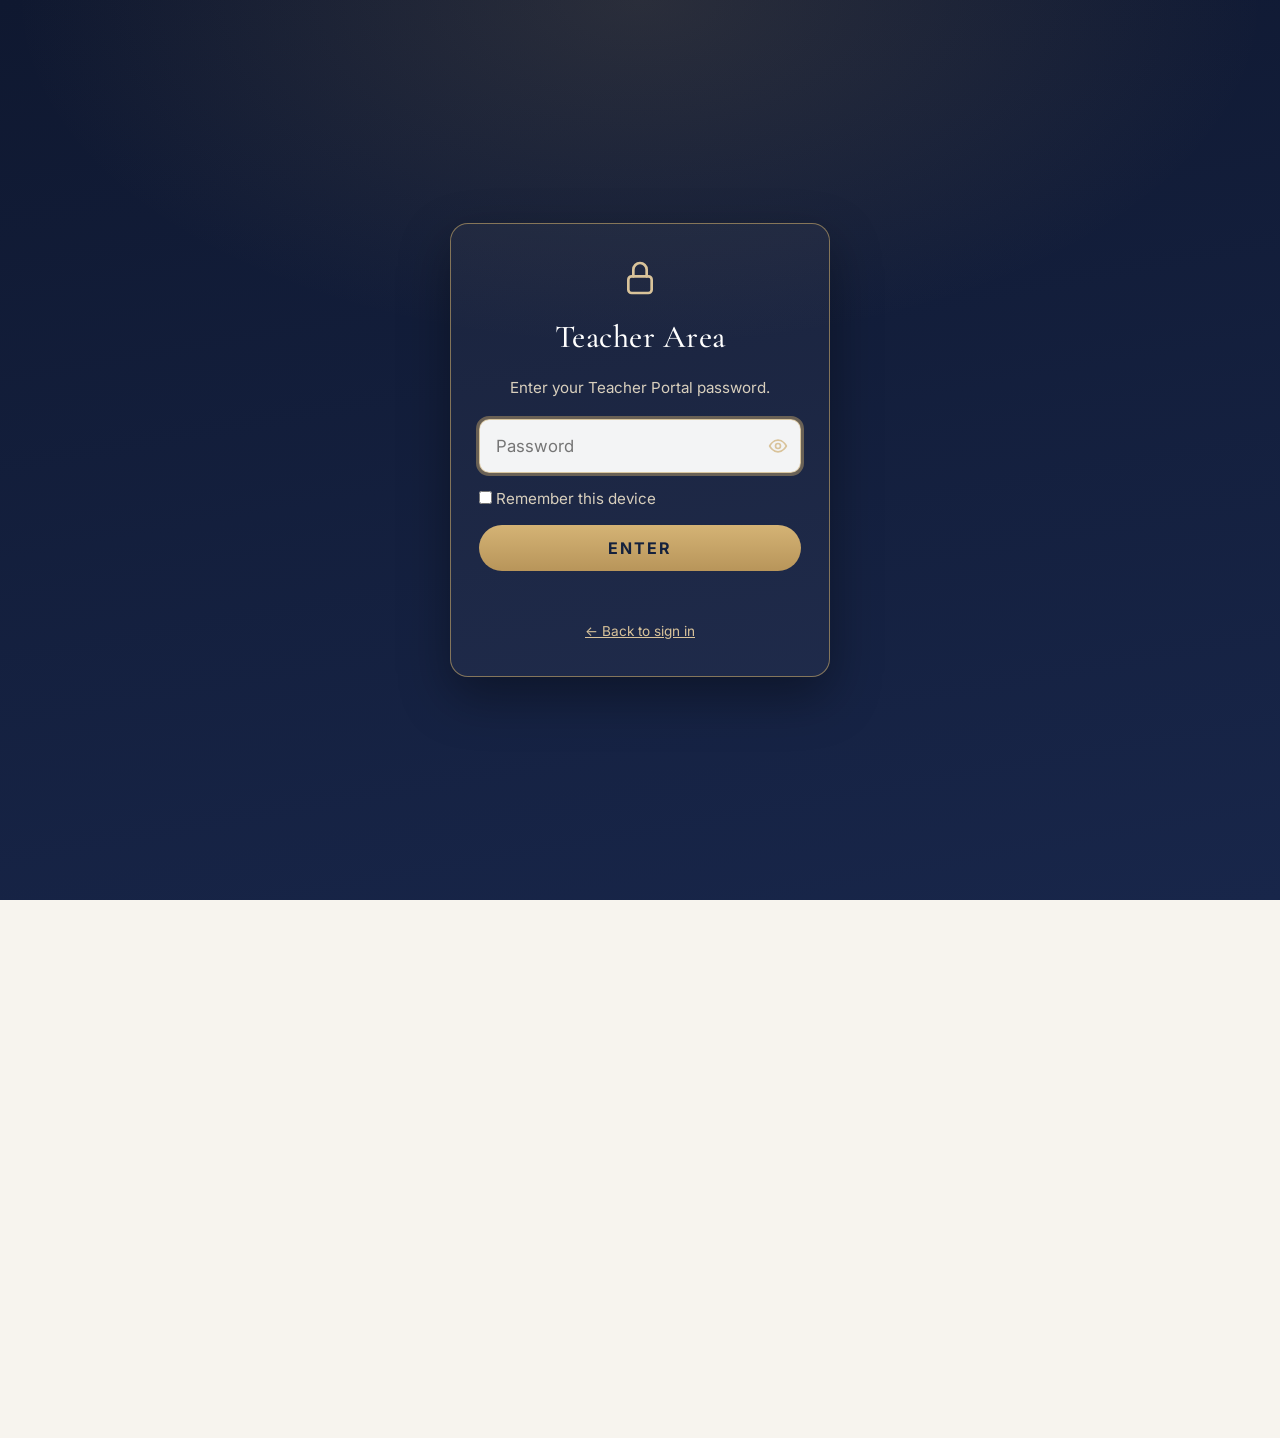
==== classroom.html @ 8362dcf2 "Add files via upload" ====
<!doctype html>
<html lang="en">
<head>
  <meta charset="utf-8">
  <meta name="viewport" content="width=device-width, initial-scale=1">
  <meta name="robots" content="noindex">
  <title>Classroom Tools – Rabbi Eisgrau</title>
  <link rel="stylesheet" href="style.css?v=20261236">
  <script src="data.js?v=20261236"></script>
  <script src="common.js?v=20261236"></script>
  <script src="sync.js?v=20261236"></script>
  <script src="sections.js?v=20261236"></script>
</head>
<body class="portal tshell" data-page="class">
  <aside class="ts-side">
    <a class="ts-brand" href="teacher.html"><span class="ts-mono" id="ts-mono">RE</span><span><strong data-teacher>Rabbi Eisgrau</strong><small>Teacher Area<span data-grade-wrap hidden> · <span data-grade></span></span></small></span></a>
    <nav class="ts-nav" aria-label="Teacher menu"><a class="ts-item" href="teacher.html"><svg viewBox="0 0 24 24" fill="none" stroke="currentColor" stroke-width="1.7" stroke-linecap="round" stroke-linejoin="round" aria-hidden="true"><path d="M3 11l9-8 9 8"/><path d="M5 10v10h5v-6h4v6h5V10"/></svg><span>Home</span></a><a class="ts-item active" href="classroom.html" aria-current="page"><svg viewBox="0 0 24 24" fill="none" stroke="currentColor" stroke-width="1.7" stroke-linecap="round" stroke-linejoin="round" aria-hidden="true"><path d="M3 21V8l9-5 9 5v13"/><path d="M9 21v-6h6v6"/><path d="M3 21h18"/></svg><span>Classroom Tools</span></a><a class="ts-item" href="teacher-tools.html"><svg viewBox="0 0 24 24" fill="none" stroke="currentColor" stroke-width="1.7" stroke-linecap="round" stroke-linejoin="round" aria-hidden="true"><path d="M22 16.9v3a2 2 0 0 1-2.2 2 19.8 19.8 0 0 1-8.6-3.1 19.5 19.5 0 0 1-6-6A19.8 19.8 0 0 1 2.1 4.2 2 2 0 0 1 4.1 2h3a2 2 0 0 1 2 1.7c.1 1 .4 1.9.7 2.8a2 2 0 0 1-.5 2.1L8 9.9a16 16 0 0 0 6 6l1.3-1.3a2 2 0 0 1 2.1-.4c.9.3 1.8.6 2.8.7a2 2 0 0 1 1.7 2z"/></svg><span>Teacher Tools</span></a><a class="ts-item" href="portal.html" data-nav="posts"><svg viewBox="0 0 24 24" fill="none" stroke="currentColor" stroke-width="1.7" stroke-linecap="round" stroke-linejoin="round" aria-hidden="true"><rect x="3" y="4" width="18" height="14" rx="2"/><path d="M3 9h18M8 21h8M12 18v3"/></svg><span>Parent Portal Settings</span></a><a class="ts-item" href="parents.html"><svg viewBox="0 0 24 24" fill="none" stroke="currentColor" stroke-width="1.7" stroke-linecap="round" stroke-linejoin="round" aria-hidden="true"><path d="M2 12s3.6-7 10-7 10 7 10 7-3.6 7-10 7S2 12 2 12z"/><circle cx="12" cy="12" r="3"/></svg><span>View Parent Portal</span></a><a class="ts-item" href="portal.html#settings" data-nav="settings"><svg viewBox="0 0 24 24" fill="none" stroke="currentColor" stroke-width="1.7" stroke-linecap="round" stroke-linejoin="round" aria-hidden="true"><circle cx="12" cy="12" r="3"/><path d="M19.4 15a1.7 1.7 0 0 0 .3 1.8l.1.1a2 2 0 1 1-2.8 2.8l-.1-.1a1.7 1.7 0 0 0-1.8-.3 1.7 1.7 0 0 0-1 1.5V21a2 2 0 1 1-4 0v-.1a1.7 1.7 0 0 0-1.1-1.5 1.7 1.7 0 0 0-1.8.3l-.1.1a2 2 0 1 1-2.8-2.8l.1-.1a1.7 1.7 0 0 0 .3-1.8 1.7 1.7 0 0 0-1.5-1H3a2 2 0 1 1 0-4h.1a1.7 1.7 0 0 0 1.5-1.1 1.7 1.7 0 0 0-.3-1.8l-.1-.1a2 2 0 1 1 2.8-2.8l.1.1a1.7 1.7 0 0 0 1.8.3H9a1.7 1.7 0 0 0 1-1.5V3a2 2 0 1 1 4 0v.1a1.7 1.7 0 0 0 1 1.5 1.7 1.7 0 0 0 1.8-.3l.1-.1a2 2 0 1 1 2.8 2.8l-.1.1a1.7 1.7 0 0 0-.3 1.8V9a1.7 1.7 0 0 0 1.5 1H21a2 2 0 1 1 0 4h-.1a1.7 1.7 0 0 0-1.5 1z"/></svg><span>Settings</span></a></nav>
    <button type="button" class="ts-item ts-out" id="ts-signout"><svg viewBox="0 0 24 24" fill="none" stroke="currentColor" stroke-width="1.7" stroke-linecap="round" stroke-linejoin="round" aria-hidden="true"><path d="M9 21H5a2 2 0 0 1-2-2V5a2 2 0 0 1 2-2h4"/><path d="M16 17l5-5-5-5M21 12H9"/></svg><span>Sign out</span></button>
  </aside>
  <div class="ts-main">
    <section id="classroom"></section>
    <p class="tools-note">Your student lists, raffle tickets and prizes are saved only in this browser on this device.</p>
  </div>
  <script src="timer.js?v=20261236"></script>
  <script src="classroom.js?v=20261236"></script>
  <script>
    const crEl = document.getElementById("classroom");
    Classroom.open(crEl);
    const CR_DESC = { students: "Your class list and who's absent today", groups: "Make random groups in one click", number: "Pick a random number", picker: "Pick a random student", raffle: "Tickets, a drawing and a winner", prizes: "Mystery prize boxes", timer: "Countdown, stopwatch and work/break intervals" };
    const crItems = [...crEl.querySelectorAll(".cr-tool")].map(b => ({ key: b.dataset.tool, label: b.textContent.trim(), icon: b.querySelector(".cr-tool-icon").innerHTML, desc: CR_DESC[b.dataset.tool] }));
    TeacherSections.init({
      id: "classroom", title: "Classroom Tools", items: crItems, hashPrefix: "",
      bar: () => [crEl.querySelector(".cr-menu")],
      content: () => [...crEl.querySelectorAll(".cr-view")],
      place: el => crEl.querySelector(".cr-menu").after(el),
      open: k => Classroom.show(k),
      initial: location.hash.slice(1) || null,
      onBar: () => {
        const cur = crEl.querySelector('.cr-tool[aria-current="true"]');
        if (cur) TeacherSections.setTrail("Classroom Tools", cur.textContent.trim());
        crEl.querySelectorAll(".cr-tool").forEach(b => b.addEventListener("click", () => TeacherSections.setTrail("Classroom Tools", b.textContent.trim())));
      }
    });
  </script>
  <script>
    document.getElementById("ts-signout").addEventListener("click", () => {
      teacherSignOut();
      location.href = "index.html";
    });
    (function () { const n = (document.querySelector(".ts-brand strong").textContent || "").split(/\s+/).filter(Boolean); document.getElementById("ts-mono").textContent = n.slice(-2).map(w => w[0]).join("").toUpperCase(); })();
  </script>
</body>
</html>
---- style.css ----
@import url("https://fonts.googleapis.com/css2?family=Cormorant+Garamond:wght@500;600;700&family=Inter:wght@400;500;600&display=swap");

:root {
  --navy: #14213d;
  --navy-2: #1f3158;
  --gold: #b8955a;
  --gold-soft: #d9c39a;
  --cream: #f7f4ee;
  --card: #ffffff;
  --text: #1c2333;
  --muted: #6b7180;
  --border: #e6e0d4;
  --serif: "Cormorant Garamond", Georgia, "Times New Roman", serif;
  --sans: "Inter", system-ui, -apple-system, "Segoe UI", Roboto, sans-serif;
}

* { box-sizing: border-box; }
html, body { height: 100%; }

body {
  margin: 0;
  font-family: var(--sans);
  background: var(--cream);
  color: var(--text);
  line-height: 1.55;
}

a { color: var(--navy-2); }

/* ================= Home page ================= */
.landing-body { background: var(--navy); }
.home {
  min-height: 100vh;
  min-height: 100dvh;
  display: flex;
  flex-direction: column;
  color: #fff;
  background:
    radial-gradient(ellipse 70% 55% at 30% 0%, rgba(201,169,106,.12), transparent 70%),
    linear-gradient(170deg, #0f1830 0%, #18264a 100%);
}
.home #banner .nohw-banner { margin: 12px 16px 0; }


.home-main {
  flex: 1;
  width: 100%;
  max-width: 1240px;
  margin: 0 auto;
  display: grid;
  grid-template-columns: minmax(0, 1fr) minmax(0, 350px);
  grid-template-areas: "art nav" "title nav";
  align-content: center;
  column-gap: clamp(14px, 5vw, 72px);
  row-gap: clamp(10px, 2vw, 28px);
  padding: clamp(18px, 4vw, 44px) clamp(14px, 4vw, 48px);
}
.home-art { grid-area: art; align-self: end; min-width: 0; }
.home-title { grid-area: title; align-self: start; text-align: center; min-width: 0; }
.home-nav { grid-area: nav; align-self: center; }
.classroom-art {
  width: 100%;
  max-width: 680px;
  height: auto;
  margin: 0 auto;
  display: block;
  filter: drop-shadow(0 10px 22px rgba(0,0,0,.3));
}
.home .ornament {
  width: clamp(40px, 8vw, 72px); height: 2px; background: var(--gold);
  margin: 0 auto clamp(12px, 2.4vw, 22px);
}
.home h1 {
  font-family: var(--serif);
  font-weight: 500;
  font-size: clamp(1.7rem, 6.4vw, 4.6rem);
  line-height: 1.05;
  margin: 0 0 clamp(6px, 1.5vw, 14px);
  letter-spacing: 1px;
}
.home .teacher {
  font-family: var(--serif);
  font-size: clamp(1.05rem, 2.8vw, 1.9rem);
  color: var(--gold-soft);
  margin: 0;
  font-style: italic;
}

/* side buttons */
.home-nav {
  display: flex;
  flex-direction: column;
  gap: clamp(10px, 2vw, 16px);
  min-width: 0;
}
.side-btn {
  display: flex;
  align-items: center;
  gap: 16px;
  padding: 16px 20px 16px 16px;
  background: linear-gradient(180deg, rgba(38,59,104,.85) 0%, rgba(26,42,77,.85) 100%);
  border: 1px solid rgba(201,169,106,.7);
  border-radius: 14px;
  color: #fff;
  text-decoration: none;
  font-family: var(--serif);
  font-size: 1.6rem;
  font-weight: 600;
  letter-spacing: .4px;
  line-height: 1.12;
  box-shadow: 0 8px 22px rgba(0,0,0,.28), inset 0 1px 0 rgba(255,255,255,.08);
  transition: transform .2s, box-shadow .2s, background .2s, color .2s;
}
.side-btn .badge {
  flex: none;
  display: grid;
  place-items: center;
  width: 58px; height: 58px;
  border-radius: 50%;
  background: rgba(201,169,106,.08);
  border: 1.5px solid var(--gold);
  transition: background .2s;
}
.side-btn svg { width: 30px; height: 30px; stroke: var(--gold-soft); }
.side-btn svg .accent { stroke: var(--gold-soft); opacity: .75; }
.side-btn:hover, .side-btn:focus-visible {
  transform: translateY(-3px);
  background: var(--gold);
  color: var(--navy);
  box-shadow: 0 14px 30px rgba(0,0,0,.45);
}
.side-btn:hover .badge, .side-btn:focus-visible .badge { background: var(--navy); border-color: var(--navy); }
.side-btn:hover svg, .side-btn:focus-visible svg,
.side-btn:hover svg .accent, .side-btn:focus-visible svg .accent { stroke: var(--gold-soft); }

/* contact button across the bottom + small login icon */
.home-bottom {
  position: relative;
  padding: 0 clamp(14px, 4vw, 48px) 38px;
  width: 100%;
  max-width: 1240px;
  margin: 0 auto;
}
.home-contact {
  display: flex;
  align-items: center;
  justify-content: center;
  gap: 14px;
  width: 100%;
  padding: clamp(11px, 1.8vw, 14px) 16px;
  background: linear-gradient(180deg, #d4b375 0%, var(--gold) 100%);
  border: 1.5px solid #e8d3a4;
  border-radius: 999px;
  color: var(--navy);
  text-decoration: none;
  font-weight: 600;
  letter-spacing: 4px;
  text-transform: uppercase;
  font-size: clamp(1rem, 2.4vw, 1.2rem);
  box-shadow: 0 10px 24px rgba(0,0,0,.35), inset 0 1px 0 rgba(255,255,255,.35);
  transition: transform .2s, box-shadow .2s, filter .2s;
}
.home-contact svg { width: 22px; height: 22px; }
.home-contact:hover, .home-contact:focus-visible {
  transform: translateY(-2px);
  filter: brightness(1.06);
  box-shadow: 0 14px 30px rgba(0,0,0,.45), inset 0 1px 0 rgba(255,255,255,.35);
}
.login-icon {
  position: absolute;
  right: clamp(14px, 4vw, 48px);
  bottom: 6px;
  display: grid;
  place-items: center;
  width: 26px; height: 26px;
  border-radius: 50%;
  color: var(--gold-soft);
  opacity: .8;
  transition: opacity .2s, background .2s, color .2s;
}
.login-icon svg { width: 15px; height: 15px; }
.login-icon:hover, .login-icon:focus-visible { opacity: 1; background: var(--gold); color: var(--navy); }

/* phones: same side-by-side layout, just more compact */
@media (max-width: 640px) {
  .home-main {
    grid-template-columns: minmax(0, 1.2fr) minmax(0, 1fr);
    grid-template-areas: "art art" "title nav";
    align-content: start;
    row-gap: 18px;
  }
  .home-title { align-self: center; }
  .side-btn {
    flex-direction: column;
    text-align: center;
    gap: 8px;
    padding: 12px 6px;
    font-size: 1.08rem;
  }
  .side-btn .badge { width: 44px; height: 44px; }
  .side-btn svg { width: 26px; height: 26px; }
  .side-btn:hover, .side-btn:focus-visible { transform: none; }
}

/* ================= Top bar on inner pages ================= */
.topbar {
  background: var(--navy);
  color: #fff;
  padding: 14px 20px;
  display: flex;
  align-items: center;
  justify-content: space-between;
  gap: 12px;
}
.topbar .brand {
  font-family: var(--serif);
  font-size: 1.5rem;
  font-weight: 600;
  color: #fff;
  text-decoration: none;
}
.topbar .back {
  color: var(--gold-soft);
  text-decoration: none;
  font-size: .9rem;
  white-space: nowrap;
}
.topbar .back:hover { color: #fff; }
.home-btn {
  display: inline-flex;
  align-items: center;
  gap: 8px;
  padding: 8px 18px;
  border: 1.5px solid var(--gold);
  border-radius: 999px;
  color: #fff;
  text-decoration: none;
  font-weight: 600;
  font-size: 1rem;
  letter-spacing: .5px;
  transition: background .2s, color .2s;
}
.home-btn svg { width: 18px; height: 18px; stroke: var(--gold-soft); }
.home-btn:hover, .home-btn:focus-visible { background: var(--gold); color: var(--navy); }
.home-btn:hover svg { stroke: var(--navy); }
@media (max-width: 420px) { .topbar .brand { font-size: 1.2rem; } }

/* ================= Options (menu) page ================= */
.menu-page {
  min-height: 100vh;
  display: flex;
  flex-direction: column;
  background: var(--cream);
}
.menu {
  flex: 1;
  display: grid;
  grid-template-columns: repeat(3, 1fr);
  grid-template-rows: 1fr auto;
  gap: 20px;
  padding: 20px;
}
.tile {
  --tile: #1e3a8a;
  position: relative;
  overflow: hidden;
  display: flex;
  flex-direction: column;
  align-items: center;
  justify-content: center;
  gap: 22px;
  min-height: 260px;
  padding: 32px 20px;
  background: linear-gradient(160deg, color-mix(in srgb, var(--tile) 88%, #fff) 0%, var(--tile) 55%, color-mix(in srgb, var(--tile) 80%, #000) 100%);
  border-radius: 16px;
  color: #fff;
  text-decoration: none;
  text-align: center;
  box-shadow: 0 6px 18px rgba(16,26,51,.18);
  transition: transform .2s, box-shadow .2s, filter .2s;
}
.tile::after {            /* thin gold inner frame */
  content: "";
  position: absolute;
  inset: 10px;
  border: 1px solid rgba(232,215,176,.35);
  border-radius: 10px;
  pointer-events: none;
}
.tile svg {
  width: 112px; height: 112px;
  stroke: #fff;
}
.tile svg .accent { stroke: var(--gold-soft); }
.tile .label {
  font-family: var(--serif);
  font-size: clamp(1.9rem, 3vw, 2.6rem);
  font-weight: 700;
  line-height: 1.1;
}
.tile .sub {
  font-size: .85rem;
  letter-spacing: 2px;
  text-transform: uppercase;
  color: rgba(255,255,255,.82);
  margin-top: -10px;
}
.tile:hover, .tile:focus-visible {
  transform: translateY(-5px);
  box-shadow: 0 18px 34px rgba(16,26,51,.3);
  filter: brightness(1.08);
}
.tile-classwork { --tile: #1e40af; }   /* deep blue */
.tile-homework  { --tile: #166534; }   /* forest green */
.tile-news      { --tile: #9f1239; }   /* burgundy */
.tile-contact   { --tile: #14213d; }   /* navy */

.tile.wide {
  grid-column: 1 / -1;
  flex-direction: row;
  min-height: 120px;
  gap: 22px;
}
.tile.wide svg { width: 56px; height: 56px; }

@media (max-width: 760px) {
  .menu { grid-template-columns: 1fr; grid-template-rows: none; gap: 14px; padding: 14px; }
  .tile { min-height: 180px; gap: 14px; }
  .tile svg { width: 64px; height: 64px; }
  .tile.wide { flex-direction: column; min-height: 150px; }
}

/* ================= Inner page content ================= */
main {
  max-width: 920px;
  margin: 0 auto;
  padding: 32px 16px 56px;
}
.card {
  background: var(--card);
  border: 1px solid var(--border);
  border-radius: 14px;
  padding: 28px;
  margin-bottom: 20px;
}
.page-title {
  font-family: var(--serif);
  font-weight: 600;
  font-size: 2.4rem;
  line-height: 1.1;
  margin: 0 0 6px;
  color: var(--navy);
}
.date { color: var(--muted); margin: 0 0 14px; }
.due {
  display: inline-block;
  font-weight: 600;
  color: var(--navy);
  background: #f3ead9;
  border-left: 3px solid var(--gold);
  padding: 6px 12px;
  border-radius: 4px;
  margin: 0 0 14px;
}
.rule { width: 56px; height: 2px; background: var(--gold); margin: 10px 0 18px; border: 0; }

/* Preview & download */
.preview {
  width: 100%;
  height: 75vh;
  min-height: 420px;
  border: 1px solid var(--border);
  border-radius: 10px;
  background: #fafafa;
}
img.preview { height: auto; min-height: 0; object-fit: contain; }

.actions { display: flex; flex-wrap: wrap; gap: 12px; margin-top: 18px; }
.button {
  display: inline-flex;
  align-items: center;
  gap: 8px;
  padding: 13px 26px;
  border-radius: 8px;
  border: 1.5px solid var(--navy);
  background: var(--navy);
  color: #fff;
  font: 500 1rem var(--sans);
  text-decoration: none;
  cursor: pointer;
  transition: background .2s, color .2s;
}
.button:hover { background: var(--navy-2); }
.button.secondary { background: transparent; color: var(--navy); }
.button.secondary:hover { background: var(--navy); color: #fff; }
.button:disabled { opacity: .6; cursor: wait; }
.button svg { width: 18px; height: 18px; }

.empty { text-align: center; color: var(--muted); padding: 40px 16px; }

/* News */
.news-item { border-left: 3px solid var(--gold); }
.news-item h2 {
  font-family: var(--serif);
  font-size: 1.7rem;
  font-weight: 600;
  margin: 0 0 2px;
  color: var(--navy);
}
.news-item p { margin: 0; white-space: pre-line; }
.news-item .date { margin-bottom: 10px; font-size: .9rem; letter-spacing: .5px; }

/* Contact */
.contact-grid { display: grid; grid-template-columns: 1fr 1.6fr; gap: 20px; }
@media (max-width: 760px) { .contact-grid { grid-template-columns: 1fr; } }
.contact-grid .card { margin: 0; align-self: start; }
.section-title {
  font-family: var(--serif);
  font-size: 1.6rem;
  font-weight: 600;
  color: var(--navy);
  margin: 0 0 4px;
}
.phone-number {
  font-family: var(--serif);
  font-size: 2rem;
  font-weight: 600;
  color: var(--navy);
  text-decoration: none;
  display: block;
  margin: 8px 0 4px;
}
.phone-number:hover { color: var(--gold); }
.call-big {
  display: flex;
  align-items: center;
  justify-content: center;
  gap: 12px;
  width: 100%;
  margin-top: 16px;
  padding: 18px 16px;
  border-radius: 10px;
  background: #166534;
  color: #fff;
  text-decoration: none;
  font-size: 1.25rem;
  font-weight: 600;
  letter-spacing: .5px;
  transition: filter .2s;
}
.call-big:hover { filter: brightness(1.1); }
.call-big svg { width: 24px; height: 24px; }
.call-big small { display: block; font-weight: 400; font-size: .8rem; letter-spacing: 1.5px; text-transform: uppercase; opacity: .85; }

form label { display: block; font-weight: 500; margin: 14px 0 6px; font-size: .95rem; }
form input, form textarea {
  width: 100%;
  padding: 12px 14px;
  font: inherit;
  border: 1px solid var(--border);
  border-radius: 8px;
  background: #fdfcf9;
}
form textarea { min-height: 150px; resize: vertical; }
form input:focus, form textarea:focus {
  outline: 3px solid rgba(184,149,90,.25);
  border-color: var(--gold);
}
.status { margin-top: 14px; font-weight: 500; }
.status.ok { color: #2f6b3f; }
.status.err { color: #b42318; }

/* ================= No-homework banner ================= */
.nohw-banner {
  display: flex;
  align-items: center;
  justify-content: center;
  gap: 10px;
  margin: 16px 20px 0;
  padding: 8px 16px;
  background: var(--b-bg, #fcd34d);
  border: 1.5px solid var(--b-border, #eab308);
  border-radius: 10px;
  color: var(--b-text, #3b2f05);
  font-family: var(--serif);
  font-size: clamp(1.1rem, 2.4vw, 1.45rem);
  font-weight: 700;
  line-height: 1.2;
  text-align: center;
  box-shadow: 0 4px 12px rgba(0,0,0,.14);
}

main .nohw-banner { margin: 0 0 20px; }
.page-banners { display: flex; flex-direction: column; gap: 10px; padding: 14px 16px 0; }
.page-banners .nohw-banner { margin: 0; }


/* ================= Posted files ================= */
.file-head {
  display: flex; align-items: center; gap: 10px;
  font-weight: 600; color: var(--navy); margin-bottom: 14px; word-break: break-word;
}
.file-head svg { width: 22px; height: 22px; stroke: var(--gold); flex: none; }
.notes { margin: 0; white-space: pre-line; }

.news-text { white-space: pre-line; }
.attachment {
  display: flex; align-items: center; gap: 10px; flex-wrap: wrap;
  margin-top: 12px; padding: 10px 14px;
  background: #faf7f0; border: 1px solid var(--border); border-radius: 8px;
}
.attachment svg { width: 20px; height: 20px; stroke: var(--gold); flex: none; }
.attachment-name { flex: 1; min-width: 120px; font-weight: 500; word-break: break-word; }
.link { color: var(--navy-2); font-weight: 600; text-decoration: none; }
.link:hover { text-decoration: underline; }

/* ================= Teacher portal ================= */
.portal main { max-width: 860px; padding-bottom: 120px; }
.portal .field { margin-bottom: 16px; }
.portal label, .portal .label-text { display: block; font-weight: 500; margin-bottom: 6px; font-size: .95rem; }
.portal input[type=text], .portal input[type=password], .portal input[type=date], .portal input[type=email], .portal input[type=tel], .portal input[type=search], .portal textarea {
  width: 100%;
  padding: 11px 14px;
  font: inherit;
  border: 1px solid var(--border);
  border-radius: 8px;
  background: #fdfcf9;
}
.portal textarea { min-height: 110px; resize: vertical; }
.portal input:focus, .portal textarea:focus { outline: 3px solid rgba(184,149,90,.25); border-color: var(--gold); }
.portal .row { display: flex; gap: 10px; align-items: center; }
.portal .row input { flex: 1; }
.portal .two { display: grid; grid-template-columns: 1fr 1fr; gap: 16px; }
@media (max-width: 640px) { .portal .two { grid-template-columns: 1fr; } }
.help { color: var(--muted); font-size: .9rem; margin: 4px 0 0; }

.small-btn {
  padding: 9px 14px; border-radius: 8px; border: 1px solid var(--border);
  background: #fff; font: 500 .9rem var(--sans); color: var(--navy); cursor: pointer; white-space: nowrap;
}
.small-btn:hover { border-color: var(--navy); }
.small-btn.danger { color: #b42318; }
.small-btn.danger:hover { border-color: #b42318; }

.tabs { display: flex; gap: 8px; margin: 8px 0 16px; flex-wrap: wrap; }
.tab {
  padding: 11px 22px; border-radius: 999px; border: 1.5px solid var(--navy);
  background: transparent; color: var(--navy); font: 600 1rem var(--sans); cursor: pointer;
}
.tab[aria-selected=true] { background: var(--navy); color: #fff; }

.file-list { list-style: none; padding: 0; margin: 0 0 12px; }
.file-list li {
  display: flex; align-items: center; gap: 10px;
  padding: 10px 12px; border: 1px solid var(--border); border-radius: 8px; margin-bottom: 8px; background: #fff;
}
.file-list li svg { width: 20px; height: 20px; stroke: var(--gold); flex: none; }
.file-list .fname { flex: 1; word-break: break-word; }
.file-list .tag { font-size: .75rem; letter-spacing: 1px; text-transform: uppercase; color: #92400e; background: #fef3c7; padding: 2px 8px; border-radius: 999px; }
.upload-zone {
  display: block; text-align: center; padding: 18px; border: 2px dashed var(--gold-soft);
  border-radius: 10px; color: var(--navy); cursor: pointer; background: #fdfaf3; font-weight: 500;
}
.upload-zone:hover, .upload-zone.drag { background: #f7efdc; }
.upload-zone input { display: none; }

/* toggle switch */
.switch-row { display: flex; align-items: center; justify-content: space-between; gap: 16px; }
.switch { position: relative; width: 64px; height: 36px; flex: none; }
.switch input { opacity: 0; width: 0; height: 0; }
.switch .slider {
  position: absolute; inset: 0; background: #cbd5e1; border-radius: 999px; cursor: pointer; transition: background .2s;
}
.switch .slider::before {
  content: ""; position: absolute; width: 28px; height: 28px; left: 4px; top: 4px;
  background: #fff; border-radius: 50%; transition: transform .2s; box-shadow: 0 1px 3px rgba(0,0,0,.3);
}
.switch input:checked + .slider { background: #eab308; }
.switch input:checked + .slider::before { transform: translateX(28px); }
.switch input:focus-visible + .slider { outline: 3px solid rgba(184,149,90,.5); }
.switch-state { font-weight: 700; min-width: 34px; }

.savebar {
  position: fixed; left: 0; right: 0; bottom: 0;
  background: var(--navy); color: #fff;
  display: flex; align-items: center; justify-content: center; gap: 16px; flex-wrap: wrap;
  padding: 14px 16px; box-shadow: 0 -6px 20px rgba(0,0,0,.15); z-index: 10;
}
.savebar .msg { font-size: .95rem; color: var(--gold-soft); }
.savebar .msg.err { color: #fecaca; }
.savebar .button { background: var(--gold); border-color: var(--gold); color: var(--navy); font-weight: 600; }
.savebar .button:hover { background: #d6b878; }

.steps { padding-left: 20px; margin: 8px 0 0; }
.steps li { margin-bottom: 6px; }
details summary { cursor: pointer; font-weight: 600; color: var(--navy); }
.topbar .top-actions { display: flex; gap: 16px; align-items: center; }
.topbar button.back { background: none; border: 0; font: inherit; cursor: pointer; padding: 0; }
.hidden { display: none !important; }
.nohw-emoji { font-size: 1.15em; line-height: 1; display: inline-block; animation: nohw-bounce 1.6s ease-in-out infinite; }
.nohw-emoji:last-child { animation-delay: .3s; }
@keyframes nohw-bounce { 0%, 100% { transform: translateY(0) rotate(0); } 25% { transform: translateY(-5px) rotate(-8deg); } 50% { transform: translateY(0) rotate(0); } 75% { transform: translateY(-3px) rotate(8deg); } }
@media (prefers-reduced-motion: reduce) { .nohw-emoji { animation: none; } }

/* ================= News count on the home button ================= */
.side-btn .badge { position: relative; }
.side-btn .count {
  position: absolute;
  top: -5px; right: -7px;
  min-width: 22px; height: 22px;
  padding: 0 6px;
  border-radius: 999px;
  background: #b3261e;
  color: #fff;
  border: 2px solid var(--gold-soft);
  font-family: var(--sans);
  font-size: .72rem;
  font-weight: 700;
  line-height: 18px;
  text-align: center;
  box-shadow: 0 2px 6px rgba(0,0,0,.35);
}
@media (max-width: 640px) {
  .side-btn .count { min-width: 19px; height: 19px; line-height: 15px; font-size: .66rem; padding: 0 5px; top: -4px; right: -6px; }
}
.new-tag {
  display: inline-block;
  margin-left: 10px;
  padding: 2px 9px;
  border-radius: 999px;
  background: #b3261e;
  color: #fff;
  font-family: var(--sans);
  font-size: .7rem;
  font-weight: 700;
  letter-spacing: 1px;
  text-transform: uppercase;
  vertical-align: middle;
}
.post-image {
  display: block;
  max-width: 100%;
  max-height: 420px;
  margin-top: 14px;
  border-radius: 10px;
  border: 1px solid var(--border);
}

/* ================= Classwork page with side menu ================= */
.cw-layout {
  display: grid;
  grid-template-columns: 270px minmax(0, 1fr);
  min-height: calc(100vh - 70px);
}
.cw-main { min-width: 0; max-width: 1040px; width: 100%; margin: 0; padding: 32px clamp(16px, 4vw, 48px) 56px; }

/* follow menu: pinned to the left edge, stays in view while scrolling */
.cw-menu {
  position: sticky;
  top: 0;
  align-self: start;
  height: 100vh;
  overflow-y: auto;
  display: flex;
  flex-direction: column;
  gap: 4px;
  padding: 26px 14px;
  background: linear-gradient(180deg, #14213d 0%, #101a33 100%);
  border-right: 1px solid rgba(201,169,106,.35);
  box-shadow: 6px 0 24px rgba(20,33,61,.12);
  z-index: 5;
}
.cw-menu-title {
  font-family: var(--serif);
  font-size: 1.7rem;
  font-weight: 700;
  color: #fff;
  text-decoration: none;
  padding: 0 14px 16px;
  margin-bottom: 10px;
  border-bottom: 1px solid rgba(201,169,106,.45);
}
.cw-item {
  position: relative;
  display: flex;
  align-items: center;
  gap: 12px;
  padding: 12px 14px;
  border-radius: 10px;
  color: #e9e3d6;
  text-decoration: none;
  font-weight: 500;
  transition: background .15s, color .15s;
  word-break: break-word;
}
.cw-item::before {
  content: "";
  flex: none;
  width: 8px; height: 8px;
  border-radius: 50%;
  border: 1.5px solid var(--gold);
  transition: background .15s;
}
.cw-item:hover { background: rgba(255,255,255,.07); color: #fff; }
.cw-item.active { background: rgba(201,169,106,.16); color: var(--gold-soft); font-weight: 600; }
.cw-item.active::before { background: var(--gold); }
.cw-item.active::after {
  content: "";
  position: absolute; left: -14px; top: 8px; bottom: 8px;
  width: 4px; border-radius: 0 4px 4px 0;
  background: var(--gold);
}
.cw-menu-title.active { color: var(--gold-soft); }

/* phones: the menu becomes a bar that sticks to the top while scrolling */
@media (max-width: 760px) {
  .cw-layout { grid-template-columns: 1fr; min-height: 0; align-content: start; }
  .cw-menu {
    position: sticky;
    top: 0;
    height: auto;
    flex-direction: row;
    align-items: center;
    gap: 8px;
    padding: 10px 12px;
    overflow-x: auto;
    overflow-y: hidden;
    border-right: 0;
    border-bottom: 2px solid var(--gold);
    box-shadow: 0 6px 16px rgba(20,33,61,.2);
    scrollbar-width: none;
    -webkit-overflow-scrolling: touch;
  }
  .cw-menu::-webkit-scrollbar { display: none; }
  .cw-menu-title, .cw-item {
    flex: none;
    white-space: nowrap;
    font-family: var(--sans);
    font-size: .95rem;
    font-weight: 600;
    padding: 8px 14px;
    margin: 0;
    border: 1px solid rgba(201,169,106,.45);
    border-radius: 999px;
    color: #e9e3d6;
  }
  .cw-item::before, .cw-item.active::after { display: none; }
  .cw-menu-title.active, .cw-item.active { background: var(--gold); color: var(--navy); border-color: var(--gold); }
  .cw-main { padding: 18px 16px 48px; }
}

/* ================= Portal: classwork sections ================= */
.portal details.section-card { padding: 0; }
.portal details.section-card > summary {
  list-style: none;
  display: flex; align-items: center; gap: 12px;
  padding: 18px 22px;
  cursor: pointer;
}
.portal details.section-card > summary::-webkit-details-marker { display: none; }
.portal details.section-card > summary::after { content: "▾"; margin-left: auto; color: var(--muted); transition: transform .2s; }
.portal details.section-card[open] > summary::after { transform: rotate(180deg); }
.portal .section-body { padding: 0 22px 22px; }
.portal .sec-num { font-weight: 700; color: var(--gold); min-width: 22px; }
.portal .sec-name { font-family: var(--serif); font-size: 1.35rem; font-weight: 700; color: var(--navy); }
.portal .sec-off .sec-name { color: var(--muted); text-decoration: line-through; }
.portal .pill { font-size: .72rem; letter-spacing: 1px; text-transform: uppercase; padding: 2px 9px; border-radius: 999px; }
.portal .pill.on { background: #dcfce7; color: #166534; }
.portal .pill.off { background: #f1f5f9; color: #64748b; }
.portal input[type=number] { width: 90px; padding: 11px 14px; font: inherit; border: 1px solid var(--border); border-radius: 8px; background: #fdfcf9; }

/* ================= News & Programs: click to open ================= */
.post { padding: 0; border-left: 3px solid var(--gold); overflow: hidden; }
.post-head {
  list-style: none;
  display: flex;
  align-items: center;
  gap: 16px;
  padding: 20px 24px;
  cursor: pointer;
  transition: background .15s;
}
.post-head::-webkit-details-marker { display: none; }
.post-head:hover { background: #fbf8f1; }
.post-titles { flex: 1; min-width: 0; }
.post-title {
  font-family: var(--serif);
  font-size: 1.7rem;
  font-weight: 700;
  line-height: 1.15;
  color: var(--navy);
  margin: 0;
}
.post-subtitle { margin: 4px 0 0; font-size: 1.05rem; color: var(--text); }
.post-date { margin: 6px 0 0; font-size: .85rem; color: var(--muted); letter-spacing: .3px; }
.post-toggle {
  flex: none;
  width: 34px; height: 34px;
  border-radius: 50%;
  border: 1.5px solid var(--gold);
  position: relative;
  transition: transform .2s, background .2s;
}
.post-toggle::before {
  content: "";
  position: absolute; left: 50%; top: 45%;
  width: 9px; height: 9px;
  border-right: 2px solid var(--navy); border-bottom: 2px solid var(--navy);
  transform: translate(-50%, -50%) rotate(45deg);
}
.post[open] .post-toggle { transform: rotate(180deg); background: var(--gold); }
.post-body { padding: 0 24px 22px; border-top: 1px solid var(--border); padding-top: 16px; }
.post-body .news-text { margin: 0; }
@media (max-width: 640px) {
  .post-head { padding: 16px 16px; gap: 12px; }
  .post-title { font-size: 1.4rem; }
  .post-body { padding: 14px 16px 18px; }
}

/* ================= Portal: banner editor ================= */
.portal .banner-card .banner-top { display: flex; align-items: center; justify-content: space-between; gap: 12px; flex-wrap: wrap; }
.portal .swatches { display: flex; flex-wrap: wrap; gap: 8px; align-items: center; }
.portal .swatch {
  width: 34px; height: 34px; border-radius: 50%;
  border: 2px solid rgba(0,0,0,.15); cursor: pointer; padding: 0;
  box-shadow: inset 0 0 0 2px #fff;
}
.portal .swatch[aria-pressed=true] { outline: 3px solid var(--navy); outline-offset: 2px; }
.portal .custom-color { display: inline-flex; align-items: center; gap: 6px; font-size: .9rem; color: var(--muted); }
.portal .custom-color input { width: 40px; height: 34px; padding: 0; border: 1px solid var(--border); border-radius: 8px; background: #fff; cursor: pointer; }
.portal .emoji-row { display: flex; gap: 16px; flex-wrap: wrap; }
.portal .emoji-row .field { flex: 1; min-width: 200px; }
.portal .emoji-box { width: 72px !important; text-align: center; font-size: 1.4rem; }
.portal .emoji-picks { display: flex; flex-wrap: wrap; gap: 4px; margin-top: 6px; }
.portal .emoji-picks button {
  font-size: 1.25rem; line-height: 1; padding: 5px; border-radius: 8px;
  border: 1px solid transparent; background: none; cursor: pointer;
}
.portal .emoji-picks button:hover { background: #f3ead9; border-color: var(--border); }
.portal .page-checks { display: flex; flex-wrap: wrap; gap: 8px 18px; }
.portal .page-checks label { display: inline-flex; align-items: center; gap: 6px; font-weight: 400; margin: 0; }
.portal .banner-preview { margin-top: 6px; }
.portal .banner-preview .nohw-banner { margin: 0; }
.portal .emoji-picks .no-emoji {
  font-size: .85rem; font-weight: 600; padding: 6px 12px;
  border: 1px solid var(--border); border-radius: 999px; color: var(--navy); background: #fff;
}
.portal .emoji-picks button[aria-pressed=true] { background: #f3ead9; border-color: var(--gold); box-shadow: 0 0 0 2px rgba(184,149,90,.35); }

/* ================= Site lock screen ================= */
html.gate-wait body > :not(.site-gate) { visibility: hidden; }
.site-gate {
  position: fixed; inset: 0; z-index: 1000;
  display: grid; place-items: center;
  padding: 20px;
  background:
    radial-gradient(ellipse 70% 55% at 50% 0%, rgba(201,169,106,.14), transparent 70%),
    linear-gradient(170deg, #0f1830 0%, #18264a 100%);
}
.gate-box {
  width: 100%; max-width: 380px;
  display: flex; flex-direction: column; align-items: center; gap: 14px;
  padding: 34px 28px;
  background: rgba(255,255,255,.04);
  border: 1px solid rgba(201,169,106,.6);
  border-radius: 18px;
  text-align: center;
  color: #fff;
  box-shadow: 0 20px 50px rgba(0,0,0,.35);
}
.gate-box svg { width: 40px; height: 40px; color: var(--gold-soft); }
.gate-title { font-family: var(--serif); font-weight: 500; font-size: 2rem; margin: 0; letter-spacing: .5px; }
.gate-sub { margin: 0 0 6px; color: #d8cfbd; font-size: .95rem; }
.gate-box input[type=password] {
  width: 100%; padding: 13px 16px; font: inherit; font-size: 1.05rem;
  border-radius: 10px; border: 1px solid rgba(201,169,106,.6);
  background: rgba(255,255,255,.95); color: var(--text);
}
.gate-box input[type=password]:focus { outline: 3px solid rgba(201,169,106,.45); }
.gate-remember { display: flex; align-items: center; gap: 8px; font-size: .9rem; color: #d8cfbd; align-self: flex-start; }
.gate-btn {
  width: 100%; padding: 13px; border: 0; border-radius: 999px;
  background: linear-gradient(180deg, #d4b375 0%, var(--gold) 100%);
  color: var(--navy); font: 700 1rem var(--sans); letter-spacing: 2px; text-transform: uppercase; cursor: pointer;
}
.gate-btn:disabled { opacity: .7; cursor: wait; }
.gate-msg { margin: 0; min-height: 1.2em; color: #fca5a5; font-size: .92rem; }

/* ================= Urgent news ================= */
.post.urgent { border: 2px solid #b3261e; border-left-width: 6px; }
.post.urgent .post-head { background: #fff5f5; }
.post.urgent .post-head:hover { background: #ffecec; }
.urgent-tag {
  display: inline-block;
  margin-right: 10px;
  padding: 3px 10px;
  border-radius: 6px;
  background: #b3261e;
  color: #fff;
  font-family: var(--sans);
  font-size: .72rem;
  font-weight: 800;
  letter-spacing: 1.5px;
  text-transform: uppercase;
  vertical-align: middle;
}

/* Portal: site lock + urgent controls */
.portal .lock-box { margin-top: 18px; padding-top: 18px; border-top: 1px solid var(--border); }
.portal .check-line { display: flex !important; align-items: center; gap: 8px; font-weight: 600 !important; }
.portal .news-item.is-urgent { border: 2px solid #b3261e; }
.gate-box .gate-remember input { width: auto; padding: 0; margin: 0; }
.gate-box .gate-remember { margin: 0; font-weight: 400; }

/* ================= Show/hide password (eye) ================= */
.pw-wrap { position: relative; display: block; width: 100%; }
.pw-wrap > input { width: 100%; padding-right: 46px !important; }
.pw-eye {
  position: absolute; right: 6px; top: 50%; transform: translateY(-50%);
  width: 34px; height: 34px; display: grid; place-items: center;
  border: 0; border-radius: 8px; background: transparent; color: #6b7180; cursor: pointer;
}
.pw-eye:hover, .pw-eye:focus-visible { background: rgba(20,33,61,.07); color: var(--navy); }
.pw-eye svg { width: 20px; height: 20px; }
.site-gate .pw-eye { color: #475069; }

/* ================= Portal: Website | Classroom switch ================= */
.mode-switch {
  display: grid; grid-template-columns: 1fr 1fr; gap: 6px;
  padding: 6px; margin-bottom: 22px;
  background: var(--navy); border-radius: 14px;
  box-shadow: 0 8px 22px rgba(20,33,61,.18);
}
.mode-btn {
  display: flex; align-items: center; justify-content: center; gap: 10px;
  padding: 14px 12px; border: 0; border-radius: 10px;
  background: transparent; color: #d8cfbd; cursor: pointer;
  font: 600 1.1rem var(--sans); letter-spacing: .5px;
}
.mode-btn svg { width: 22px; height: 22px; }
.mode-btn:hover { color: #fff; background: rgba(255,255,255,.06); }
.mode-btn[aria-selected=true] { background: var(--gold); color: var(--navy); }

/* ================= Classroom tools ================= */
.cr-head .page-title { margin-bottom: 4px; }
.cr-menu { display: grid; grid-template-columns: repeat(5, 1fr); gap: 12px; margin-bottom: 20px; }
@media (max-width: 700px) { .cr-menu { grid-template-columns: 1fr 1fr; } }
.cr-tool {
  display: flex; flex-direction: column; align-items: center; gap: 10px;
  padding: 18px 10px; border-radius: 14px; cursor: pointer;
  background: #fff; border: 1px solid var(--border); color: var(--navy);
  font: 600 1rem var(--sans); transition: border-color .15s, box-shadow .15s, transform .15s;
}
.cr-tool:hover { border-color: var(--gold); transform: translateY(-2px); box-shadow: 0 8px 18px rgba(20,33,61,.1); }
.cr-tool-icon { width: 50px; height: 50px; border-radius: 50%; display: grid; place-items: center; border: 1.5px solid var(--gold); color: var(--gold); }
.cr-tool-icon svg { width: 26px; height: 26px; }
.cr-tool[aria-current=true] { background: var(--navy); color: #fff; border-color: var(--navy); }
.cr-tool[aria-current=true] .cr-tool-icon { color: var(--gold-soft); border-color: var(--gold-soft); }
.cr-row { display: flex; align-items: center; justify-content: space-between; gap: 12px; flex-wrap: wrap; }
.cr-count { color: var(--muted); font-size: .9rem; }
.cr-names { min-height: 180px; }
.cr-chips { display: flex; flex-wrap: wrap; gap: 8px; margin-top: 10px; }
.cr-chip {
  padding: 7px 14px; border-radius: 999px; border: 1px solid var(--border);
  background: #fdfcf9; color: var(--navy); font: 500 .95rem var(--sans); cursor: pointer;
}
.cr-chip:hover { border-color: var(--gold); }
.cr-chip[aria-pressed=true] { background: var(--navy); color: #fff; border-color: var(--navy); }
.cr-chip.away { background: #f1f0ec; color: #9a9aa3; text-decoration: line-through; border-style: dashed; }
.cr-num { width: 96px; padding: 10px 12px; font: inherit; border: 1px solid var(--border); border-radius: 8px; background: #fdfcf9; }
.cr-ico { display: inline-flex; } .cr-ico svg { width: 16px; height: 16px; }
.cr-stage { background: #fff; border-radius: 12px; }
.cr-stage:fullscreen { padding: 4vh 4vw; background: var(--cream); overflow: auto; display: flex; flex-direction: column; justify-content: center; }
.cr-center { text-align: center; padding: 26px 10px 10px; }
.cr-big {
  font-family: var(--serif); font-weight: 600; color: var(--navy);
  font-size: clamp(4rem, 14vw, 8rem); line-height: 1.05; min-height: 1.1em;
}
.cr-name { font-size: clamp(2.4rem, 8vw, 5rem); word-break: break-word; }
.cr-stage:fullscreen .cr-big { font-size: min(30vh, 20vw); }
.cr-stage:fullscreen .cr-name { font-size: min(16vh, 10vw); }
.cr-big.pop { animation: cr-pop .35s ease-out; }
@keyframes cr-pop { 0% { transform: scale(.85); color: var(--gold); } 100% { transform: scale(1); } }
.cr-go { font-size: 1.1rem; padding: 14px 30px; }
.cr-history { color: var(--muted); text-align: center; margin: 14px 0 0; font-size: .95rem; }
.cr-groups { display: grid; grid-template-columns: repeat(auto-fill, minmax(210px, 1fr)); gap: 14px; }
.cr-group { background: #fff; border: 1px solid var(--border); border-top: 4px solid var(--gold); border-radius: 12px; padding: 14px 16px; }
.cr-group h3 { display: flex; justify-content: space-between; align-items: baseline; margin: 0 0 8px; font-family: var(--serif); font-size: 1.4rem; color: var(--navy); }
.cr-group h3 span { font-family: var(--sans); font-size: .8rem; color: var(--muted); font-weight: 500; }
.cr-group ol { margin: 0; padding-left: 22px; } .cr-group li { padding: 3px 0; }
.cr-stage:fullscreen .cr-group { font-size: 1.3rem; }
.cr-order { columns: 3 200px; column-gap: 28px; margin: 14px 0 0; padding-left: 28px; font-size: 1.05rem; }
.cr-order li { padding: 4px 0; break-inside: avoid; }
.cr-stage:fullscreen .cr-order { font-size: 1.6rem; }
.cr-empty { text-align: center; padding: 24px; color: var(--muted); }
.cr-upload {
  display: flex; align-items: center; gap: 16px;
  padding: 18px 22px; margin-top: 6px;
  border: 2px dashed var(--gold); border-radius: 14px;
  background: #fdfaf3; color: var(--navy); cursor: pointer;
  transition: background .15s, border-color .15s;
}
.cr-upload:hover, .cr-upload.drag { background: #f7efdc; border-style: solid; }
.cr-upload input { display: none; }
.cr-upload-icon { flex: none; width: 54px; height: 54px; border-radius: 12px; display: grid; place-items: center; background: var(--navy); color: var(--gold-soft); }
.cr-upload-icon svg { width: 30px; height: 30px; }
.cr-upload strong { display: block; font-family: var(--serif); font-size: 1.45rem; }
.cr-upload small { display: block; color: var(--muted); font-size: .9rem; }
.cr-chooser { margin-top: 16px; padding: 18px 20px; border: 1px solid var(--gold); border-radius: 12px; background: #fffdf8; }
.portal .cr-chooser select { width: 100%; padding: 10px 12px; font: inherit; border: 1px solid var(--border); border-radius: 8px; background: #fff; }
.cr-preview { margin: 0; padding-left: 24px; columns: 2 180px; }
.cr-preview li { padding: 2px 0; }
.portal .cr-upload { display: flex; margin-bottom: 0; font-weight: 400; }
.cr-big { font-variant-numeric: tabular-nums; word-break: break-all; }

/* Random number: newest big, earlier picks small and numbered */
.cr-pickno { font-size: .85rem; letter-spacing: 2px; text-transform: uppercase; color: var(--gold); font-weight: 700; min-height: 1.2em; }
.cr-picks { margin-top: 18px; padding-top: 14px; border-top: 1px solid var(--border); }
.cr-picks:empty { display: none; }
.cr-picks-title { font-size: .78rem; letter-spacing: 1.5px; text-transform: uppercase; color: var(--muted); margin-bottom: 8px; }
.cr-picks-list { list-style: none; margin: 0; padding: 0; display: flex; flex-wrap: wrap; justify-content: center; gap: 6px; }
.cr-picks-list li { padding: 4px 10px; border-radius: 999px; background: #f6f1e6; border: 1px solid var(--border); font-size: .95rem; color: var(--navy); font-variant-numeric: tabular-nums; }
.cr-picks-list .n { color: var(--muted); font-size: .8rem; }
.cr-stage:fullscreen .cr-picks-list li { font-size: 1.4rem; }

/* Printing groups: only the groups sheet prints */
#print-area { display: none; }
@media print {
  body.printing > *:not(#print-area) { display: none !important; }
  body.printing { background: #fff !important; }
  body.printing #print-area { display: block; font-family: var(--sans); color: #000; }
  #print-area h1 { font-family: var(--serif); font-size: 28pt; margin: 0 0 2pt; }
  #print-area .print-sub { margin: 0 0 14pt; color: #444; font-size: 11pt; }
  #print-area .print-groups { display: grid; grid-template-columns: repeat(3, 1fr); gap: 10pt; }
  #print-area .print-group { border: 1.5pt solid #333; border-radius: 6pt; padding: 8pt 10pt; break-inside: avoid; }
  #print-area .print-group h2 { font-family: var(--serif); font-size: 15pt; margin: 0 0 4pt; border-bottom: 1pt solid #999; padding-bottom: 3pt; }
  #print-area .print-group ol { margin: 0; padding-left: 16pt; font-size: 12pt; }
  #print-area .print-group li { padding: 1.5pt 0; }
  @page { margin: 14mm; }
}
@media print {
  #print-area .print-list { column-gap: 30pt; margin: 0; padding-left: 26pt; font-size: 13pt; }
  #print-area .print-list.cols-1 { columns: 1; font-size: 16pt; }
  #print-area .print-list.cols-2 { columns: 2; }
  #print-area .print-list.cols-3 { columns: 3; }
  #print-area .print-list li { padding: 3pt 0; break-inside: avoid; }
}

/* ================= Raffle ================= */
.rf-form { display: flex; gap: 10px; align-items: center; flex-wrap: wrap; }
.portal .rf-form .rf-name { flex: 1; min-width: 180px; width: auto; }
.rf-times { color: var(--muted); font-weight: 600; }
.rf-list { display: flex; flex-direction: column; gap: 6px; margin-top: 8px; max-height: 340px; overflow: auto; }
.rf-row {
  display: grid; grid-template-columns: minmax(0, 1fr) auto auto auto; gap: 12px; align-items: center;
  padding: 8px 12px; border: 1px solid var(--border); border-radius: 10px; background: #fdfcf9;
}
.rf-row-name { font-weight: 600; color: var(--navy); overflow-wrap: anywhere; }
.rf-row-nums { color: var(--muted); font-size: .85rem; font-variant-numeric: tabular-nums; }
.rf-stepper { display: inline-flex; align-items: center; gap: 8px; }
.rf-stepper button, .rf-x {
  width: 30px; height: 30px; border-radius: 50%; border: 1px solid var(--border); background: #fff;
  color: var(--navy); font-size: 1.1rem; line-height: 1; cursor: pointer;
}
.rf-stepper button:hover { border-color: var(--gold); }
.rf-stepper strong { min-width: 22px; text-align: center; font-variant-numeric: tabular-nums; }
.rf-x { border-color: transparent; color: #b42318; font-size: 1.3rem; }
.rf-x:hover { background: #fdecea; }
.rf-options { display: flex; gap: 18px 28px; flex-wrap: wrap; align-items: center; justify-content: center; margin-top: 14px; }
.portal .rf-opt { display: inline-flex; align-items: center; gap: 8px; margin: 0; font-weight: 500; }
.rf-select { padding: 8px 10px; font: inherit; border: 1px solid var(--border); border-radius: 8px; background: #fff; }

.rf-stage {
  position: relative; overflow: hidden; min-height: 360px;
  display: grid; place-items: center; padding: 22px 14px;
  background: radial-gradient(ellipse 70% 60% at 50% 40%, #213563 0%, #14213d 70%);
  border-radius: 14px; border: 1px solid rgba(201,169,106,.45);
}
.rf-confetti { position: absolute; inset: 0; width: 100%; height: 100%; pointer-events: none; z-index: 1; }
.rf-drum { grid-area: 1 / 1; width: min(320px, 78%); transition: opacity .4s, transform .4s; }
.rf-drum svg { width: 100%; height: auto; display: block; filter: drop-shadow(0 12px 24px rgba(0,0,0,.35)); }
.rf-wheel { transform-origin: 130px 104px; transform-box: view-box; }
.rf-stage.spinning .rf-wheel { animation: rf-spin .5s linear infinite; }
@keyframes rf-spin { to { transform: rotate(360deg); } }
.rf-flicker {
  grid-area: 1 / 1; align-self: end; margin-bottom: 4px; min-height: 1.4em;
  font-family: var(--serif); font-size: 1.5rem; color: var(--gold-soft); letter-spacing: .5px;
}
.rf-stage.won .rf-drum { opacity: .18; transform: scale(.92); }
.rf-winner { grid-area: 1 / 1; z-index: 2; width: 100%; display: grid; place-items: center; }
.rf-winner:not(.hidden) .rf-ticket { animation: rf-reveal .7s cubic-bezier(.2,.9,.3,1.25) both; }
@keyframes rf-reveal { from { transform: translateY(70px) scale(.4) rotate(-8deg); opacity: 0; } to { transform: none; opacity: 1; } }

/* the gold winning ticket */
.rf-ticket {
  --notch: 14px;
  display: grid; grid-template-columns: 1fr auto;
  width: min(560px, 94%);
  background: linear-gradient(135deg, #f1dfae 0%, #d9bb7c 45%, #c9a96a 100%);
  color: var(--navy);
  border-radius: 10px;
  box-shadow: 0 0 0 1px rgba(255,255,255,.5) inset, 0 18px 40px rgba(0,0,0,.45), 0 0 60px rgba(227,200,143,.35);
  -webkit-mask: radial-gradient(circle var(--notch) at 0 50%, #0000 98%, #000) left / 51% 100% no-repeat,
                radial-gradient(circle var(--notch) at 100% 50%, #0000 98%, #000) right / 51% 100% no-repeat;
          mask: radial-gradient(circle var(--notch) at 0 50%, #0000 98%, #000) left / 51% 100% no-repeat,
                radial-gradient(circle var(--notch) at 100% 50%, #0000 98%, #000) right / 51% 100% no-repeat;
}
.rf-ticket-main { padding: 22px 26px 22px 34px; text-align: center; border: 2px solid rgba(20,33,61,.25); border-right: 0; margin: 8px 0 8px 8px; border-radius: 6px 0 0 6px; }
.rf-ticket-label { font: 700 .8rem var(--sans); letter-spacing: 6px; text-transform: uppercase; color: #6b4f1d; }
.rf-ticket-name { font-family: var(--serif); font-weight: 700; font-size: clamp(2rem, 6vw, 3.4rem); line-height: 1.05; margin: 6px 0; overflow-wrap: anywhere; }
.rf-ticket-meta { font: 600 .9rem var(--sans); color: #5a4420; letter-spacing: .5px; }
.rf-ticket-stub {
  display: flex; flex-direction: column; align-items: center; justify-content: center; gap: 2px;
  padding: 0 24px 0 20px; margin: 8px 8px 8px 0; border: 2px solid rgba(20,33,61,.25); border-left: 2px dashed rgba(20,33,61,.45);
  border-radius: 0 6px 6px 0; font-family: var(--sans); color: #5a4420;
}
.rf-ticket-stub span { font-size: .7rem; letter-spacing: 2px; text-transform: uppercase; }
.rf-ticket-stub strong { font-family: var(--serif); font-size: 1.9rem; color: var(--navy); font-variant-numeric: tabular-nums; }
.rf-stage.won { animation: rf-glow 1.6s ease-out 1; }
@keyframes rf-glow { 0% { box-shadow: 0 0 0 0 rgba(227,200,143,.0); } 30% { box-shadow: 0 0 0 6px rgba(227,200,143,.45); } 100% { box-shadow: 0 0 0 0 rgba(227,200,143,0); } }
.rf-stage:fullscreen { min-height: 100vh; border-radius: 0; }
.rf-stage:fullscreen .rf-drum { width: min(46vh, 60vw); }
.rf-stage:fullscreen .rf-ticket { width: min(900px, 90vw); }
.rf-stage:fullscreen .rf-ticket-name { font-size: min(12vh, 8vw); }
.rf-winners { margin: 10px 0 0; padding-left: 24px; }
.rf-winners li { padding: 4px 0; }
.rf-winners li span { color: var(--muted); font-size: .92rem; }
@media (max-width: 700px) {
  .rf-row { grid-template-columns: minmax(0, 1fr) auto auto; }
  .rf-row-nums { display: none; }
  .rf-stage { min-height: 300px; }
  .rf-ticket-main { padding: 16px 14px 16px 22px; }
  .rf-ticket-stub { padding: 0 14px; }
}
@media (prefers-reduced-motion: reduce) { .rf-stage.spinning .rf-wheel { animation-duration: 2s; } .rf-winner .rf-ticket { animation: none !important; } }
.rf-upload { margin-bottom: 4px; }
.rf-or { text-align: center; color: var(--muted); font-size: .8rem; letter-spacing: 2px; text-transform: uppercase; margin: 14px 0 10px; }
.rf-three { display: grid; grid-template-columns: repeat(3, minmax(0, 1fr)); gap: 12px; }
@media (max-width: 700px) { .rf-three { grid-template-columns: 1fr; } }
.portal .cr-chooser .rf-three select { width: 100%; padding: 10px 12px; font: inherit; border: 1px solid var(--border); border-radius: 8px; background: #fff; }

/* controls inside full screen */
.fs-bar { display: none; }
:fullscreen > .fs-bar {
  display: flex; gap: 12px; flex-wrap: wrap; justify-content: center; align-items: center;
  position: fixed; left: 50%; bottom: 3vh; transform: translateX(-50%); z-index: 20;
  padding: 10px 14px; border-radius: 999px;
  background: rgba(20,33,61,.88); border: 1px solid rgba(201,169,106,.55);
  box-shadow: 0 10px 30px rgba(0,0,0,.35);
}
:fullscreen > .fs-bar .button { font-size: 1.1rem; padding: 12px 24px; }
:fullscreen > .fs-bar .button.secondary { background: transparent; color: #f3e6c4; border-color: rgba(201,169,106,.7); }
:fullscreen > .fs-bar .button.secondary:hover { background: rgba(201,169,106,.18); }
:fullscreen > .fs-bar .button.cr-go { background: var(--gold); border-color: var(--gold); color: var(--navy); }
.cr-stage:fullscreen { padding-bottom: 14vh; }
.rf-stage.cr-stage:fullscreen {
  display: grid; place-items: center; padding: 4vh 4vw 14vh;
  background: radial-gradient(ellipse 70% 60% at 50% 40%, #213563 0%, #14213d 70%);
}
.rf-stage.cr-stage:fullscreen .rf-flicker { font-size: 2.4rem; }

/* ================= Home: moving picture of desks ================= */
.home { position: relative; isolation: isolate; overflow: hidden; }
.home > :not(.home-bg) { position: relative; z-index: 1; }
.home-bg { position: absolute; inset: 0; z-index: 0; overflow: hidden; }
.desk-scene, .home-photo { position: absolute; inset: -4%; width: 108%; height: 108%; }
.desk-scene .ds-move, .home-photo {
  transform-origin: 60% 70%;
  animation: ds-drift 38s ease-in-out infinite alternate;
}
.desk-scene .ds-move { transform-box: view-box; }
@keyframes ds-drift {
  0%   { transform: scale(1.02) translate(0, 0); }
  50%  { transform: scale(1.10) translate(-1.6%, -1%); }
  100% { transform: scale(1.16) translate(-3%, 0.6%); }
}
.ds-beam { animation: ds-beam 9s ease-in-out infinite alternate; }
.ds-beam.b2 { animation-duration: 12s; animation-delay: -4s; }
@keyframes ds-beam { from { opacity: .35; } to { opacity: 1; } }
.ds-sun { animation: ds-beam 14s ease-in-out infinite alternate; }
.mote { animation: ds-mote var(--d) ease-in-out var(--dl) infinite alternate; opacity: .7; }
@keyframes ds-mote { from { transform: translate(0, 0); opacity: .15; } 50% { opacity: .8; } to { transform: translate(var(--dx), var(--dy)); opacity: .2; } }
.home-photo { background: center / cover no-repeat; opacity: 0; transition: opacity 1.2s; }
.home-photo.show { opacity: 1; }
.home-tint {
  position: absolute; inset: 0;
  background:
    linear-gradient(90deg, rgba(15,24,48,.78) 0%, rgba(15,24,48,.42) 50%, rgba(15,24,48,.55) 100%),
    linear-gradient(180deg, rgba(15,24,48,.30) 0%, rgba(15,24,48,0) 35%, rgba(15,24,48,.25) 80%, rgba(15,24,48,.6) 100%);
}
@media (prefers-reduced-motion: reduce) {
  .desk-scene .ds-move, .home-photo, .ds-beam, .ds-sun, .mote { animation: none; }
}

/* the moving desk picture replaces the bookshelf drawing on the home page */
.home .home-art { display: none; }
.home .home-main { grid-template-areas: "title nav"; }
.home .home-title { align-self: center; text-align: left; }
.home .home-title .ornament { margin-left: 0; }
.home h1, .home .teacher { text-shadow: 0 2px 18px rgba(0,0,0,.45); }
@media (max-width: 640px) {
  .home .home-main { grid-template-areas: "title nav"; align-content: center; }
  .home .home-title { text-align: center; }
  .home .home-title .ornament { margin-left: auto; }
}

/* ================= Main site (hub) ================= */
.hub { min-height: 100vh; min-height: 100dvh; }
.hub-top {
  display: flex; align-items: center; justify-content: space-between; gap: 12px;
  padding: 16px clamp(16px, 4vw, 44px);
  position: relative; z-index: 5 !important;
}
.hub-top .brand { font-family: var(--serif); font-size: 1.5rem; font-weight: 600; color: #fff; letter-spacing: .5px; }
.hub-menu { position: relative; }
.hub-menu-btn {
  display: inline-flex; align-items: center; gap: 10px;
  padding: 10px 18px; border-radius: 999px;
  background: rgba(20,33,61,.7); color: #f3e6c4;
  border: 1px solid rgba(201,169,106,.7);
  font: 600 1rem var(--sans); letter-spacing: .3px; cursor: pointer;
  backdrop-filter: blur(4px);
  transition: background .2s, color .2s;
}
.hub-menu-btn svg { width: 20px; height: 20px; }
.hub-menu-btn .caret { width: 16px; height: 16px; transition: transform .2s; }
.hub-menu-btn[aria-expanded=true] .caret { transform: rotate(180deg); }
.hub-menu-btn:hover, .hub-menu-btn[aria-expanded=true] { background: var(--gold); color: var(--navy); }
.hub-dropdown {
  position: absolute; right: 0; top: calc(100% + 10px);
  width: min(360px, calc(100vw - 32px));
  padding: 8px; border-radius: 14px;
  background: #fffdf8; border: 1px solid var(--gold);
  box-shadow: 0 18px 40px rgba(0,0,0,.35);
  animation: hub-drop .16s ease-out;
}
.hub-dropdown[hidden] { display: none; }
@keyframes hub-drop { from { opacity: 0; transform: translateY(-6px); } to { opacity: 1; transform: none; } }
.hub-dropdown a {
  display: flex; align-items: center; gap: 14px;
  padding: 12px 12px; border-radius: 10px;
  color: var(--navy); text-decoration: none;
}
.hub-dropdown a + a { margin-top: 2px; }
.hub-dropdown a:hover, .hub-dropdown a:focus-visible { background: #f3ead9; outline: none; }
.hub-dropdown strong { display: block; font-family: var(--serif); font-size: 1.25rem; line-height: 1.15; }
.hub-dropdown small { display: block; color: var(--muted); font-size: .85rem; margin-top: 2px; }
.hub-ico { flex: none; width: 44px; height: 44px; border-radius: 50%; display: grid; place-items: center; border: 1.5px solid var(--gold); color: var(--gold); }
.hub-ico svg { width: 22px; height: 22px; }

.hub-main {
  flex: 1; display: flex; flex-direction: column; align-items: center; justify-content: center;
  text-align: center; padding: 20px 16px 60px;
}
.hub-main .ornament { margin: 0 auto 22px; }
.hub-main h1 { font-size: clamp(2.6rem, 8vw, 5.4rem); }
.hub-main .teacher { margin-bottom: 38px; }
.hub-parent {
  display: inline-flex; align-items: center; gap: 14px;
  padding: 18px 36px; border-radius: 999px;
  background: linear-gradient(180deg, #d4b375 0%, var(--gold) 100%);
  border: 1.5px solid #e8d3a4; color: var(--navy); text-decoration: none;
  font: 600 1.25rem var(--sans); letter-spacing: 3px; text-transform: uppercase;
  box-shadow: 0 12px 28px rgba(0,0,0,.35);
  transition: transform .2s, box-shadow .2s, filter .2s;
}
.hub-parent svg { width: 26px; height: 26px; }
.hub-parent .arrow { transition: transform .2s; }
.hub-parent:hover, .hub-parent:focus-visible { transform: translateY(-2px); filter: brightness(1.05); box-shadow: 0 16px 34px rgba(0,0,0,.45); }
.hub-parent:hover .arrow { transform: translateX(4px); }
.hub-sub { margin: 18px 0 0; color: #d8cfbd; font-size: .9rem; letter-spacing: 1.5px; }
.hub .home-tint { background: linear-gradient(180deg, rgba(15,24,48,.55) 0%, rgba(15,24,48,.62) 50%, rgba(15,24,48,.8) 100%); }
@media (max-width: 520px) {
  .hub-menu-btn span { display: none; }
  .hub-parent { padding: 16px 26px; font-size: 1.05rem; letter-spacing: 2px; }
}

/* small "Main site" link on the Parent Portal home */
.to-main {
  position: absolute; top: 14px; left: 16px; z-index: 6 !important;
  display: inline-flex; align-items: center; gap: 4px;
  padding: 5px 12px 5px 8px; border-radius: 999px;
  color: #e8dcc0; font-size: .82rem; text-decoration: none;
  border: 1px solid rgba(201,169,106,.45); background: rgba(15,24,48,.45);
}
.to-main svg { width: 14px; height: 14px; }
.to-main:hover { background: var(--gold); color: var(--navy); }

/* Classroom Tools / Teacher Tools pages */
.tools-note { text-align: center; color: var(--muted); font-size: .85rem; margin: 26px 0 0; }
.coming-soon { text-align: center; padding: 48px 24px; }
.coming-soon .rule { margin: 10px auto 18px; }
.home > .to-main { position: absolute; }
.gate-foot { margin: 4px 0 0; font-size: .85rem; }
.gate-foot a { color: var(--gold-soft); }

/* ================= Parent sign-in & profile ================= */
.parent-box input[type=text], .parent-box input[type=email], .parent-box input[type=password] {
  width: 100%; padding: 12px 16px; font: inherit; font-size: 1rem;
  border-radius: 10px; border: 1px solid rgba(201,169,106,.6); background: rgba(255,255,255,.95); color: var(--text);
}
.parent-box { gap: 10px; max-width: 400px; }
.gate-links { display: flex; justify-content: space-between; gap: 12px; width: 100%; flex-wrap: wrap; }
.gate-link { background: none; border: 0; padding: 4px 0; color: var(--gold-soft); font: 500 .9rem var(--sans); cursor: pointer; text-decoration: underline; text-underline-offset: 3px; }
.gate-link:hover { color: #fff; }
.gate-msg.ok { color: #bbf7d0; }
.parent-pill { position: fixed; right: 12px; bottom: 12px; z-index: 950; }
.parent-pill-btn {
  display: inline-flex; align-items: center; gap: 8px; max-width: 70vw;
  padding: 7px 14px 7px 10px; border-radius: 999px; cursor: pointer;
  background: rgba(20,33,61,.9); color: #f3e6c4; border: 1px solid rgba(201,169,106,.6);
  font: 500 .85rem var(--sans); box-shadow: 0 6px 18px rgba(0,0,0,.25);
}
.parent-pill-btn span { overflow: hidden; text-overflow: ellipsis; white-space: nowrap; }
.parent-pill-btn svg { width: 18px; height: 18px; flex: none; }
.parent-pill-menu {
  position: absolute; right: 0; bottom: calc(100% + 8px); width: 240px;
  padding: 12px; border-radius: 12px; background: #fffdf8; border: 1px solid var(--gold);
  box-shadow: 0 14px 30px rgba(0,0,0,.25); display: flex; flex-direction: column; gap: 8px;
}
.parent-pill-menu.hidden { display: none; }
.parent-pill-email { margin: 0 0 4px; color: var(--muted); font-size: .85rem; overflow-wrap: anywhere; }
@media print { .parent-pill { display: none; } }
.home .home-bottom { padding-bottom: 46px; }

/* Portal: Parent Portal access choice */
.access-box { border-top: 0; margin-top: 18px; padding-top: 0; }
.access-choices { display: grid; grid-template-columns: repeat(3, minmax(0, 1fr)); gap: 10px; margin-top: 10px; }
@media (max-width: 700px) { .access-choices { grid-template-columns: 1fr; } }
.portal .access-opt {
  display: flex; gap: 10px; align-items: flex-start; margin: 0; cursor: pointer;
  padding: 12px 14px; border: 1.5px solid var(--border); border-radius: 12px; background: #fdfcf9; font-weight: 400;
}
.access-opt input { margin-top: 4px; accent-color: var(--navy); }
.access-opt strong { display: block; color: var(--navy); }
.access-opt small { display: block; color: var(--muted); font-size: .85rem; line-height: 1.35; margin-top: 2px; }
.access-opt.chosen { border-color: var(--gold); background: #fff8e8; box-shadow: 0 0 0 2px rgba(201,169,106,.25); }

/* ================= Prize Boxes ================= */
.pz-quick { display: inline-flex; gap: 6px; }
.pz-more { margin-top: 10px; }
.pz-more summary { cursor: pointer; font-weight: 600; color: var(--navy); margin-bottom: 8px; }
.portal .pz-paste { min-height: 96px; }
.pz-stage {
  position: relative; overflow: hidden; padding: 34px 18px 26px; min-height: 340px;
  background: radial-gradient(ellipse 70% 60% at 50% 35%, #213563 0%, #14213d 72%);
  border-radius: 14px; border: 1px solid rgba(201,169,106,.45);
  display: flex; flex-direction: column; align-items: center; justify-content: center;
}
.pz-boxes { position: relative; z-index: 2; display: grid; grid-template-columns: repeat(var(--pz-cols, 4), minmax(0, 1fr)); justify-content: center; gap: clamp(12px, 3vw, 34px); width: 100%; max-width: 900px; }
.pz-msg { position: relative; z-index: 2; color: var(--gold-soft); font-family: var(--serif); font-size: 1.5rem; margin: 18px 0 0; min-height: 1.4em; text-align: center; }
.pz-box {
  position: relative; height: clamp(170px, 24vw, 230px); padding: 0; border: 0; background: none; cursor: pointer;
  display: flex; flex-direction: column; align-items: center; justify-content: flex-end;
  transition: transform .2s, opacity .3s, filter .3s;
}
.pz-box:not([disabled]):hover { transform: translateY(-6px) rotate(-1.5deg); }
.pz-box:not([disabled]):focus-visible { outline: 3px solid var(--gold); outline-offset: 6px; border-radius: 10px; }
.pz-body {
  position: relative; width: 86%; height: 62%;
  background: linear-gradient(180deg, #2b4470 0%, #1a2a4d 100%);
  border: 2px solid #c9a96a; border-top: 0; border-radius: 0 0 8px 8px;
  box-shadow: 0 16px 28px rgba(0,0,0,.4);
  display: grid; place-items: center;
}
.pz-body::before { content: ""; position: absolute; top: 0; bottom: 0; left: 50%; width: 16%; transform: translateX(-50%); background: linear-gradient(180deg, #e3c88f, #b8955a); }
.pz-num {
  position: relative; z-index: 1; width: 2.1em; height: 2.1em; border-radius: 50%; display: grid; place-items: center;
  background: #14213d; border: 2px solid #e3c88f; color: #f3e6c4;
  font-family: var(--serif); font-weight: 700; font-size: clamp(1.4rem, 3.4vw, 2.2rem);
}
.pz-lid {
  position: absolute; left: 3%; right: 3%; bottom: 62%; height: 15%; z-index: 3;
  background: linear-gradient(180deg, #34508a 0%, #22365f 100%);
  border: 2px solid #c9a96a; border-radius: 6px; box-shadow: 0 4px 10px rgba(0,0,0,.3);
  transition: transform .55s cubic-bezier(.3,1.4,.5,1), opacity .5s;
}
.pz-lid::before { content: ""; position: absolute; top: 0; bottom: 0; left: 50%; width: 16%; transform: translateX(-50%); background: linear-gradient(180deg, #e3c88f, #b8955a); }
.pz-bow { position: absolute; left: 50%; bottom: 100%; width: 46%; height: 70%; transform: translateX(-50%); }
.pz-bow::before, .pz-bow::after {
  content: ""; position: absolute; bottom: -2px; width: 50%; height: 100%;
  border: 3px solid #e3c88f; border-radius: 50% 50% 10% 50%; background: rgba(227,200,143,.25);
}
.pz-bow::before { left: 0; transform: rotate(-18deg); }
.pz-bow::after { right: 0; transform: scaleX(-1) rotate(-18deg); }
.pz-prize {
  position: absolute; left: 50%; bottom: 40%; z-index: 2; width: 118%;
  transform: translate(-50%, 30%) scale(.4); opacity: 0;
  padding: 12px 10px; border-radius: 10px; text-align: center;
  background: linear-gradient(135deg, #f1dfae 0%, #d9bb7c 55%, #c9a96a 100%); color: var(--navy);
  box-shadow: 0 14px 30px rgba(0,0,0,.45), 0 0 40px rgba(227,200,143,.35);
  transition: transform .6s cubic-bezier(.2,1.3,.4,1) .15s, opacity .35s .15s;
}
.pz-prize small { display: block; font: 700 .7rem var(--sans); letter-spacing: 3px; text-transform: uppercase; color: #6b4f1d; }
.pz-prize strong { display: block; font-family: var(--serif); font-size: clamp(1.15rem, 2.4vw, 1.7rem); line-height: 1.1; margin-top: 4px; overflow-wrap: anywhere; }
.pz-box.open .pz-lid { transform: translate(-30%, -150%) rotate(-28deg); opacity: 0; }
.pz-box.open .pz-prize { opacity: 1; transform: translate(-50%, -38%) scale(1); }
.pz-box.open { z-index: 4; }
.pz-box.other { opacity: .42; filter: saturate(.6); cursor: default; }
.pz-box.peek { opacity: .85; filter: none; }
.pz-box.peek .pz-lid { transform: translateY(-70%) rotate(-6deg); }
.pz-box.peek .pz-prize { opacity: 1; transform: translate(-50%, -10%) scale(.78); background: #f7efdc; box-shadow: 0 8px 18px rgba(0,0,0,.35); }
.pz-box[disabled] { cursor: default; }
.pz-stage:fullscreen { min-height: 100vh; border-radius: 0; padding: 6vh 4vw 16vh; }
.pz-stage:fullscreen .pz-boxes { max-width: 1400px; }
.pz-stage:fullscreen .pz-box { height: 42vh; }
.pz-stage:fullscreen .pz-prize strong { font-size: min(5vh, 3vw); }
.pz-boxes.many { max-width: 1100px; row-gap: 46px; }
.pz-boxes.many .pz-box { height: clamp(130px, 16vw, 190px); }
.pz-prize.empty strong { color: #8a8f98; font-style: italic; }
.pz-settings { display: flex; flex-wrap: wrap; gap: 10px 24px; align-items: center; }
.pz-settings select { width: auto; padding: 6px 10px; margin-left: 6px; }
@media (max-width: 700px) {
  .pz-boxes { grid-template-columns: repeat(2, minmax(0, 1fr)); row-gap: 46px; }
  .pz-box { height: 160px; }
}
@media (prefers-reduced-motion: reduce) { .pz-lid, .pz-prize, .pz-box { transition: none; } }

/* ================= Sign-in home page ================= */
.signin-main { flex: 1; display: grid; place-items: center; padding: 24px 16px; }
.signin-box { max-width: 400px; gap: 12px; background: rgba(15,24,48,.62); backdrop-filter: blur(6px); }
.signin-box input[type=password], .signin-box input[type=email] {
  width: 100%; padding: 13px 16px; font: inherit; font-size: 1.05rem;
  border-radius: 10px; border: 1px solid rgba(201,169,106,.6); background: rgba(255,255,255,.95); color: var(--text);
}
.signin-eyebrow { margin: 0; font-size: .78rem; letter-spacing: 3px; text-transform: uppercase; color: var(--gold-soft); }
.signin-box .gate-title { font-size: 2.4rem; }
.signin-open { color: var(--gold-soft); font-weight: 600; text-decoration: none; letter-spacing: 1px; }
.signin-open:hover { color: #fff; }
.signin .home-tint { background: radial-gradient(ellipse 60% 70% at 50% 50%, rgba(15,24,48,.35) 0%, rgba(15,24,48,.75) 100%); }
/* the empty classroom slowly pulls back ("pans out") */
.signin .desk-scene .ds-move, .signin-photo { animation: si-pullback 26s cubic-bezier(.2,.6,.2,1) forwards; }
@keyframes si-pullback {
  from { transform: scale(1.75) translate(4%, 9%); }
  to   { transform: scale(1.0) translate(0, 0); }
}
.signin-photo { position: absolute; inset: -4%; width: 108%; height: 108%; background: center / cover no-repeat; opacity: 0; transition: opacity 1.2s; transform-origin: 55% 75%; }
.signin-photo.show { opacity: 1; }
.hub-right { display: flex; align-items: center; gap: 10px; }
.hub-signout {
  padding: 9px 14px; border-radius: 999px; cursor: pointer;
  background: transparent; color: #e8dcc0; border: 1px solid rgba(201,169,106,.5); font: 500 .9rem var(--sans);
}
.hub-signout:hover { background: rgba(201,169,106,.2); color: #fff; }
@media (prefers-reduced-motion: reduce) { .signin .desk-scene .ds-move, .signin-photo { animation: none; } }

/* ================= Home page with sign-in ================= */
.hp-top { position: relative; z-index: 5 !important; display: flex; align-items: center; justify-content: space-between; padding: 18px clamp(16px, 4vw, 48px); }
.hp-top .brand { font-family: var(--serif); font-size: 1.6rem; font-weight: 600; color: #fff; }
.hp-nav a { color: #f3e6c4; text-decoration: none; padding: 8px 18px; border: 1px solid rgba(201,169,106,.7); border-radius: 999px; font-weight: 600; }
.hp-nav a:hover { background: var(--gold); color: var(--navy); }
.hp-main {
  flex: 1; width: 100%; max-width: 1180px; margin: 0 auto;
  display: grid; grid-template-columns: minmax(0, 1.2fr) minmax(0, 400px); gap: clamp(24px, 6vw, 80px);
  align-items: center; padding: 20px clamp(16px, 4vw, 48px) 40px;
}
.hp-hero .ornament { margin: 0 0 22px; }
.hp-hero h1 { font-family: var(--serif); font-weight: 500; font-size: clamp(2.6rem, 6vw, 4.8rem); line-height: 1.05; margin: 0 0 12px; color: #fff; text-shadow: 0 2px 18px rgba(0,0,0,.45); }
.hp-hero .teacher { margin: 0 0 22px; }
.hp-blurb { color: #e3dccd; font-size: 1.1rem; max-width: 520px; line-height: 1.6; margin: 0; }
.hp-card {
  background: #fffdf8; color: var(--text); border-radius: 18px; padding: 28px 26px;
  box-shadow: 0 24px 60px rgba(0,0,0,.45); border-top: 4px solid var(--gold);
  display: flex; flex-direction: column; gap: 12px;
}
.hp-card h2 { font-family: var(--serif); font-size: 2rem; color: var(--navy); margin: 0; }
.hp-tabs { display: grid; grid-template-columns: 1fr 1fr; background: #f1ebdf; border-radius: 999px; padding: 4px; }
.hp-tab { border: 0; background: none; padding: 10px; border-radius: 999px; font: 600 1rem var(--sans); color: var(--navy); cursor: pointer; }
.hp-tab[aria-selected=true] { background: var(--navy); color: #fff; }
.hp-sub { margin: 2px 0 0; color: var(--muted); font-size: .95rem; }
.hp-card input[type=password], .hp-card input[type=email], .hp-card input[type=text] {
  width: 100%; padding: 13px 16px; font: inherit; border: 1px solid var(--border); border-radius: 10px; background: #fff;
}
.hp-card input:focus { outline: 3px solid rgba(201,169,106,.3); border-color: var(--gold); }
.hp-remember { display: flex; gap: 8px; align-items: center; font-size: .9rem; color: var(--muted); }
.hp-btn { padding: 14px; border: 0; border-radius: 10px; background: var(--navy); color: #fff; font: 600 1.05rem var(--sans); cursor: pointer; }
.hp-btn:hover { background: var(--navy-2); }
.hp-btn:disabled { opacity: .7; }
.hp-msg { margin: 0; min-height: 1.2em; color: #b42318; font-size: .92rem; }
.hp-links { display: flex; justify-content: space-between; gap: 10px; font-size: .9rem; }
.hp-links a, .hp-open { color: var(--navy-2); font-weight: 600; }
.hp-open { display: block; text-align: center; padding: 14px; border-radius: 10px; background: var(--gold); color: var(--navy); text-decoration: none; }
.hp-foot { position: relative; z-index: 2; text-align: center; color: rgba(232,220,192,.6); font-size: .8rem; padding: 0 0 16px; }
.hp-card .hidden { display: none !important; }
@media (max-width: 820px) {
  .hp-main { grid-template-columns: 1fr; text-align: center; }
  .hp-hero .ornament { margin: 0 auto 18px; }
  .hp-blurb { margin: 0 auto; }
  .hp-nav { display: none; }
}
.hp-card .hp-remember input { width: auto; margin: 0; padding: 0; } .hp-card .hp-remember { justify-content: flex-start; text-align: left; }
.cr-menu { grid-auto-flow: row; }
@media (max-width: 900px) { .cr-menu { grid-template-columns: repeat(3, minmax(0,1fr)) !important; } }
@media (max-width: 520px) { .cr-menu { grid-template-columns: repeat(2, minmax(0,1fr)) !important; } }

/* ================= Teacher Area shell (side menu) ================= */
body.tshell { display: grid; grid-template-columns: 260px minmax(0, 1fr); align-items: start; height: auto; min-height: 100vh;
  /* navy ribbon painted down the whole left side, however long the page is */
  background: linear-gradient(90deg, #14213d 0, #0f1830 260px, var(--cream) 260px) fixed, var(--cream); }
html:has(body.tshell) { height: auto; }
.ts-side {
  position: sticky; top: 0; height: 100vh; display: flex; flex-direction: column; gap: 6px;
  padding: 22px 14px; background: linear-gradient(180deg, #14213d 0%, #0f1830 100%); color: #e9e3d6;
  border-right: 1px solid rgba(201,169,106,.35);
}
.ts-brand { display: flex; align-items: center; gap: 12px; padding: 4px 8px 18px; margin-bottom: 8px; border-bottom: 1px solid rgba(201,169,106,.35); color: #fff; text-decoration: none; }
.ts-mono { width: 44px; height: 44px; border-radius: 50%; display: grid; place-items: center; background: var(--gold); color: var(--navy); font: 700 1rem var(--sans); letter-spacing: 1px; flex: none; }
.ts-brand strong { display: block; font-family: var(--serif); font-size: 1.3rem; }
.ts-brand small { display: block; color: var(--gold-soft); font-size: .78rem; letter-spacing: 1.5px; text-transform: uppercase; }
.ts-nav { display: flex; flex-direction: column; gap: 4px; flex: 1; }
.ts-item {
  position: relative; display: flex; align-items: center; gap: 12px; padding: 12px 14px; border-radius: 10px;
  color: #e9e3d6; text-decoration: none; font: 500 .98rem var(--sans); background: none; border: 0; cursor: pointer; text-align: left; width: 100%;
}
.ts-item svg { width: 20px; height: 20px; flex: none; color: var(--gold-soft); }
.ts-item:hover { background: rgba(255,255,255,.07); color: #fff; }
.ts-item.active { background: rgba(201,169,106,.16); color: var(--gold-soft); font-weight: 600; }
.ts-item.active::before { content: ""; position: absolute; left: -14px; top: 8px; bottom: 8px; width: 4px; border-radius: 0 4px 4px 0; background: var(--gold); }
.ts-out { margin-top: auto; color: #cfc6b4; }
.ts-side { overflow-y: auto; scrollbar-width: thin; }
.ts-main { min-height: 100vh; min-width: 0; padding: clamp(18px, 3vw, 36px) clamp(16px, 3.5vw, 44px) 60px; }
.ts-main > main, .ts-main > section { max-width: 1100px; }
.tshell .ts-main #classroom, .tshell .ts-main #phonelog { max-width: 1100px; }
/* dashboard */
.ts-hero h1 { font-family: var(--serif); font-weight: 600; font-size: clamp(2rem, 4vw, 2.8rem); color: var(--navy); margin: 0; }
.ts-date { margin: 0 0 4px; color: var(--gold); font-size: .85rem; letter-spacing: 2px; text-transform: uppercase; font-weight: 600; }
.ts-lead { color: var(--muted); margin: 6px 0 24px; }
.ts-stats { display: grid; grid-template-columns: repeat(3, minmax(0, 1fr)); gap: 16px; max-width: 1100px; }
.ts-stat {
  display: flex; flex-direction: column; gap: 2px; padding: 20px 22px; border-radius: 16px; text-decoration: none;
  background: linear-gradient(160deg, #1f3158 0%, #14213d 100%); color: #fff; box-shadow: 0 10px 24px rgba(20,33,61,.18);
  transition: transform .2s;
}
.ts-stat:hover { transform: translateY(-3px); }
.ts-stat-num { font-family: var(--serif); font-size: 2.8rem; font-weight: 600; line-height: 1; color: var(--gold-soft); }
.ts-stat-label { font-weight: 600; margin-top: 6px; }
.ts-stat small { color: #c9c2b2; font-size: .82rem; }
.ts-stat.alert { background: linear-gradient(160deg, #8a2430 0%, #5e1a24 100%); }
.ts-stat.alert .ts-stat-num { color: #fff; }
.ts-h2 { font-family: var(--serif); color: var(--navy); font-size: 1.6rem; margin: 30px 0 12px; }
.ts-cards { display: grid; grid-template-columns: repeat(2, minmax(0, 1fr)); gap: 16px; max-width: 1100px; }
.ts-card {
  display: grid; grid-template-columns: auto 1fr; grid-template-rows: auto auto; column-gap: 16px; align-items: center;
  padding: 20px; border-radius: 16px; background: #fff; border: 1px solid var(--border); text-decoration: none; color: var(--navy);
  transition: border-color .2s, box-shadow .2s, transform .2s;
}
.ts-card:hover { border-color: var(--gold); box-shadow: 0 10px 24px rgba(20,33,61,.1); transform: translateY(-2px); }
.ts-card-ico { grid-row: span 2; width: 52px; height: 52px; border-radius: 14px; display: grid; place-items: center; background: var(--navy); color: var(--gold-soft); }
.ts-card-ico svg { width: 26px; height: 26px; }
.ts-card strong { font-family: var(--serif); font-size: 1.35rem; }
.ts-card small { color: var(--muted); }
@media (max-width: 860px) {
  body.tshell { grid-template-columns: 1fr; background: var(--cream); }
  .ts-side { position: sticky; top: 0; z-index: 30; height: auto; flex-direction: row; align-items: center; padding: 8px 10px; overflow-x: auto; gap: 4px; border-right: 0; border-bottom: 2px solid var(--gold); scrollbar-width: none; }
  .ts-side::-webkit-scrollbar { display: none; }
  .ts-brand { padding: 0 6px 0 0; margin: 0; border: 0; }
  .ts-brand > span:last-child { display: none; }
  .ts-mono { width: 36px; height: 36px; font-size: .85rem; }
  .ts-nav { flex-direction: row; flex: none; }
  .ts-item { width: auto; white-space: nowrap; padding: 9px 12px; font-size: .9rem; }
  .ts-item.active::before { display: none; }
  .ts-out { margin: 0; }
  .ts-stats { grid-template-columns: 1fr; }
  .ts-cards { grid-template-columns: 1fr; }
}

/* ================= Phone Log ================= */
.pl-tabs { display: flex; gap: 6px; flex-wrap: wrap; margin: 0 0 18px; padding: 5px; background: var(--navy); border-radius: 14px; max-width: 1100px; }
.pl-tabs button { flex: 1; min-width: 120px; padding: 11px 14px; border: 0; border-radius: 10px; background: none; color: #d8cfbd; font: 600 1rem var(--sans); cursor: pointer; position: relative; }
.pl-tabs button:hover { color: #fff; background: rgba(255,255,255,.06); }
.pl-tabs button[aria-selected=true] { background: var(--gold); color: var(--navy); }
.pl-tab-badge { margin-left: 6px; display: inline-grid; place-items: center; min-width: 20px; height: 20px; padding: 0 6px; border-radius: 999px; background: #c0392b; color: #fff; font-size: .75rem; }
.pl-panel h3 { font-family: var(--serif); color: var(--navy); font-size: 1.4rem; margin: 0 0 6px; }
.pl-count { display: inline-grid; place-items: center; min-width: 26px; height: 26px; padding: 0 8px; margin-left: 6px; border-radius: 999px; background: #f1ebdf; color: var(--navy); font: 700 .85rem var(--sans); vertical-align: middle; }
.pl-none { color: var(--muted); margin: 6px 0; }
.pl-top { display: grid; grid-template-columns: minmax(0, 1fr) minmax(0, 1.4fr); gap: 16px; }
.pl-top .card { margin-bottom: 0; }
.pl-chips { display: flex; flex-wrap: wrap; gap: 8px; }
.pl-chip { padding: 7px 14px; border-radius: 999px; border: 1px solid #d9d4c8; background: #f4f2ee; color: var(--navy); font: 500 .92rem var(--sans); cursor: pointer; }
.pl-chip:hover { border-color: var(--gold); background: #fff8e8; }
.pl-legend { display: inline-flex; align-items: center; gap: 6px; color: var(--muted); font-size: .82rem; flex-wrap: wrap; }
.pl-legend i { display: inline-block; width: 14px; height: 6px; border-radius: 3px; margin-left: 8px; }
.pl-legend i.green, .pl-stu.green::before { background: #2f8f57; }
.pl-legend i.gold, .pl-stu.gold::before { background: #c9a96a; }
.pl-legend i.grey, .pl-stu.grey::before { background: #b5b1a8; }
.pl-grid { display: grid; grid-template-columns: repeat(auto-fill, minmax(170px, 1fr)); gap: 12px; margin-top: 14px; }
.pl-stu {
  position: relative; overflow: hidden; display: flex; flex-direction: column; align-items: flex-start; gap: 4px;
  padding: 16px 14px 14px; border-radius: 12px; border: 1px solid var(--border); background: #fff; cursor: pointer; text-align: left;
  transition: transform .15s, box-shadow .15s, border-color .15s;
}
.pl-stu::before { content: ""; position: absolute; left: 0; right: 0; top: 0; height: 6px; }
.pl-stu:hover { transform: translateY(-2px); box-shadow: 0 8px 18px rgba(20,33,61,.12); border-color: var(--gold); }
.pl-stu-name { font-weight: 600; color: var(--navy); font-size: 1.02rem; overflow-wrap: anywhere; }
.pl-stu-when { color: var(--muted); font-size: .85rem; }
.pl-stu.grey .pl-stu-when { color: #8a867d; }
.pl-tags { display: flex; flex-wrap: wrap; gap: 5px; margin: 6px 0 2px; }
.pl-tag { padding: 2px 9px; border-radius: 999px; border: 1px solid; font-size: .78rem; font-weight: 600; line-height: 1.5; }
.pl-tags.small .pl-tag { font-size: .72rem; padding: 1px 7px; }
.pl-fu, .pl-entry { display: grid; grid-template-columns: 6px minmax(0, 1fr) auto; gap: 14px; align-items: start; padding: 12px 0; border-top: 1px solid var(--border); }
.pl-fu:first-of-type { border-top: 0; }
.pl-fu-stripe { align-self: stretch; border-radius: 4px; min-height: 36px; }
.pl-fu-top { display: flex; justify-content: space-between; gap: 10px; flex-wrap: wrap; }
.pl-fu-top strong { color: var(--navy); font-size: 1.05rem; }
.pl-fu-when { color: var(--muted); font-size: .88rem; }
.pl-fu.due .pl-fu-when { color: #b42318; font-weight: 700; }
.pl-fu-meta { margin: 2px 0; color: var(--muted); font-size: .85rem; }
.pl-fu-note { margin: 6px 0 0; white-space: pre-line; font-size: .95rem; }
.pl-fu-flag { margin: 6px 0 0; font-size: .85rem; font-weight: 600; color: #b25e00; }
.pl-fu-flag.done { color: #2f8f57; }
.pl-fu-btns { display: flex; gap: 8px; flex-wrap: wrap; justify-content: flex-end; }
.pl-fu-btns .button { padding: 8px 14px; font-size: .9rem; }
.pl-group { display: flex; align-items: center; }
.pl-group.red { color: #b42318 !important; }
.pl-bar { display: flex; flex-wrap: wrap; gap: 12px 18px; align-items: center; }
.portal .pl-bar label { margin: 0; display: inline-flex; align-items: center; gap: 8px; font-weight: 500; }
.pl-bar-btns { margin-left: auto; display: flex; gap: 8px; flex-wrap: wrap; }
.pl-select { padding: 9px 12px; font: inherit; border: 1px solid var(--border); border-radius: 8px; background: #fff; max-width: 100%; }
.pl-day h3 { font-size: 1.2rem; border-bottom: 1px solid var(--border); padding-bottom: 8px; }
.pl-check { display: inline-flex !important; align-items: center; gap: 8px; font-weight: 600 !important; margin: 14px 0 4px !important; }
.portal .pl-names { min-height: 120px; }
/* form */
.pl-overlay { position: fixed; inset: 0; z-index: 1200; background: rgba(15,24,48,.6); display: grid; place-items: start center; overflow-y: auto; padding: 4vh 12px; }
.pl-form { width: min(680px, 100%); background: #fffdf8; border-radius: 18px; padding: 22px 24px; box-shadow: 0 24px 60px rgba(0,0,0,.4); border-top: 5px solid var(--gold); }
.pl-form-head { display: flex; justify-content: space-between; align-items: flex-start; gap: 10px; }
.pl-form-head small { color: var(--gold); font-weight: 700; letter-spacing: 2px; text-transform: uppercase; font-size: .75rem; }
.pl-form-head h2 { font-family: var(--serif); font-size: 2rem; color: var(--navy); margin: 2px 0 6px; }
.pl-x { border: 0; background: #f1ebdf; width: 38px; height: 38px; border-radius: 50%; font-size: 1.4rem; cursor: pointer; color: var(--navy); }
.pl-label { margin: 16px 0 6px; font-weight: 700; color: var(--navy); font-size: .92rem; }
.pl-opt { font-weight: 400; color: var(--muted); }
.pl-seg { display: flex; flex-wrap: wrap; gap: 8px; }
.pl-seg-btn { padding: 9px 16px; border-radius: 999px; border: 1.5px solid var(--border); background: #fff; color: var(--navy); font: 600 .95rem var(--sans); cursor: pointer; }
.pl-seg-btn[aria-pressed=true] { background: var(--navy); color: #fff; border-color: var(--navy); }
.pl-cats { display: grid; grid-template-columns: repeat(4, minmax(0, 1fr)); gap: 8px; }
.portal .pl-cat { display: flex; align-items: center; gap: 8px; margin: 0; padding: 10px 12px; border-radius: 10px; border: 2px solid var(--c); color: var(--c); font-weight: 700; cursor: pointer; background: #fff; }
.pl-cat input { accent-color: var(--c); width: 18px; height: 18px; }
.pl-cat.on { background: var(--bg); }
.pl-subs { display: flex; flex-wrap: wrap; gap: 6px; align-items: center; margin-top: 8px; padding: 10px; border-radius: 10px; background: var(--bg); border-left: 4px solid var(--c); }
.pl-subs-label { font-weight: 700; color: var(--c); font-size: .85rem; margin-right: 4px; }
.pl-sub { padding: 6px 12px; border-radius: 999px; border: 1.5px solid var(--c); background: #fff; color: var(--c); font: 600 .85rem var(--sans); cursor: pointer; }
.pl-sub[aria-pressed=true] { background: var(--c); color: #fff; }
.portal .pl-note { width: 100%; min-height: 80px; }
.pl-dt { padding: 10px 12px; font: inherit; border: 1px solid var(--border); border-radius: 8px; background: #fff; }
.pl-select + .pl-label, .pl-form > .pl-select { margin-top: 8px; width: 100%; }
.pl-msg { color: #b42318; min-height: 1.2em; margin: 10px 0 0; }
.pl-actions { display: flex; justify-content: flex-end; gap: 10px; margin-top: 8px; }
.pl-actions .button { padding: 12px 26px; }
.pl-toast { position: fixed; left: 50%; bottom: 24px; transform: translateX(-50%); z-index: 1300; display: flex; gap: 16px; align-items: center; padding: 12px 18px; border-radius: 12px; background: var(--navy); color: #fff; box-shadow: 0 12px 30px rgba(0,0,0,.35); max-width: calc(100vw - 24px); }
.pl-toast button { background: none; border: 1px solid var(--gold); color: var(--gold-soft); border-radius: 999px; padding: 5px 14px; font-weight: 700; cursor: pointer; }
.pl-empty { text-align: center; }
@media (max-width: 760px) {
  .pl-top { grid-template-columns: 1fr; }
  .pl-cats { grid-template-columns: 1fr 1fr; }
  .pl-fu, .pl-entry { grid-template-columns: 6px minmax(0, 1fr); }
  .pl-fu-btns { grid-column: 2; justify-content: flex-start; }
  .pl-tabs button { min-width: 0; padding: 10px 8px; font-size: .92rem; }
  .pl-bar-btns { margin-left: 0; }
}
@media print {
  #print-area .pl-print h2 { font-family: var(--serif); font-size: 14pt; margin: 14pt 0 4pt; border-bottom: 1pt solid #999; }
  #print-area .pl-print-row { padding: 4pt 0 6pt; border-bottom: .5pt solid #ddd; break-inside: avoid; }
  #print-area .pl-print-row p { margin: 1pt 0; font-size: 11pt; }
  #print-area .pl-print-row .note { font-style: italic; }
}
.pl-form .pl-check input, .pl-bar .pl-check input { width: 18px; height: 18px; margin: 0; flex: none; }
.pl-form .pl-check { display: flex !important; }
.pl-top { margin-bottom: 16px; }
.pl-box .pl-fu.due { background: #fff4f2; border-radius: 8px; padding: 10px; border-top: 0; }
.portal .pl-cat { min-width: 0; padding: 10px; font-size: .92rem; line-height: 1.2; } .pl-cat span { overflow-wrap: anywhere; }

/* Phone Log settings */
.pl-set-cats { display: flex; flex-direction: column; gap: 12px; }
.pl-set-cat { border: 2px solid var(--c); border-left-width: 6px; border-radius: 12px; padding: 12px; background: var(--bg); }
.pl-set-cat-head { display: flex; align-items: center; gap: 10px; flex-wrap: wrap; margin-bottom: 8px; }
.pl-set-cat-head input[type=color] { width: 42px; height: 38px; padding: 0; border: 1px solid var(--border); border-radius: 8px; background: #fff; cursor: pointer; }
.portal .pl-set-name { flex: 1; min-width: 160px; width: auto; padding: 9px 12px; font: 700 1.05rem var(--sans); color: var(--c); border: 1px solid var(--border); border-radius: 8px; background: #fff; }
.pl-set-btns { display: flex; gap: 6px; }
.portal .pl-set-subs { width: 100%; min-height: 70px; font: inherit; padding: 10px 12px; border: 1px solid var(--border); border-radius: 8px; background: #fff; }
.pl-set-two { display: grid; grid-template-columns: 1fr 1fr; gap: 16px; }
.pl-set-row { display: flex; align-items: center; gap: 8px; flex-wrap: wrap; margin: 8px 0; }
.pl-set-when { display: flex; flex-direction: column; gap: 4px; align-items: flex-start; }
.pl-set-save { display: flex; align-items: center; gap: 14px; flex-wrap: wrap; position: sticky; bottom: 12px; box-shadow: 0 10px 24px rgba(20,33,61,.15); }
.pl-set-save .status { margin: 0; }
@media (max-width: 760px) { .pl-set-two { grid-template-columns: 1fr; } }

.hp-message { margin: 14px 0 0; color: #e3dccd; font-size: 1.1rem; line-height: 1.5; max-width: 560px; text-shadow: 0 1px 10px rgba(0,0,0,.4); }
.hp-words { margin-top: 16px; padding-top: 14px; border-top: 1px solid var(--border); }
.hp-words summary { cursor: pointer; font-family: var(--serif); font-size: 1.3rem; font-weight: 600; color: var(--navy); }
.hp-words-grid { display: grid; grid-template-columns: repeat(auto-fill, minmax(180px, 1fr)); gap: 0 14px; }
.pl-set-row .cr-num { width: 72px; }

/* ================= Teacher Tools switcher ================= */
/* Teacher Tools switch: navy bar, gold highlight slides to the chosen tool */
.tt-switch {
  position: relative; display: grid; grid-template-columns: repeat(6, minmax(0, 1fr)); gap: 4px; padding: 6px; margin-bottom: 20px; max-width: 1100px;
  background: linear-gradient(180deg, #1b2b4f, #14213d); border-radius: 18px; box-shadow: 0 10px 28px rgba(20,33,61,.18), inset 0 1px 0 rgba(255,255,255,.06);
}
.tt-switch button {
  position: relative; z-index: 1; display: flex; align-items: center; justify-content: center; gap: 10px; padding: 14px 12px; border: 0; border-radius: 13px;
  background: none; color: #d9d0bd; font: 600 1.02rem var(--sans); cursor: pointer; white-space: nowrap; transition: color .35s ease;
}
.tt-switch button svg { width: 22px; height: 22px; color: var(--gold-soft); flex: none; transition: color .35s ease, transform .35s ease; }
.tt-switch button:hover { color: #fff; }
.tt-switch button:hover svg { transform: translateY(-1px); }
.tt-switch button:focus-visible { outline: 2px solid var(--gold); outline-offset: 2px; }
.tt-switch button[aria-selected=true] { color: var(--navy); }
.tt-switch button[aria-selected=true] svg { color: var(--navy); }
.tt-glider {
  position: absolute; left: 0; top: 0; z-index: 0; border-radius: 13px; pointer-events: none;
  background: linear-gradient(180deg, #e2c58f, #c9a96a); box-shadow: 0 6px 16px rgba(201,169,106,.35);
  transition: transform .45s cubic-bezier(.65,.05,.25,1), width .45s cubic-bezier(.65,.05,.25,1);
}
.tt-enter { animation: tt-fade .4s ease both; }
@keyframes tt-fade { from { opacity: 0; transform: translateY(8px); } to { opacity: 1; transform: none; } }
@media (max-width: 1400px) { .tt-switch button { font-size: .9rem; gap: 6px; padding: 13px 5px; } .tt-switch button svg { width: 19px; height: 19px; } }
@media (max-width: 1240px) {
  .tt-switch { display: flex; overflow-x: auto; scroll-snap-type: x mandatory; scrollbar-width: none; }
  .tt-switch::-webkit-scrollbar { display: none; }
  .tt-switch button { flex: none; scroll-snap-align: center; padding: 12px 16px; }
}
@media (prefers-reduced-motion: reduce) { .tt-glider, .tt-enter { transition: none; animation: none; } }

/* ================= Gradebook ================= */
.gb-tiles { display: grid; grid-template-columns: repeat(auto-fill, minmax(170px, 1fr)); gap: 12px; margin-bottom: 16px; }
.gb-tile { display: flex; flex-direction: column; gap: 2px; padding: 14px 16px; border-radius: 14px; background: #fff; border: 1px solid var(--border); border-top: 5px solid var(--c); }
.gb-tile-name { font-weight: 700; color: var(--navy); }
.gb-tile-num { font-family: var(--serif); font-size: 2rem; font-weight: 600; color: var(--navy); line-height: 1.1; }
.gb-tile small { color: var(--muted); font-size: .8rem; }
.gb-tile.g { background: #f0fbf3; } .gb-tile.y { background: #fffaeb; } .gb-tile.r { background: #fff3f2; }
.gb-flags { display: flex; flex-direction: column; gap: 8px; }
.gb-flag { display: flex; flex-wrap: wrap; align-items: center; gap: 6px; padding: 10px 12px; border-radius: 10px; border: 1px solid var(--border); background: #fff; cursor: pointer; text-align: left; }
.gb-flag strong { margin-right: 6px; color: var(--navy); }
.gb-flag:hover { border-color: var(--gold); }
.gb-scroll { overflow-x: auto; }
.gb-table { border-collapse: collapse; width: 100%; font-size: .95rem; }
.gb-table th, .gb-table td { padding: 8px 10px; border-bottom: 1px solid var(--border); text-align: center; white-space: nowrap; }
.gb-table thead th { position: sticky; top: 0; background: #f6f1e6; color: var(--navy); border-top: 4px solid transparent; font-size: .85rem; }
.gb-table thead th small { display: block; font-weight: 400; color: var(--muted); }
.gb-table tbody th, .gb-table tr > th:first-child { text-align: left; }
.gb-table.small th, .gb-table.small td { padding: 5px 8px; font-size: .85rem; }
.gb-table td.gb-text { white-space: normal; text-align: left; min-width: 180px; }
.gb-link { background: none; border: 0; padding: 0; color: var(--navy); font: 600 .95rem var(--sans); cursor: pointer; text-decoration: underline; text-underline-offset: 3px; }
.gb-c.g, .gb-cell.g, td.gb-avg.g { background: #dcfce7; } .gb-c.y, .gb-cell.y, td.gb-avg.y { background: #fef3c7; } .gb-c.r, .gb-cell.r, td.gb-avg.r { background: #fee2e2; }
.gb-c { font-variant-numeric: tabular-nums; font-weight: 600; border-radius: 6px; padding: 2px 8px; }
.gb-detail { width: min(900px, 100%); }
.gb-dh { display: flex; align-items: center; gap: 12px; margin: 18px 0 6px; padding-left: 10px; border-left: 5px solid; font-size: 1.2rem; }
.gb-toolbar { gap: 10px 16px; }
.gb-week, .gb-fill { display: inline-flex; align-items: center; gap: 6px; flex-wrap: wrap; }
.portal .gb-week label, .portal .gb-fill label { display: inline-flex; align-items: center; gap: 6px; margin: 0; font-weight: 500; }
/* the spreadsheet */
.gb-gridcard { position: relative; padding: 14px; }
.gb-grid { border-collapse: separate; border-spacing: 0; font-size: .95rem; outline: none; user-select: none; }
.gb-grid th, .gb-grid td { border-right: 1px solid #e4ded1; border-bottom: 1px solid #e4ded1; padding: 0 8px; height: 38px; min-width: 84px; text-align: center; }
.gb-grid thead th { background: var(--navy); color: #fff; font-weight: 600; font-size: .85rem; position: sticky; top: 0; z-index: 2; border-color: #2b3a5c; }
.gb-grid thead th.today { background: var(--gold); color: var(--navy); }
.gb-grid .gb-name { position: sticky; left: 0; z-index: 1; background: #f6f1e6; text-align: left; min-width: 170px; color: var(--navy); font-weight: 600; white-space: nowrap; border-left: 4px solid var(--c); }
.gb-grid thead .gb-name { z-index: 3; background: var(--navy); color: #fff; border-left-color: var(--c); }
.gb-cell { background: #fff; cursor: cell; font-variant-numeric: tabular-nums; }
.gb-cell.text { text-align: left; max-width: 240px; overflow: hidden; text-overflow: ellipsis; white-space: nowrap; }
.gb-cell.sel { background: #e8eef8 !important; }
.gb-cell.act { box-shadow: inset 0 0 0 2px var(--navy); }
.gb-cell.fill { box-shadow: inset 0 0 0 2px var(--gold); background: #fff8e8 !important; }
.gb-avg { background: #f6f1e6; font-weight: 700; color: var(--navy); }
.gb-foot td, .gb-foot th { background: #eef1f7; font-weight: 700; color: var(--navy); }
.gb-handle { position: absolute; width: 10px; height: 10px; background: var(--gold); border: 2px solid #fff; box-shadow: 0 0 0 1px var(--navy); cursor: crosshair; display: none; z-index: 5; touch-action: none; }
.gb-editor { position: absolute; display: none; z-index: 6; box-sizing: border-box; border: 2px solid var(--navy) !important; border-radius: 0 !important; padding: 0 8px !important; font: inherit; text-align: center; background: #fff; }
.gb-set-grid { display: grid; grid-template-columns: repeat(auto-fill, minmax(190px, 1fr)); gap: 10px; margin-bottom: 8px; }
.portal .gb-set-f { display: flex; flex-direction: column; gap: 4px; margin: 0; font-weight: 500; font-size: .85rem; color: var(--muted); }
.gb-set-f input[type=checkbox] { width: 20px; height: 20px; }

/* Parent Portal Controls inside the Teacher Area shell */
.tshell .ts-main > main { max-width: 1100px; padding: 0; margin: 0; }
.tshell .savebar { left: 260px; }
.pp-head { display: flex; align-items: flex-end; justify-content: space-between; gap: 14px; flex-wrap: wrap; margin: 0 0 18px; }
.pp-head h1 { font-family: var(--serif); font-weight: 600; font-size: clamp(1.9rem, 3.6vw, 2.6rem); color: var(--navy); margin: 0; }
@media (max-width: 860px) { .tshell .savebar { left: 0; } }

/* ===== Printing Teacher Area pages: only the page content, no menus or toggles ===== */
.gb-print-title { display: none; }
@media print {
  body.tshell { display: block; background: #fff !important; }
  .tshell .ts-side, .tshell .tt-switch, .tshell .pl-tabs, .tshell .savebar { display: none !important; }
  .tshell .ts-main { padding: 0; min-height: 0; }
  #gradebook .pl-bar, #gradebook .pl-actions, #gradebook .gb-toolbar, #gradebook .pl-empty button { display: none !important; }
  #gradebook .gb-print-title { display: block; font-family: var(--serif); font-size: 20pt; margin: 0 0 10pt; color: #000; }
  #gradebook .card { box-shadow: none; border: 1px solid #ccc; break-inside: avoid; }
  #gradebook .gb-scroll { overflow: visible; }
  .gb-link, .gb-flag { border: 0 !important; background: none !important; color: #000 !important; padding: 0 !important; }
  body.gb-print-detail > *:not(.pl-overlay) { display: none !important; }
  body.gb-print-detail .pl-overlay { position: static; background: none; padding: 0; display: block; overflow: visible; }
  body.gb-print-detail .gb-detail { box-shadow: none; border: 0; width: auto; max-width: none; max-height: none; overflow: visible; padding: 0; }
  body.gb-print-detail .gb-detail .pl-x, body.gb-print-detail .gb-detail .pl-actions { display: none !important; }
  * { -webkit-print-color-adjust: exact; print-color-adjust: exact; }
}

/* ================= Teacher Area home page widgets ================= */
.th-customize { color: var(--gold); font-weight: 600; margin-left: 8px; white-space: nowrap; }
#th-home { display: flex; flex-direction: column; gap: 18px; max-width: 1100px; }
.th-wide .ts-h2 { margin-top: 6px; }
.th-grid { display: grid; grid-template-columns: repeat(2, minmax(0, 1fr)); gap: 16px; align-items: start; }
.th-card { background: #fff; border: 1px solid var(--border); border-radius: 16px; padding: 18px 20px; }
.th-card-head { display: flex; align-items: baseline; justify-content: space-between; gap: 10px; margin-bottom: 10px; }
.th-card-head h3 { margin: 0; font-family: var(--serif); font-size: 1.35rem; color: var(--navy); }
.th-more { font-size: .85rem; font-weight: 600; color: var(--gold); text-decoration: none; white-space: nowrap; }
.th-more:hover { text-decoration: underline; }
.th-none { margin: 4px 0; color: var(--muted); }
.th-list { list-style: none; margin: 0; padding: 0; }
.th-list li { display: flex; flex-wrap: wrap; align-items: baseline; gap: 4px 10px; padding: 8px 0; border-top: 1px solid #f0ebe0; }
.th-list li:first-child { border-top: 0; }
.th-list li strong { color: var(--navy); }
.th-list li span { color: var(--muted); font-size: .92rem; }
.th-list li small { color: var(--gold); font-weight: 600; }
.th-list li.today { background: #fff7e6; margin: 0 -10px; padding: 8px 10px; border-radius: 10px; }
.th-list li.today span { color: #8a5a00; font-weight: 700; }
.th-list li.past { opacity: .6; }
.th-list li.late span { color: #b42318; font-weight: 600; }
.th-ol { counter-reset: th; }
.th-ol li::before { counter-increment: th; content: counter(th); width: 22px; height: 22px; border-radius: 50%; background: var(--gold); color: var(--navy); font: 700 .75rem var(--sans); display: inline-grid; place-items: center; align-self: center; }
.th-tags { display: flex; flex-wrap: wrap; gap: 6px; }
.th-tag { --c: var(--navy); display: inline-block; padding: 3px 10px; border-radius: 999px; font-size: .82rem; font-weight: 600; color: #fff; background: var(--c); }
.th-avgs { display: grid; grid-template-columns: repeat(auto-fill, minmax(150px, 1fr)); gap: 10px; }
.th-avg { --c: var(--navy); border-radius: 12px; padding: 12px 14px; background: #fbf8f2; border-left: 5px solid var(--c); display: flex; flex-direction: column; }
.th-avg strong { font-family: var(--serif); font-size: 1.7rem; color: var(--navy); line-height: 1.1; }
.th-avg small { color: var(--muted); font-weight: 600; }
.th-avg.g { background: #ecfdf3; } .th-avg.y { background: #fff8e6; } .th-avg.r { background: #fdecec; }
.th-notes { width: 100%; min-height: 110px; }
/* settings: home page choices + birthdays */
.th-choices { display: flex; flex-direction: column; gap: 8px; margin: 10px 0; }
.th-choice { display: flex; align-items: center; justify-content: space-between; gap: 10px; padding: 10px 12px; border: 1px solid var(--border); border-radius: 12px; background: #fffdf8; }
.th-choice.off { opacity: .6; }
.th-choice label { display: flex; align-items: center; gap: 12px; margin: 0; font-weight: 400; cursor: pointer; flex: 1; }
.th-choice label input { width: 20px; height: 20px; margin: 0; flex: none; }
.th-choice strong { display: block; color: var(--navy); }
.th-choice small { display: block; color: var(--muted); font-size: .82rem; }
.th-move { display: flex; gap: 4px; flex: none; }
.th-move .small-btn { padding: 4px 10px; }
.th-bdays { display: grid; grid-template-columns: repeat(2, minmax(0, 1fr)); gap: 6px 20px; margin-top: 10px; }
.th-bday { display: flex; align-items: center; gap: 10px; margin: 0; font-weight: 500; }
.th-bday > span { flex: 1; min-width: 0; overflow: hidden; text-overflow: ellipsis; white-space: nowrap; }
.th-bday input { width: 170px; flex: none; margin: 0; padding: 7px 10px; }
.th-bday input.bad { border-color: #dc2626; background: #fef2f2; }
.th-bday.extra > span { color: var(--muted); font-style: italic; }
@media (max-width: 860px) { .th-grid, .th-bdays { grid-template-columns: 1fr; } }

/* ================= Teacher Tools: three-way switch + Student Info ================= */
.tt-switch button { white-space: nowrap; }
.si-search { flex: 1; min-width: 200px; margin: 0; padding: 11px 14px; font: 400 1rem var(--sans); border: 1px solid var(--border); border-radius: 10px; background: #fffdf8; color: var(--navy); }
.si-search:focus { outline: 2px solid var(--gold); border-color: var(--gold); }
.si-grid { display: grid; grid-template-columns: repeat(auto-fill, minmax(300px, 1fr)); gap: 14px; max-width: 1100px; }
.si-card { background: #fff; border: 1px solid var(--border); border-radius: 16px; padding: 16px 18px; break-inside: avoid; }
.si-card header { display: flex; justify-content: space-between; align-items: flex-start; gap: 10px; margin-bottom: 8px; }
.si-card h3 { margin: 0; font-family: var(--serif); font-size: 1.35rem; color: var(--navy); }
.si-card header small { color: var(--gold); font-weight: 600; }
.si-card .si-missing { color: var(--muted); font-weight: 400; }
.si-dl { display: grid; grid-template-columns: auto 1fr; gap: 4px 12px; margin: 0; font-size: .93rem; }
.si-dl dt { color: var(--muted); }
.si-dl dd { margin: 0; color: var(--navy); overflow-wrap: anywhere; white-space: pre-line; }
.si-link { color: var(--navy); font-weight: 600; text-decoration: underline; text-decoration-color: var(--gold); }
.si-edit { width: min(760px, 100%); }
.si-form { display: grid; grid-template-columns: repeat(2, minmax(0, 1fr)); gap: 4px 16px; margin-top: 12px; }
.si-form label { display: flex; flex-direction: column; gap: 4px; font-weight: 600; font-size: .9rem; color: var(--navy); }
.si-form label input, .si-form label textarea { margin: 0 0 8px; font-weight: 400; }
.si-form .si-full { grid-column: 1 / -1; }
.si-fields { display: flex; flex-direction: column; gap: 8px; margin: 10px 0; }
.si-field { display: flex; flex-wrap: wrap; align-items: center; gap: 8px 12px; padding: 10px 12px; border: 1px solid var(--border); border-radius: 12px; background: #fffdf8; }
.si-field > input[type=text] { flex: 1; min-width: 180px; margin: 0; }
.si-field select { width: auto; margin: 0; }
@media (max-width: 640px) { .si-form { grid-template-columns: 1fr; } .tt-switch button { padding-left: 10px; padding-right: 10px; } }
@media print {
  #info .pl-bar { display: none !important; }
  #info .gb-print-title { display: block; font-family: var(--serif); font-size: 20pt; margin: 0 0 10pt; }
  #info .si-grid { grid-template-columns: repeat(2, 1fr); }
  #info .si-card { border: 1px solid #bbb; }
  #info .small-btn { display: none; }
  #info .cr-head { display: none; }
}

/* grade / class line under the teacher's name */
.grade-line { margin: -4px 0 10px; font-family: var(--sans); font-size: .95rem; font-weight: 600; letter-spacing: 3px; text-transform: uppercase; color: var(--gold); }
.grade-line[hidden], [data-grade-wrap][hidden] { display: none !important; }

/* ================= Gradebook: subjects editor ================= */
.gb-subj-line { margin: 10px 0 0; font-size: .9rem; color: var(--muted); }
.gb-subj-line strong { color: var(--navy); }
.gb-subj-line a { color: var(--gold); font-weight: 600; }
.gb-subj-list { display: flex; flex-direction: column; gap: 6px; max-width: 560px; }
.gb-subj-row { display: flex; gap: 6px; align-items: center; }
.gb-subj-row input { flex: 1; margin: 0; font-size: 1.05rem; }
.gb-subj-row .small-btn { padding: 6px 10px; }
.gb-subj-add { display: flex; gap: 8px; align-items: center; margin-top: 10px; max-width: 560px; }
.gb-subj-add input { flex: 1; margin: 0; }
.gb-subj-grid { border-collapse: collapse; font-size: .95rem; }
.gb-subj-grid th, .gb-subj-grid td { padding: 8px 12px; border-bottom: 1px solid #eee6d6; text-align: center; }
.gb-subj-grid thead th { color: var(--navy); font-size: 1.02rem; }
.gb-subj-grid tbody th { text-align: left; font-weight: 600; color: var(--navy); white-space: nowrap; }
.gb-subj-grid input { width: 20px; height: 20px; margin: 0; cursor: pointer; }
.gb-subj-dot { display: inline-block; width: 10px; height: 10px; border-radius: 50%; margin-right: 8px; }

/* ================= Student Support ================= */
.sp-layout { display: grid; grid-template-columns: 230px minmax(0, 1fr); gap: 18px; align-items: start; max-width: 1100px; }
.sp-side { position: sticky; top: 16px; display: flex; flex-direction: column; gap: 4px; padding: 8px; background: #fff; border: 1px solid var(--border); border-radius: 16px; max-height: calc(100vh - 32px); overflow-y: auto; }
.sp-tab { display: flex; align-items: center; justify-content: space-between; gap: 8px; padding: 10px 12px; border: 0; border-radius: 10px; background: none; color: var(--navy); font: 500 .98rem var(--sans); text-align: left; cursor: pointer; transition: background .2s, color .2s; }
.sp-tab:hover { background: #f6f1e6; }
.sp-tab.active { background: var(--navy); color: #fff; font-weight: 600; }
.sp-tab-name { min-width: 0; overflow: hidden; text-overflow: ellipsis; white-space: nowrap; }
.sp-tab-meta { display: flex; gap: 4px; flex: none; }
.sp-pill { min-width: 22px; height: 22px; padding: 0 6px; border-radius: 999px; display: inline-grid; place-items: center; font-size: .75rem; font-weight: 700; background: #efe8da; color: var(--navy); }
.sp-pill.plan { background: #fde7c0; color: #8a5a00; }
.sp-tab.active .sp-pill { background: rgba(255,255,255,.18); color: #fff; }
.sp-tab.active .sp-pill.plan { background: var(--gold); color: var(--navy); }
.sp-main { min-width: 0; display: flex; flex-direction: column; gap: 14px; }
.sp-main > .card { margin: 0; }
.sp-head { display: flex; justify-content: space-between; align-items: center; gap: 12px; }
.sp-head h2 { margin: 0; font-family: var(--serif); font-size: 1.9rem; color: var(--navy); }
.sp-worked { background: #f0faf4; border-color: #b7e2c6; }
.sp-worked h3 { margin: 0 0 6px; color: #1f6f43; }
.sp-worked ul { margin: 0; padding-left: 20px; }
.sp-worked li { padding: 2px 0; } .sp-worked small { color: var(--muted); }
.sp-add h3 { margin: 0 0 10px; }
.sp-kind { margin-bottom: 10px; }
.sp-text { width: 100%; margin: 0; }
.sp-areas { display: flex; flex-wrap: wrap; gap: 6px; margin-bottom: 6px; }
.sp-add-foot { display: flex; justify-content: space-between; align-items: center; gap: 12px; flex-wrap: wrap; margin-top: 12px; }
.sp-add-foot label { display: flex; align-items: center; gap: 8px; margin: 0; font-weight: 600; }
.sp-add-foot input { margin: 0; width: auto; }
.sp-filter { flex-wrap: wrap; }
.sp-timeline { position: relative; display: flex; flex-direction: column; gap: 12px; padding-left: 22px; }
.sp-timeline::before { content: ""; position: absolute; left: 7px; top: 6px; bottom: 6px; width: 2px; background: #e6dcc8; border-radius: 2px; }
.sp-entry { position: relative; background: #fff; border: 1px solid var(--border); border-radius: 14px; padding: 14px 16px; animation: tt-fade .35s ease both; }
.sp-entry::before { content: ""; position: absolute; left: -21px; top: 18px; width: 12px; height: 12px; border-radius: 50%; background: var(--navy); border: 2px solid var(--cream); box-shadow: 0 0 0 2px #e6dcc8; }
.sp-entry.plan { border-style: dashed; background: #fffcf5; }
.sp-entry.plan::before { background: var(--gold); }
.sp-entry.o-worked { border-left: 5px solid #2f8f57; } .sp-entry.o-worked::before { background: #2f8f57; }
.sp-entry.o-partly { border-left: 5px solid #c9a96a; }
.sp-entry.o-no { border-left: 5px solid #c0392b; } .sp-entry.o-no::before { background: #c0392b; }
.sp-entry.o-wait { border-left: 5px solid #8a93a6; }
.sp-entry-head { display: flex; flex-wrap: wrap; align-items: center; gap: 6px 10px; }
.sp-badge { padding: 2px 10px; border-radius: 999px; font-size: .75rem; font-weight: 700; letter-spacing: .5px; text-transform: uppercase; background: var(--navy); color: #fff; }
.sp-badge.plan { background: #fde7c0; color: #8a5a00; }
.sp-date { color: var(--muted); font-size: .9rem; font-weight: 600; }
.sp-area { padding: 2px 9px; border-radius: 999px; font-size: .8rem; background: #f1ece1; color: var(--navy); }
.sp-entry-btns { margin-left: auto; display: flex; gap: 6px; }
.sp-entry-btns .small-btn { padding: 4px 10px; }
.sp-entry-text { margin: 10px 0 0; color: var(--navy); font-size: 1.05rem; white-space: pre-line; }
.sp-outcome { display: flex; flex-wrap: wrap; align-items: center; gap: 8px; margin-top: 12px; padding-top: 10px; border-top: 1px dashed #e6dcc8; }
.sp-outcome-q { font-weight: 600; font-size: .9rem; color: var(--muted); }
.sp-outcome-btns { display: flex; flex-wrap: wrap; gap: 6px; }
.sp-o { padding: 6px 12px; border-radius: 999px; border: 1px solid var(--border); background: #fff; color: var(--navy); font: 600 .85rem var(--sans); cursor: pointer; transition: background .2s, color .2s, border-color .2s; }
.sp-o:hover { border-color: var(--gold); }
.sp-o-worked[aria-pressed=true] { background: #2f8f57; border-color: #2f8f57; color: #fff; }
.sp-o-partly[aria-pressed=true] { background: #c9a96a; border-color: #c9a96a; color: var(--navy); }
.sp-o-no[aria-pressed=true] { background: #c0392b; border-color: #c0392b; color: #fff; }
.sp-o-wait[aria-pressed=true] { background: #8a93a6; border-color: #8a93a6; color: #fff; }
.sp-onote { flex: 1 1 100%; margin: 4px 0 0; }
.sp-settings { margin-top: 18px; max-width: 1100px; }
.sp-settings summary { cursor: pointer; font-weight: 600; color: var(--navy); }
@media (max-width: 860px) {
  .sp-layout { grid-template-columns: 1fr; }
  .sp-side { position: static; flex-direction: row; overflow-x: auto; max-height: none; scrollbar-width: none; }
  .sp-tab { flex: none; }
}
@media print { #support .sp-side, #support .sp-add, #support .sp-filter, #support .sp-entry-btns, #support .sp-settings, #support .cr-head { display: none !important; } }
.sp-areas .pl-sub { padding: 6px 13px; border-radius: 999px; border: 1px solid var(--border); background: #fff; color: var(--navy); font: 600 .85rem var(--sans); cursor: pointer; transition: background .2s, color .2s, border-color .2s; }
.sp-areas .pl-sub:hover { border-color: var(--gold); }
.sp-areas .pl-sub[aria-pressed=true] { background: var(--navy); border-color: var(--navy); color: #fff; }
.sp-settings summary { border: 0 !important; padding: 2px 0 !important; background: none !important; list-style-position: inside; }
.sp-settings[open] summary { margin-bottom: 12px; }

/* ================= PDF Joiner ================= */
.pj-drop { width: 100%; display: flex; flex-direction: column; align-items: center; gap: 6px; padding: 30px 16px; border: 2px dashed #d8c7a3; border-radius: 16px; background: #fffcf5; color: var(--navy); cursor: pointer; font: inherit; transition: background .2s, border-color .2s, transform .2s; }
.pj-drop:hover, .pj-drop.over { background: #fbf3e1; border-color: var(--gold); }
.pj-drop.over { transform: scale(1.01); }
.pj-drop strong { font-family: var(--serif); font-size: 1.4rem; }
.pj-drop small { color: var(--muted); }
.pj-drop-ico { width: 52px; height: 52px; border-radius: 14px; display: grid; place-items: center; background: var(--navy); color: var(--gold-soft); }
.pj-drop-ico svg { width: 28px; height: 28px; }
.pj-tools { display: flex; justify-content: space-between; align-items: center; gap: 10px; flex-wrap: wrap; margin: 18px 0 8px; }
.pj-tools-btns { display: flex; gap: 6px; flex-wrap: wrap; }
.pj-list { list-style: none; margin: 0; padding: 0; display: flex; flex-direction: column; gap: 8px; }
.pj-item { display: grid; grid-template-columns: auto auto auto minmax(0, 1fr) auto auto; align-items: center; gap: 10px; padding: 10px 12px; background: #fff; border: 1px solid var(--border); border-radius: 12px; cursor: grab; transition: box-shadow .2s, border-color .2s, opacity .2s; }
.pj-item.pj-new { animation: tt-fade .3s ease both; }
.pj-item:hover { border-color: #e2d3b3; box-shadow: 0 4px 12px rgba(20,33,61,.06); }
.pj-item.dragging { opacity: .45; }
.pj-item.over { border-color: var(--gold); box-shadow: 0 -3px 0 var(--gold); }
.pj-item.bad { background: #fff5f5; border-color: #f3c4c4; }
.pj-item.bad small { color: #b42318; }
.pj-grip { color: #b9ad94; letter-spacing: -2px; font-weight: 700; user-select: none; }
.pj-num { width: 26px; height: 26px; border-radius: 50%; display: grid; place-items: center; background: #f1ece1; color: var(--navy); font-weight: 700; font-size: .82rem; }
.pj-ico { width: 36px; height: 36px; border-radius: 9px; display: grid; place-items: center; background: #fde8e6; color: #b42318; }
.pj-ico.jpg, .pj-ico.png { background: #e7f0fd; color: #1d4ed8; }
.pj-ico svg { width: 20px; height: 20px; }
.pj-info { min-width: 0; display: flex; flex-direction: column; }
.pj-info strong { color: var(--navy); overflow: hidden; text-overflow: ellipsis; white-space: nowrap; }
.pj-info small { color: var(--muted); }
.pj-pages { display: flex; flex-direction: column; align-items: flex-end; }
.pj-pages label { display: flex; align-items: center; gap: 6px; margin: 0; font-size: .85rem; font-weight: 600; color: var(--muted); }
.pj-range { width: 110px; margin: 0; padding: 6px 9px; font-size: .9rem; }
.pj-range.bad { border-color: #dc2626; background: #fef2f2; }
.pj-range-msg { color: #b42318; font-size: .75rem; max-width: 220px; text-align: right; }
.pj-btns { display: flex; gap: 4px; align-items: center; }
.pj-btns .small-btn { padding: 4px 9px; }
.pj-total { padding: 6px 4px 0; color: var(--muted); font-weight: 600; font-size: .9rem; text-align: right; }
.pj-foot { display: flex; justify-content: space-between; align-items: flex-end; gap: 12px; flex-wrap: wrap; margin-top: 14px; }
.pj-foot label { display: flex; flex-direction: column; gap: 4px; margin: 0; font-weight: 600; color: var(--navy); flex: 1; max-width: 420px; }
.pj-name { margin: 0; }
.pj-join { min-width: 200px; }
@media (max-width: 700px) {
  .pj-item { grid-template-columns: auto auto minmax(0, 1fr) auto; }
  .pj-grip, .pj-num { display: none; }
  .pj-pages { grid-column: 2 / -1; align-items: flex-start; }
}

/* ================= PDF Tools: split & arrange pages ================= */
.pj-modes { margin: 0 0 14px; }
.pj-foot-btns { display: flex; gap: 8px; flex-wrap: wrap; justify-content: flex-end; }
.pp-grid { display: grid; grid-template-columns: repeat(auto-fill, minmax(150px, 1fr)); gap: 14px; padding: 14px; background: #f6f1e6; border-radius: 14px; min-height: 120px; }
.pp-tile { --fc: var(--navy); position: relative; display: flex; flex-direction: column; background: #fff; border: 2px solid transparent; border-radius: 12px; padding: 8px; box-shadow: 0 2px 8px rgba(20,33,61,.08); cursor: grab; transition: transform .2s, box-shadow .2s, border-color .2s, opacity .2s; }
.pp-tile:hover { transform: translateY(-2px); box-shadow: 0 8px 18px rgba(20,33,61,.12); }
.pp-tile.sel { border-color: var(--gold); background: #fffaf0; }
.pp-tile.dragging { opacity: .4; }
.pp-tile.over-l { box-shadow: -5px 0 0 var(--gold), 0 8px 18px rgba(20,33,61,.12); }
.pp-tile.over-r { box-shadow: 5px 0 0 var(--gold), 0 8px 18px rgba(20,33,61,.12); }
.pp-pic { aspect-ratio: 3 / 4; display: grid; place-items: center; background: #fbfaf7; border: 1px solid #eee6d6; border-radius: 6px; overflow: hidden; }
.pp-pic img { max-width: 100%; max-height: 100%; object-fit: contain; display: block; transition: transform .25s; }
.pp-wait, .pp-noimg { color: var(--muted); font-weight: 600; }
.pp-pos { position: absolute; top: 2px; left: 2px; z-index: 2; min-width: 26px; height: 26px; padding: 0 7px; border-radius: 999px; display: grid; place-items: center; background: var(--navy); color: #fff; font: 700 .8rem var(--sans); box-shadow: 0 2px 6px rgba(0,0,0,.2); }
.pp-check { position: absolute; top: 4px; right: 4px; z-index: 2; margin: 0; width: 26px; height: 26px; display: grid; place-items: center; background: rgba(255,255,255,.92); border-radius: 7px; box-shadow: 0 1px 4px rgba(0,0,0,.15); cursor: pointer; }
.pp-check input { width: 17px; height: 17px; margin: 0; cursor: pointer; }
.pp-cap { display: flex; align-items: center; gap: 5px; margin-top: 7px; font-size: .8rem; min-width: 0; }
.pp-dot { width: 9px; height: 9px; border-radius: 50%; background: var(--fc); flex: none; }
.pp-name { flex: 1; min-width: 0; overflow: hidden; text-overflow: ellipsis; white-space: nowrap; color: var(--navy); font-weight: 600; }
.pp-cap small { color: var(--muted); flex: none; }
.pp-btns { display: flex; justify-content: space-between; gap: 2px; margin-top: 6px; }
.pp-btns button { flex: 1; padding: 4px 0; border: 1px solid #eee6d6; border-radius: 7px; background: #fff; color: var(--navy); font-size: .95rem; cursor: pointer; transition: background .15s, border-color .15s; }
.pp-btns button:hover:not([disabled]) { background: #f6f1e6; border-color: var(--gold); }
.pp-btns button.x { color: #b42318; }
.pp-btns button[disabled] { opacity: .3; cursor: default; }
.pp-tile::after { content: ""; position: absolute; left: 8px; right: 8px; top: 0; height: 3px; border-radius: 0 0 3px 3px; background: var(--fc); }
@media (max-width: 600px) { .pp-grid { grid-template-columns: repeat(2, minmax(0, 1fr)); padding: 10px; gap: 10px; } }

/* ================= Parent Portal: visible sign out ================= */
.parent-pill-menu { min-width: 230px; padding: 10px; }
.parent-pill-email { padding: 4px 6px 8px; margin: 0 0 4px !important; border-bottom: 1px solid #eee6d6; }
.parent-pill-item { display: flex; align-items: center; gap: 10px; width: 100%; padding: 10px 10px; border: 0; border-radius: 8px; background: none; color: var(--navy); font: 600 .95rem var(--sans); text-align: left; cursor: pointer; transition: background .15s; }
.parent-pill-item:hover { background: #f6f1e6; }
.parent-pill-item svg { width: 18px; height: 18px; flex: none; color: var(--gold); }
.parent-pill-item.danger { color: #b42318; } .parent-pill-item.danger svg { color: #b42318; }
.parent-pill-btn[aria-expanded=true] { box-shadow: 0 0 0 3px rgba(201,169,106,.45), 0 4px 14px rgba(0,0,0,.18); }

/* ================= Parents list (Parent Portal Settings) ================= */
.plist-who { display: flex; align-items: center; justify-content: space-between; gap: 10px; flex-wrap: wrap; padding: 10px 14px; margin-bottom: 14px; background: #eef6f1; border: 1px solid #b7e2c6; border-radius: 12px; font-size: .92rem; }
.plist-top { display: flex; justify-content: space-between; align-items: flex-start; gap: 10px; flex-wrap: wrap; }
.plist-table { width: 100%; border-collapse: collapse; font-size: .93rem; }
.plist-table th { text-align: left; padding: 8px 10px; color: var(--muted); font-size: .78rem; text-transform: uppercase; letter-spacing: 1px; border-bottom: 2px solid #eee6d6; }
.plist-table td { padding: 10px; border-bottom: 1px solid #f0ebe0; vertical-align: top; }
.plist-table td strong { color: var(--navy); display: block; }
.plist-table td small { display: block; color: var(--muted); font-size: .8rem; margin-top: 2px; }
.plist-table tr.is-blocked td { background: #fdf3f3; }
.plist-note { max-width: 220px; overflow: hidden; text-overflow: ellipsis; white-space: nowrap; }
.plist-status { display: inline-block; padding: 2px 10px; border-radius: 999px; font-size: .78rem; font-weight: 700; }
.plist-status.online { background: #dcfce7; color: #166534; }
.plist-status.online::before { content: "●  "; color: #16a34a; }
.plist-status.in { background: #e0ecff; color: #1e40af; }
.plist-status.out { background: #f1ece1; color: #6b6253; }
.plist-status.blocked { background: #fde2e2; color: #b42318; }
.plist-acts { white-space: nowrap; text-align: right; }
.plist-acts .small-btn { padding: 4px 10px; margin-left: 4px; }
.plist-blocked { list-style: none; margin: 10px 0 0; padding: 0; }
.plist-blocked li { display: flex; justify-content: space-between; align-items: center; gap: 10px; padding: 8px 0; border-top: 1px solid #f0ebe0; }
.plist-blocked small { color: var(--muted); }
.plist-setup summary { cursor: pointer; font-weight: 600; color: var(--navy); }
.plist-rules-head { display: flex; justify-content: space-between; align-items: center; gap: 10px; margin-top: 10px; font-size: .9rem; }
.plist-rules { background: #14213d; color: #f3e6c4; padding: 14px 16px; border-radius: 10px; font-size: .8rem; line-height: 1.5; overflow-x: auto; white-space: pre; }
/* teacher viewing the Parent Portal: way back */
.teacher-back { position: fixed; left: 12px; bottom: 12px; z-index: 960; display: inline-flex; align-items: center; gap: 6px; padding: 10px 16px 10px 12px; border-radius: 999px; background: linear-gradient(180deg, #e2c58f, #c9a96a); color: #14213d; font: 700 .92rem var(--sans); text-decoration: none; box-shadow: 0 6px 18px rgba(0,0,0,.25); transition: transform .2s, box-shadow .2s; }
.teacher-back:hover { transform: translateY(-2px); box-shadow: 0 10px 22px rgba(0,0,0,.3); }
.teacher-back svg { width: 18px; height: 18px; }
@media print { .teacher-back, .parent-pill { display: none !important; } }
.plist-status { white-space: nowrap; }
#panel-parents .pj-foot input { margin: 0; padding: 11px 14px; font: 400 1rem var(--sans); border: 1px solid var(--border); border-radius: 10px; background: #fffdf8; color: var(--navy); width: 100%; }
#panel-parents .pj-foot input:focus { outline: 2px solid var(--gold); border-color: var(--gold); }

/* user button: top-right (in the top bar, or the corner of the home page) */
.parent-pill.in-bar { position: relative; right: auto; bottom: auto; z-index: 960; }
.parent-pill.corner { position: fixed; top: 16px; right: 16px; bottom: auto; z-index: 960; }
.parent-pill.in-bar .parent-pill-btn, .parent-pill.corner .parent-pill-btn { padding: 8px 16px 8px 8px; font: 600 .95rem var(--sans); max-width: 60vw; }
.parent-pill.in-bar .parent-pill-btn { background: rgba(255,255,255,.06); box-shadow: none; }
.parent-pill-btn svg:first-child { width: 28px; height: 28px; padding: 5px; border-radius: 50%; background: var(--gold); color: var(--navy); }
.parent-pill-btn::after { content: ""; width: 7px; height: 7px; border-right: 2px solid var(--gold-soft); border-bottom: 2px solid var(--gold-soft); transform: rotate(45deg) translate(-2px, -2px); margin-left: 4px; flex: none; transition: transform .2s; }
.parent-pill-btn[aria-expanded=true]::after { transform: rotate(-135deg) translate(-2px, -2px); }
.parent-pill.in-bar .parent-pill-menu, .parent-pill.corner .parent-pill-menu { top: calc(100% + 8px); bottom: auto; right: 0; }
.parent-pill-who { display: flex; flex-direction: column; gap: 1px; padding: 4px 8px 10px; margin-bottom: 4px; border-bottom: 1px solid #eee6d6; }
.parent-pill-who strong { color: var(--navy); font-size: 1rem; }
.parent-pill-who span { color: var(--gold); font-weight: 600; font-size: .85rem; }
.parent-pill-who small { color: var(--muted); font-size: .82rem; overflow-wrap: anywhere; }
@media (max-width: 520px) {
  .parent-pill.in-bar .parent-pill-btn span, .parent-pill.corner .parent-pill-btn span { max-width: 34vw; }
  .parent-pill.corner { top: 10px; right: 10px; }
}

/* sign-in page: small teacher link (when parents sign in with profiles) */
.hp-role-link { display: block; margin: 16px auto 0; padding: 4px 8px; border: 0; background: none; color: var(--muted); font: 500 .85rem var(--sans); text-decoration: underline; text-underline-offset: 3px; cursor: pointer; }
.hp-role-link:hover { color: var(--navy); }
.hp-card .hp-role-link.hidden, .hp-tabs.hidden { display: none !important; }

/* ================= Back / Home bar (Teacher Area) ================= */
.tn-bar { display: flex; align-items: center; gap: 8px; flex-wrap: wrap; margin: 0 0 18px; max-width: 1100px; }
.tn-btn { display: inline-flex; align-items: center; gap: 6px; padding: 8px 16px 8px 12px; border-radius: 999px; border: 1px solid #d9c9a6; background: #fffdf8; color: var(--navy); font: 600 .92rem var(--sans); text-decoration: none; cursor: pointer; box-shadow: 0 1px 2px rgba(20,33,61,.06); transition: background .2s, border-color .2s, box-shadow .2s, transform .2s; }
.tn-btn svg { width: 17px; height: 17px; }
.tn-back { background: var(--navy); border-color: var(--navy); color: #f3e6c4; }
.tn-back svg { color: var(--gold-soft); transition: transform .2s; }
.tn-back:hover { background: #1f3158; box-shadow: 0 6px 14px rgba(20,33,61,.18); }
.tn-back:hover svg { transform: translateX(-2px); }
.tn-home svg { color: var(--gold); }
.tn-home:hover { border-color: var(--gold); box-shadow: 0 6px 14px rgba(20,33,61,.1); transform: translateY(-1px); }
.tn-trail { display: inline-flex; align-items: center; gap: 4px; margin-left: 8px; padding-left: 14px; border-left: 1px solid #e2d6bd; font-size: .92rem; color: var(--muted); min-width: 0; flex-wrap: wrap; }
.tn-crumb { border: 0; background: none; padding: 2px 4px; font: inherit; color: var(--muted); }
button.tn-crumb { cursor: pointer; text-decoration: underline; text-decoration-color: #d9c9a6; text-underline-offset: 3px; }
button.tn-crumb:hover { color: var(--navy); }
.tn-crumb.current { color: var(--navy); font-weight: 700; }
.tn-sep svg { width: 14px; height: 14px; color: var(--gold); vertical-align: -2px; }
@media (max-width: 600px) { .tn-trail { flex-basis: 100%; margin: 4px 0 0; padding-left: 4px; border-left: 0; } }
@media print { .tn-bar, .sec-chooser { display: none !important; } }

/* ================= Sections as choices ================= */
.sec-hide { display: none !important; }
.sec-chooser { max-width: 1100px; margin-bottom: 20px; }
.sec-chooser.hidden { display: none; }
.sec-chooser.buttons { display: grid; grid-template-columns: repeat(auto-fill, minmax(250px, 1fr)); gap: 16px; }
.sec-chooser.list { display: flex; flex-direction: column; background: #fff; border: 1px solid var(--border); border-radius: 18px; overflow: hidden; box-shadow: 0 6px 20px rgba(20,33,61,.06); }
.sec-choice { display: flex; align-items: center; gap: 16px; text-align: left; font: inherit; color: var(--navy); cursor: pointer; border: 0; background: none; }
.sec-choice .sec-ico { flex: none; display: grid; place-items: center; border-radius: 16px; background: var(--navy); color: var(--gold-soft); transition: transform .25s, background .25s; }
.sec-choice .sec-ico svg { width: 28px; height: 28px; }
.sec-choice .sec-text { flex: 1; min-width: 0; display: flex; flex-direction: column; gap: 3px; }
.sec-choice strong { font-family: var(--serif); font-size: 1.35rem; font-weight: 600; }
.sec-choice small { color: var(--muted); font-size: .9rem; line-height: 1.35; }
.sec-choice .sec-go { flex: none; color: var(--gold); transition: transform .25s; }
.sec-choice .sec-go svg { width: 22px; height: 22px; }
.sec-choice:hover .sec-go { transform: translateX(4px); }
.sec-choice:focus-visible { outline: 3px solid var(--gold); outline-offset: 2px; }
/* buttons */
.sec-chooser.buttons .sec-choice { flex-direction: column; align-items: flex-start; gap: 14px; padding: 24px 22px 20px; min-height: 190px; border-radius: 20px; background: linear-gradient(160deg, #ffffff 0%, #fbf6ec 100%); border: 1px solid #eadfca; box-shadow: 0 4px 14px rgba(20,33,61,.06); position: relative; overflow: hidden; transition: transform .25s, box-shadow .25s, border-color .25s; }
.sec-chooser.buttons .sec-choice::before { content: ""; position: absolute; left: 0; right: 0; top: 0; height: 4px; background: linear-gradient(90deg, var(--gold), #e2c58f); opacity: 0; transition: opacity .25s; }
.sec-chooser.buttons .sec-choice:hover { transform: translateY(-4px); box-shadow: 0 16px 30px rgba(20,33,61,.12); border-color: var(--gold); }
.sec-chooser.buttons .sec-choice:hover::before { opacity: 1; }
.sec-chooser.buttons .sec-choice:hover .sec-ico { transform: scale(1.06); }
.sec-chooser.buttons .sec-ico { width: 58px; height: 58px; }
.sec-chooser.buttons .sec-go { position: absolute; right: 18px; bottom: 18px; }
/* list */
.sec-chooser.list .sec-choice { padding: 16px 22px; border-top: 1px solid #f0ebe0; transition: background .2s; }
.sec-chooser.list .sec-choice:first-child { border-top: 0; }
.sec-chooser.list .sec-choice:hover { background: #fbf6ec; }
.sec-chooser.list .sec-ico { width: 46px; height: 46px; border-radius: 12px; }
.sec-chooser.list .sec-ico svg { width: 24px; height: 24px; }
.sec-chooser.list strong { font-size: 1.2rem; }
@media (max-width: 600px) { .sec-chooser.buttons { grid-template-columns: 1fr 1fr; gap: 10px; } .sec-chooser.buttons .sec-choice { min-height: 150px; padding: 16px 14px; } .sec-chooser.buttons small { display: none; } .sec-chooser.buttons .sec-go { display: none; } }
/* settings rows */
.sec-set { display: flex; flex-direction: column; gap: 8px; margin: 10px 0; }
.sec-set-row { display: flex; justify-content: space-between; align-items: center; gap: 12px; flex-wrap: wrap; padding: 12px 14px; border: 1px solid var(--border); border-radius: 12px; background: #fffdf8; }
.sec-set-row strong { display: block; color: var(--navy); }
.sec-set-row small { color: var(--muted); font-size: .85rem; }

/* ================= Sync between devices ================= */
.sync-head { display: flex; align-items: center; gap: 14px; margin-bottom: 14px; }
.sync-ico { width: 50px; height: 50px; border-radius: 14px; display: grid; place-items: center; background: var(--navy); color: var(--gold-soft); flex: none; }
.sync-ico svg { width: 28px; height: 28px; }
.sync-what { columns: 2; margin: 6px 0 14px; padding-left: 20px; color: var(--navy); font-size: .92rem; }
.sync-status { display: flex; align-items: center; gap: 12px; padding: 14px 16px; border-radius: 14px; background: #eef6f1; border: 1px solid #b7e2c6; margin-bottom: 8px; }
.sync-status > div { flex: 1; }
.sync-status strong { display: block; color: #1f6f43; }
.sync-status small { color: var(--muted); }
.sync-dot { width: 12px; height: 12px; border-radius: 50%; background: #16a34a; box-shadow: 0 0 0 4px rgba(22,163,74,.18); flex: none; }
.sync-more { border-top: 1px solid #f0ebe0; padding: 10px 0 4px; margin-top: 6px; }
.sync-more summary { cursor: pointer; font-weight: 600; color: var(--navy); }
.sync-more[open] summary { margin-bottom: 10px; }
.sync-rec .sync-rec-key { margin: 14px 0; padding: 18px; border-radius: 12px; background: var(--navy); color: #f3e6c4; font: 700 1.35rem/1.4 ui-monospace, Menlo, Consolas, monospace; letter-spacing: 2px; text-align: center; word-break: break-all; }
.sync-rec-in { font-family: ui-monospace, Menlo, Consolas, monospace; letter-spacing: 1px; text-transform: uppercase; }
#sync-settings .pj-foot input { margin: 0; }
/* side-menu badge */
.ts-sync { display: flex; align-items: center; gap: 10px; margin: auto 0 6px; padding: 9px 14px; border-radius: 10px; color: #cfc6b4; font: 500 .85rem var(--sans); text-decoration: none; background: rgba(255,255,255,.04); }
.ts-sync svg { width: 20px; height: 20px; flex: none; }
.ts-sync.on svg { color: #86efac; }
.ts-sync.syncing svg, .ts-sync.pending svg { color: var(--gold-soft); animation: sync-pulse 1.2s ease-in-out infinite; }
.ts-sync.locked svg, .ts-sync.error svg { color: #fca5a5; }
.ts-sync.offline svg { color: #9ca3af; }
.ts-sync:hover { background: rgba(255,255,255,.08); color: #fff; }
.ts-sync + .ts-out { margin-top: 0; }
@keyframes sync-pulse { 50% { opacity: .4; } }
@media (max-width: 860px) { .ts-sync { margin: 0; white-space: nowrap; } }

/* ================= Stopwatch & Timer ================= */
.tm-modes { margin: 0 0 14px; }
.tm-stage { position: relative; display: flex; flex-direction: column; align-items: center; gap: 22px; padding: 34px 20px 28px; transition: background .4s; }
.tm-face { position: relative; width: min(420px, 82vw); aspect-ratio: 1; }
.tm-ring { position: absolute; inset: 0; width: 100%; height: 100%; }
.tm-ring-bg { fill: none; stroke: rgba(255,255,255,.08); stroke-width: 14; }
.tm-ring-fg { fill: none; stroke: var(--gold); stroke-width: 14; stroke-linecap: round; transition: stroke-dashoffset .25s linear, stroke .3s; filter: drop-shadow(0 0 10px rgba(201,169,106,.35)); }
.tm-center { position: absolute; inset: 0; display: flex; flex-direction: column; align-items: center; justify-content: center; gap: 6px; text-align: center; padding: 0 12%; }
.tm-digits { font: 600 clamp(3rem, 9vw, 5.6rem)/1 var(--sans); font-variant-numeric: tabular-nums; letter-spacing: -1px; color: #fff; }
.tm-stopwatch .tm-digits { font-size: clamp(2.6rem, 7.5vw, 4.6rem); }
.tm-sub { color: var(--gold-soft); font: 600 1rem var(--sans); letter-spacing: 1.5px; text-transform: uppercase; min-height: 1.2em; max-width: 100%; overflow: hidden; text-overflow: ellipsis; white-space: nowrap; }
.tm-controls { position: relative; z-index: 2; display: flex; flex-wrap: wrap; justify-content: center; gap: 10px; }
.tm-btn { display: inline-flex; align-items: center; gap: 8px; padding: 12px 20px; border-radius: 999px; border: 1px solid rgba(201,169,106,.55); background: rgba(255,255,255,.06); color: #f3e6c4; font: 600 1rem var(--sans); cursor: pointer; transition: background .2s, transform .15s; }
.tm-btn svg { width: 20px; height: 20px; }
.tm-btn:hover { background: rgba(255,255,255,.14); }
.tm-btn:active { transform: scale(.97); }
.tm-btn.main { min-width: 150px; justify-content: center; padding: 14px 28px; border: 0; background: linear-gradient(180deg, #e2c58f, #c9a96a); color: var(--navy); font-size: 1.1rem; box-shadow: 0 8px 20px rgba(201,169,106,.3); }
.tm-btn.main:hover { background: linear-gradient(180deg, #ead3a3, #d1b37a); }
.tm-btn.main.stop { background: linear-gradient(180deg, #ef6b5b, #c0392b); color: #fff; }
.tm-btn.small { padding: 10px 14px; font-size: .9rem; }
.tm-stage.low .tm-ring-fg { stroke: #f59e0b; }
.tm-stage.low .tm-digits { color: #fde68a; }
.tm-stage.done .tm-digits { color: #fecaca; }
.tm-stage.flash { animation: tm-flash 1s ease-in-out infinite; }
@keyframes tm-flash { 50% { background: #7f1d1d; } }
.tm-stage.rest .tm-ring-fg { stroke: #60a5fa; }
.tm-stage.rest .tm-sub { color: #93c5fd; }
.tm-stage:fullscreen { justify-content: center; border-radius: 0; }
.tm-stage:fullscreen .tm-face { width: min(78vh, 90vw); }
.tm-stage:fullscreen .tm-digits { font-size: min(17vh, 13vw); }
.tm-stage:fullscreen .tm-sub { font-size: min(3.4vh, 2.4vw); }
.tm-set { display: flex; flex-wrap: wrap; align-items: center; gap: 14px 22px; margin-top: 18px; }
.tm-hms { display: flex; gap: 8px; }
.tm-hms label { display: flex; flex-direction: column; align-items: center; gap: 2px; margin: 0; font-size: .78rem; color: var(--muted); font-weight: 600; }
.tm-in { width: 76px; margin: 0; padding: 10px 6px; text-align: center; font: 600 1.6rem var(--sans); font-variant-numeric: tabular-nums; border: 1px solid var(--border); border-radius: 12px; background: #fffdf8; color: var(--navy); }
.tm-in.small { width: 90px; font-size: 1.2rem; }
.tm-presets { display: flex; flex-wrap: wrap; gap: 6px; }
.tm-label-in { width: 100%; margin: 14px 0 0; padding: 11px 14px; border: 1px solid var(--border); border-radius: 10px; background: #fffdf8; font: 400 1rem var(--sans); }
.tm-laps-head { display: flex; justify-content: space-between; align-items: center; margin: 18px 0 6px; }
.tm-laps { list-style: none; margin: 0; padding: 0; max-height: 300px; overflow-y: auto; }
.tm-laps li { display: grid; grid-template-columns: 1fr auto auto; gap: 18px; padding: 8px 6px; border-top: 1px solid #f0ebe0; font-variant-numeric: tabular-nums; }
.tm-laps li small { color: var(--muted); }
.tm-laps li.best strong { color: #15803d; } .tm-laps li.worst strong { color: #b42318; }
.tm-iv-set { display: flex; flex-wrap: wrap; gap: 18px; margin: 18px 0 12px; }
.tm-iv-f { display: flex; flex-direction: column; gap: 4px; margin: 0; font-weight: 600; color: var(--navy); }
.tm-iv-f small { color: var(--muted); font-weight: 400; }
.tm-sound summary { cursor: pointer; font-weight: 600; color: var(--navy); }
.tm-sound-grid { display: grid; grid-template-columns: repeat(auto-fill, minmax(200px, 1fr)); gap: 12px 20px; margin: 12px 0; }
.tm-sound-grid label { display: flex; flex-direction: column; gap: 4px; margin: 0; font-weight: 600; color: var(--navy); }
.tm-sound-grid label.check-line { flex-direction: row; align-items: center; font-weight: 400; }
@media (prefers-reduced-motion: reduce) { .tm-stage.flash { animation: none; background: #7f1d1d; } }

/* "Teacher Area" button on the Parent Portal (teacher only) — top-left */
.teacher-back.in-bar { position: static; padding: 8px 16px 8px 10px; font-size: .9rem; box-shadow: none; }
.teacher-back.corner { top: 16px; left: 16px; bottom: auto; }
.tb-left { display: flex; align-items: center; gap: 10px; }
@media (max-width: 520px) { .teacher-back.in-bar span { display: none; } .teacher-back.in-bar { padding: 8px 10px; } .teacher-back.corner { top: 10px; left: 10px; } }
.tm-stage, .tm-stage:fullscreen { background: radial-gradient(ellipse at 50% 35%, #22355f 0%, #14213d 60%, #0d1730 100%); border-radius: 20px; box-shadow: inset 0 0 0 1px rgba(201,169,106,.25); }
.tm-stage:fullscreen { border-radius: 0; }
.tm-stage.flash { animation: tm-flash 1s ease-in-out infinite; }
@keyframes tm-flash { 0%, 100% { background: radial-gradient(ellipse at 50% 35%, #22355f 0%, #14213d 60%, #0d1730 100%); } 50% { background: radial-gradient(ellipse at 50% 35%, #b91c1c 0%, #7f1d1d 70%); } }
.tm-ring svg { width: 100%; height: 100%; display: block; }
.tm-after { display: flex; flex-wrap: wrap; align-items: center; gap: 8px 14px; margin-top: 18px; padding: 12px 14px; border: 1px solid var(--border); border-radius: 14px; background: #fffdf8; }
.tm-after > span { font-weight: 700; color: var(--navy); }

/* ================= Website home page: options from Settings ================= */
.home .hp-btn { background: var(--hp-accent, var(--navy)); color: var(--hp-accent-text, #fff); }
.home .hp-btn:hover { filter: brightness(1.1); background: var(--hp-accent, var(--navy-2)); }
.home .hp-tab[aria-selected=true] { background: var(--hp-accent, var(--navy)); color: var(--hp-accent-text, #fff); }
.hp-hero .teacher.hidden, .hp-nav.hidden, .desk-scene.hidden { display: none !important; }
body.hp-still .signin .desk-scene .ds-move, body.hp-still .signin-photo, body.hp-still .mote, body.hp-still .ds-beam, body.hp-still .ds-sun { animation: none !important; }
.hp-main.lay-left { grid-template-columns: minmax(0, 400px) minmax(0, 1.2fr); }
.hp-main.lay-left .hp-card { order: -1; }
.hp-main.lay-center { grid-template-columns: minmax(0, 1fr); justify-items: center; text-align: center; max-width: 760px; }
.hp-main.lay-center .hp-hero .ornament { margin-left: auto; margin-right: auto; }
.hp-main.lay-center .hp-blurb { margin: 0 auto; }
.hp-main.lay-center .hp-card { width: min(420px, 100%); text-align: left; }
@media (max-width: 820px) { .hp-main.lay-left { grid-template-columns: 1fr; } .hp-main.lay-left .hp-card { order: 0; } }

/* Settings → Website Home Page */
.sh-grid { display: grid; grid-template-columns: minmax(0, 1fr) minmax(0, 1.05fr); gap: 24px; align-items: start; }
.sh-h { margin: 18px 0 8px; font-family: var(--serif); color: var(--navy); font-size: 1.2rem; }
.sh-form .sh-h:first-child { margin-top: 0; }
.sh-checks { display: flex; flex-wrap: wrap; gap: 6px 18px; }
.sh-checks .check-line { margin: 0; }
.sh-sub { margin: 10px 0 0; }
.sh-color { display: inline-flex; align-items: center; gap: 10px; margin: 0; font-weight: 600; }
.sh-color input { width: 56px; height: 36px; padding: 2px; border-radius: 8px; border: 1px solid var(--border); }
.sh-range { display: flex; align-items: center; gap: 8px; flex-wrap: wrap; margin: 14px 0 0; font-weight: 600; color: var(--navy); }
.sh-range span { font-weight: 400; font-size: .85rem; color: var(--muted); }
.sh-range input { flex: 1; min-width: 120px; }
.sh-row { display: flex; align-items: center; gap: 12px; flex-wrap: wrap; margin: 8px 0; }
.sh-row > span { min-width: 92px; font-weight: 600; color: var(--navy); }
.sh-swatches { display: flex; gap: 8px; }
.sh-swatches button { width: 34px; height: 34px; border-radius: 50%; border: 3px solid #fff; background: var(--sw); box-shadow: 0 0 0 1px var(--border); cursor: pointer; }
.sh-swatches button[aria-pressed=true] { box-shadow: 0 0 0 3px var(--gold); }
.sh-preview-wrap { position: sticky; top: 16px; }
.sh-preview-head { display: flex; justify-content: space-between; align-items: center; margin-bottom: 8px; font-weight: 700; color: var(--navy); }
.sh-preview { position: relative; width: 100%; aspect-ratio: 16 / 10; overflow: hidden; border-radius: 14px; border: 1px solid var(--border); box-shadow: 0 10px 26px rgba(20,33,61,.15); background: #14213d; }
.sh-preview iframe { position: absolute; left: 0; top: 0; width: 1280px; height: 800px; border: 0; transform-origin: 0 0; pointer-events: none; }
@media (max-width: 1100px) { .sh-grid { grid-template-columns: 1fr; } .sh-preview-wrap { position: static; } }
/* sign-in page: hide the sign-in box and texts until the right kind of sign-in is known */
html.hp-wait .hp-card > *, html.hp-wait .hp-hero > *, html.hp-wait .hp-foot { visibility: hidden; }
.hp-card > *, .hp-hero > * { transition: opacity .25s; }

/* ================= Student lists (professional table / list look) ================= */
.stu-head { display: flex; align-items: center; gap: 10px 14px; flex-wrap: wrap; margin-bottom: 12px; }
.stu-head .pl-legend { margin-left: auto; }
.stu-tools { display: flex; flex-wrap: wrap; gap: 10px; align-items: center; margin-bottom: 12px; }
.stu-tools .pl-select { width: auto; margin: 0; }
.stu-scroll { overflow-x: auto; border: 1px solid var(--border); border-radius: 14px; }
.stu-table { width: 100%; border-collapse: collapse; font-size: .95rem; background: #fff; }
.stu-table thead th { position: sticky; top: 0; background: #faf6ee; text-align: left; padding: 10px 14px; font: 700 .72rem var(--sans); letter-spacing: 1.2px; text-transform: uppercase; color: var(--muted); border-bottom: 1px solid var(--border); white-space: nowrap; }
.stu-table td { padding: 11px 14px; border-bottom: 1px solid #f1ece2; vertical-align: middle; }
.stu-table tbody tr:last-child td { border-bottom: 0; }
.stu-table td small { display: block; color: var(--muted); font-size: .8rem; margin-top: 1px; }
.stu-row { cursor: pointer; transition: background .15s; }
.stu-row:hover, .stu-row:focus-visible { background: #fbf7ef; outline: none; }
.stu-row:focus-visible td:first-child { box-shadow: inset 3px 0 0 var(--gold); }
.stu-cell { display: flex; align-items: center; gap: 12px; }
.stu-cell strong { color: var(--navy); font-weight: 600; }
.stu-av { flex: none; width: 34px; height: 34px; border-radius: 50%; display: inline-grid; place-items: center; font: 700 .78rem var(--sans); letter-spacing: .5px; color: #fff; background: #b5b1a8; }
.stu-av.green { background: #2f8f57; } .stu-av.gold { background: #b8914f; } .stu-av.grey { background: #9a968d; }
.stu-num { text-align: center; font-variant-numeric: tabular-nums; }
.stu-none { color: #c2bcb0; }
.stu-how span { color: var(--navy); }
.stu-pill { display: inline-block; padding: 3px 10px; border-radius: 999px; font-size: .78rem; font-weight: 700; white-space: nowrap; }
.stu-pill.green { background: #dcfce7; color: #166534; }
.stu-pill.gold { background: #fdf0d5; color: #8a5a00; }
.stu-pill.grey { background: #f1ece1; color: #6b6253; }
.stu-fu { color: #8a5a00 !important; font-weight: 600; }
.stu-fu.due { color: #b42318 !important; }
.stu-act { text-align: right; white-space: nowrap; }
.stu-act .small-btn { opacity: .75; transition: opacity .15s; }
.stu-row:hover .stu-act .small-btn { opacity: 1; border-color: var(--gold); }
@media (max-width: 700px) { .stu-table th:nth-child(3), .stu-table td:nth-child(3), .stu-table th:nth-child(4), .stu-table td:nth-child(4) { display: none; } .stu-head .pl-legend { margin-left: 0; } }
/* small "due" list */
.stu-mini { list-style: none; margin: 4px 0 0; padding: 0; border: 1px solid var(--border); border-radius: 12px; overflow: hidden; background: #fff; }
.stu-mini li { display: flex; align-items: center; gap: 10px; padding: 8px 12px; border-top: 1px solid #f1ece2; cursor: pointer; transition: background .15s; }
.stu-mini li:first-child { border-top: 0; }
.stu-mini li:hover { background: #fbf7ef; }
.stu-mini .stu-av { width: 28px; height: 28px; font-size: .7rem; }
.stu-mini-name { flex: 1; min-width: 0; font-weight: 600; color: var(--navy); overflow: hidden; text-overflow: ellipsis; white-space: nowrap; }
.stu-mini small { color: var(--muted); white-space: nowrap; }
.stu-mini .small-btn { padding: 3px 10px; }
.stu-mini-more { justify-content: center; color: var(--gold) !important; font-weight: 600; font-size: .9rem; }
/* attendance list (Classroom Tools → Students) */
.att-list { list-style: none; margin: 10px 0 0; padding: 0; columns: 2 320px; column-gap: 16px; }
.att-row { break-inside: avoid; display: flex; align-items: center; gap: 12px; padding: 9px 12px; margin-bottom: 6px; border: 1px solid var(--border); border-radius: 12px; background: #fff; transition: background .2s, opacity .2s; }
.att-row.away { background: #faf7f2; }
.att-row.away .att-name { color: #9a968d; text-decoration: line-through; text-decoration-color: #d5cfc3; }
.att-num { width: 22px; text-align: right; color: #b5ae9f; font-size: .82rem; font-variant-numeric: tabular-nums; }
.att-row .stu-av { width: 30px; height: 30px; font-size: .72rem; }
.att-name { flex: 1; min-width: 0; font-weight: 600; color: var(--navy); overflow: hidden; text-overflow: ellipsis; white-space: nowrap; }
.att-switch { display: inline-flex; padding: 3px; border-radius: 999px; background: #f1ece1; flex: none; }
.att-switch button { border: 0; background: none; padding: 5px 12px; border-radius: 999px; font: 600 .82rem var(--sans); color: #8a8375; cursor: pointer; transition: background .2s, color .2s; }
.att-switch button[aria-pressed=true] { background: #2f8f57; color: #fff; }
.att-switch button.absent[aria-pressed=true] { background: #b42318; }

/* Back / Home bar stays at the top while scrolling */
.tn-bar { position: sticky; top: 0; z-index: 40; margin: -8px -12px 18px; padding: 10px 12px; max-width: calc(1100px + 24px); background: rgba(246,241,230,.92); backdrop-filter: blur(8px); -webkit-backdrop-filter: blur(8px); border-radius: 0 0 14px 14px; transition: box-shadow .2s; }
.tn-bar.stuck { box-shadow: 0 6px 16px rgba(20,33,61,.10); }
@media (max-width: 860px) { .tn-bar { top: var(--side-h, 56px); } }
@media (max-width: 520px) { .att-num { display: none; } .att-row { gap: 8px; padding: 8px 10px; } .att-row .stu-av { width: 26px; height: 26px; font-size: .66rem; } .att-switch button { padding: 5px 9px; font-size: .78rem; } }
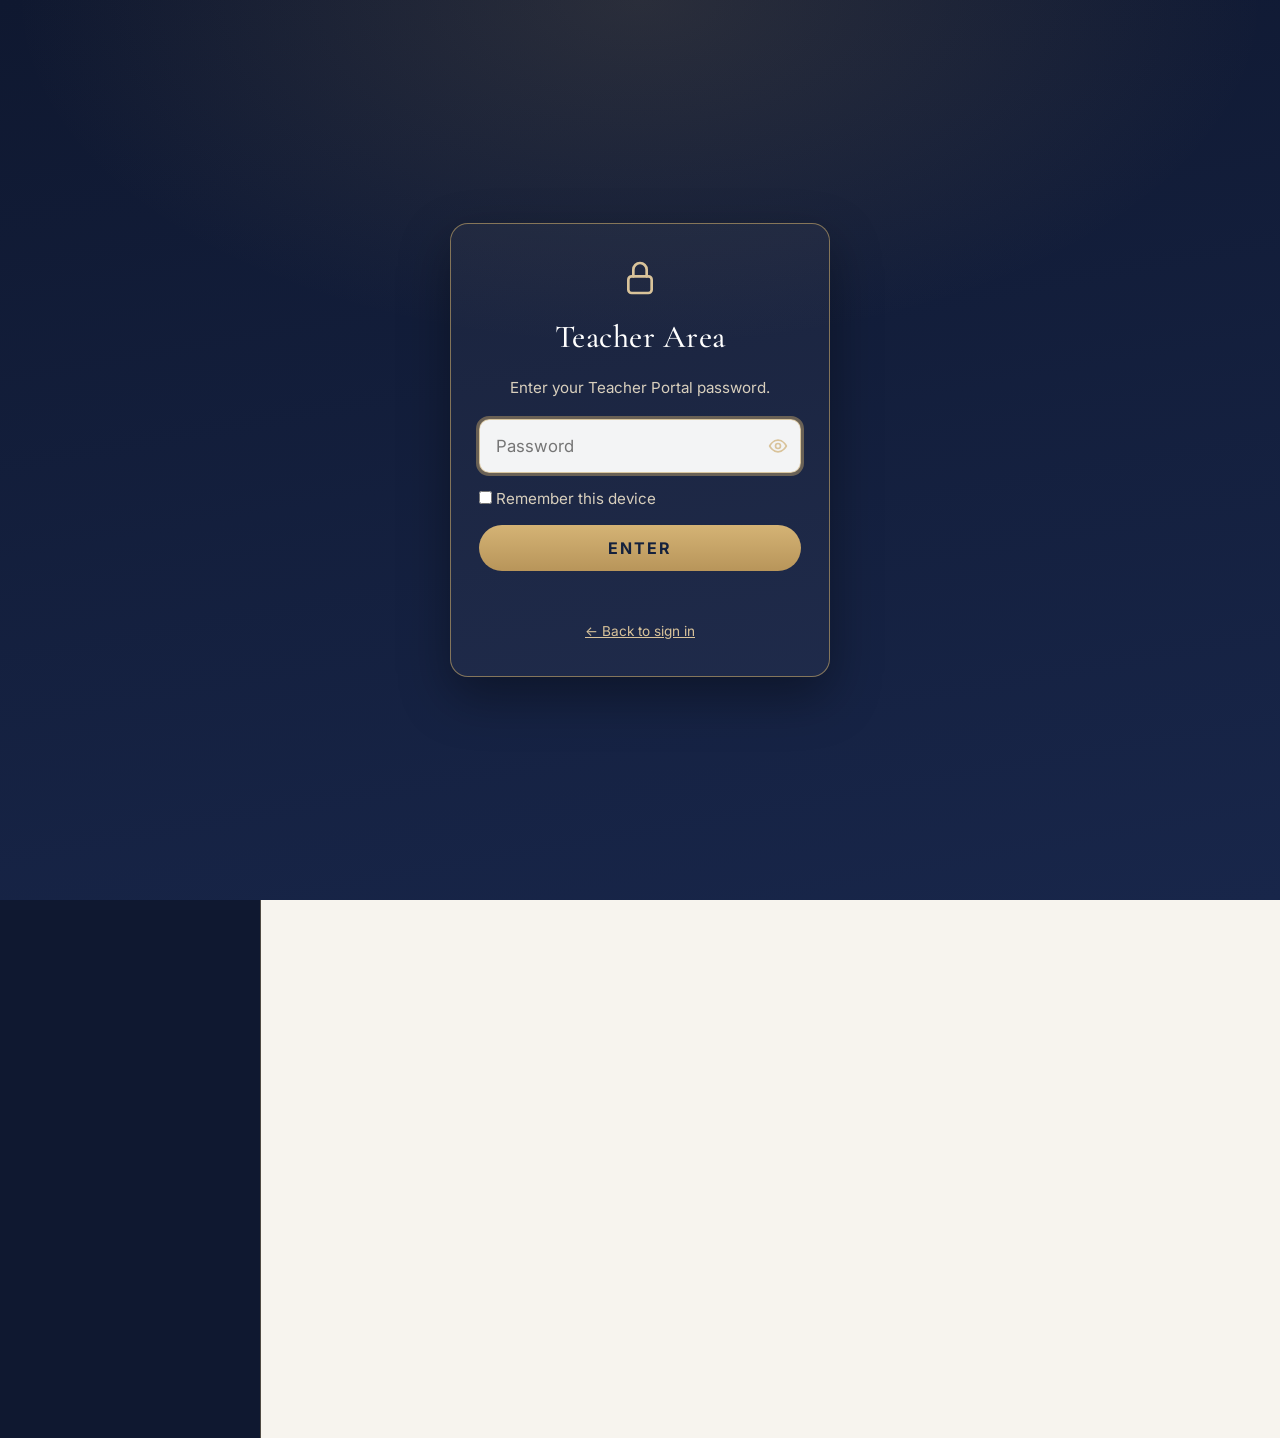
==== commit d5a3f45e: "Add files via upload" ====
--- a/classroom.html
+++ b/classroom.html
@@ -5,11 +5,12 @@
   <meta name="viewport" content="width=device-width, initial-scale=1">
   <meta name="robots" content="noindex">
   <title>Classroom Tools – Rabbi Eisgrau</title>
-  <link rel="stylesheet" href="style.css?v=20261236">
-  <script src="data.js?v=20261236"></script>
-  <script src="common.js?v=20261236"></script>
-  <script src="sync.js?v=20261236"></script>
-  <script src="sections.js?v=20261236"></script>
+  <link rel="stylesheet" href="style.css?v=20261261">
+  <script src="data.js?v=20261261"></script>
+  <script src="common.js?v=20261261"></script>
+  <script src="sync.js?v=20261261"></script>
+  <script src="sections.js?v=20261261"></script>
+  <script src="offline.js?v=20261261"></script>
 </head>
 <body class="portal tshell" data-page="class">
   <aside class="ts-side">
@@ -21,11 +22,11 @@
     <section id="classroom"></section>
     <p class="tools-note">Your student lists, raffle tickets and prizes are saved only in this browser on this device.</p>
   </div>
-  <script src="timer.js?v=20261236"></script>
-  <script src="classroom.js?v=20261236"></script>
+  <script src="timer.js?v=20261261"></script>
+  <script src="classroom.js?v=20261261"></script>
   <script>
     const crEl = document.getElementById("classroom");
-    Classroom.open(crEl);
+    Classroom.open(crEl, window.OFFLINE_COPY && OFFLINE_COPY.tools ? { tools: OFFLINE_COPY.tools } : undefined);
     const CR_DESC = { students: "Your class list and who's absent today", groups: "Make random groups in one click", number: "Pick a random number", picker: "Pick a random student", raffle: "Tickets, a drawing and a winner", prizes: "Mystery prize boxes", timer: "Countdown, stopwatch and work/break intervals" };
     const crItems = [...crEl.querySelectorAll(".cr-tool")].map(b => ({ key: b.dataset.tool, label: b.textContent.trim(), icon: b.querySelector(".cr-tool-icon").innerHTML, desc: CR_DESC[b.dataset.tool] }));
     TeacherSections.init({
--- a/style.css
+++ b/style.css
@@ -1495,8 +1495,11 @@
 
 /* ================= Teacher Area shell (side menu) ================= */
 body.tshell { display: grid; grid-template-columns: 260px minmax(0, 1fr); align-items: start; height: auto; min-height: 100vh;
-  /* navy ribbon painted down the whole left side, however long the page is */
-  background: linear-gradient(90deg, #14213d 0, #0f1830 260px, var(--cream) 260px) fixed, var(--cream); }
+  position: relative; background: var(--cream); }
+/* navy ribbon down the whole left side, however long the page is (also in full-page pictures and offline files) */
+body.tshell::before { content: ""; position: absolute; left: 0; top: 0; bottom: 0; width: 260px; z-index: 0; pointer-events: none;
+  background: linear-gradient(180deg, #14213d 0, #0f1830 100vh, #0f1830 100%); border-right: 1px solid rgba(201,169,106,.35); }
+body.tshell > .ts-side { z-index: 1; }
 html:has(body.tshell) { height: auto; }
 .ts-side {
   position: sticky; top: 0; height: 100vh; display: flex; flex-direction: column; gap: 6px;
@@ -1551,6 +1554,7 @@
 .ts-card small { color: var(--muted); }
 @media (max-width: 860px) {
   body.tshell { grid-template-columns: 1fr; background: var(--cream); }
+  body.tshell::before { display: none; }
   .ts-side { position: sticky; top: 0; z-index: 30; height: auto; flex-direction: row; align-items: center; padding: 8px 10px; overflow-x: auto; gap: 4px; border-right: 0; border-bottom: 2px solid var(--gold); scrollbar-width: none; }
   .ts-side::-webkit-scrollbar { display: none; }
   .ts-brand { padding: 0 6px 0 0; margin: 0; border: 0; }
@@ -1692,7 +1696,7 @@
 /* ================= Teacher Tools switcher ================= */
 /* Teacher Tools switch: navy bar, gold highlight slides to the chosen tool */
 .tt-switch {
-  position: relative; display: grid; grid-template-columns: repeat(6, minmax(0, 1fr)); gap: 4px; padding: 6px; margin-bottom: 20px; max-width: 1100px;
+  position: relative; display: flex; overflow-x: auto; scrollbar-width: none; gap: 4px; padding: 6px; margin-bottom: 20px; max-width: 1100px;
   background: linear-gradient(180deg, #1b2b4f, #14213d); border-radius: 18px; box-shadow: 0 10px 28px rgba(20,33,61,.18), inset 0 1px 0 rgba(255,255,255,.06);
 }
 .tt-switch button {
@@ -1779,6 +1783,7 @@
 .gb-print-title { display: none; }
 @media print {
   body.tshell { display: block; background: #fff !important; }
+  body.tshell::before { display: none !important; }
   .tshell .ts-side, .tshell .tt-switch, .tshell .pl-tabs, .tshell .savebar { display: none !important; }
   .tshell .ts-main { padding: 0; min-height: 0; }
   #gradebook .pl-bar, #gradebook .pl-actions, #gradebook .gb-toolbar, #gradebook .pl-empty button { display: none !important; }
@@ -2352,3 +2357,259 @@
 .tn-bar.stuck { box-shadow: 0 6px 16px rgba(20,33,61,.10); }
 @media (max-width: 860px) { .tn-bar { top: var(--side-h, 56px); } }
 @media (max-width: 520px) { .att-num { display: none; } .att-row { gap: 8px; padding: 8px 10px; } .att-row .stu-av { width: 26px; height: 26px; font-size: .66rem; } .att-switch button { padding: 5px 9px; font-size: .78rem; } }
+.hp-blurb.hidden { display: none !important; }
+
+/* ================= Undo history (logs) ================= */
+.cr-head { position: relative; }
+.ud-bar { position: absolute; top: 18px; right: 18px; display: flex; gap: 8px; align-items: flex-start; }
+.ud-btn { display: inline-flex; align-items: center; gap: 4px; padding: 8px 14px; border-radius: 999px; border: 1px solid var(--navy); background: var(--navy); color: #f3e6c4; font: 600 .9rem var(--sans); cursor: pointer; transition: background .2s, opacity .2s; }
+.ud-btn:hover:not([disabled]) { background: #1f3158; }
+.ud-btn.ghost { background: #fff; color: var(--navy); border-color: var(--border); }
+.ud-btn.ghost:hover:not([disabled]) { background: #fbf7ef; border-color: var(--gold); }
+.ud-btn[disabled] { opacity: .4; cursor: default; }
+.ud-ico { font-size: 1.1rem; line-height: 1; }
+.ud-wrap { position: relative; }
+.ud-menu { position: absolute; right: 0; top: calc(100% + 8px); z-index: 60; width: min(420px, 86vw); max-height: 380px; overflow-y: auto; padding: 8px; border-radius: 14px; background: #fffdf8; border: 1px solid var(--gold); box-shadow: 0 16px 36px rgba(20,33,61,.22); }
+.ud-menu.hidden { display: none; }
+.ud-menu-head { margin: 4px 8px 8px; font-size: .82rem; color: var(--muted); }
+.ud-item { display: flex; align-items: center; justify-content: space-between; gap: 10px; padding: 9px 8px; border-top: 1px solid #f1ece2; }
+.ud-item strong { display: block; color: var(--navy); font-size: .92rem; font-weight: 600; }
+.ud-item small { color: var(--muted); font-size: .78rem; }
+.ud-item.is-undo strong { color: #8a5a00; }
+.ud-item .small-btn { flex: none; white-space: nowrap; }
+@media (max-width: 700px) { .ud-bar { position: static; margin-top: 12px; } }
+.ud-undo-box { display: contents; }
+
+.tt-switch::-webkit-scrollbar { display: none; }
+.tt-switch button { flex: 1 0 auto; }
+
+/* ================= Student Profile ================= */
+.spf-bar { display: flex; flex-wrap: wrap; align-items: center; gap: 12px 18px; }
+.spf-pick { display: flex; align-items: center; gap: 6px; flex: 1 1 260px; }
+.spf-select { flex: 1; margin: 0; font-size: 1.05rem; font-weight: 600; }
+.spf-pick .small-btn { padding: 8px 12px; font-size: 1.1rem; line-height: 1; }
+.spf-range { display: flex; align-items: center; gap: 6px; flex-wrap: wrap; color: var(--muted); font-size: .9rem; }
+.spf-range input { margin: 0; width: auto; }
+.spf-print { margin-left: auto; }
+.spf-hero { display: grid; grid-template-columns: minmax(0, 1fr) minmax(0, 1.2fr); gap: 20px; align-items: center; }
+.spf-id { display: flex; align-items: center; gap: 18px; }
+.spf-av { width: 74px; height: 74px; border-radius: 50%; display: grid; place-items: center; flex: none; background: linear-gradient(160deg, #1f3158, #14213d); color: var(--gold-soft); font: 600 1.6rem var(--serif); box-shadow: 0 0 0 4px #f1e6cf; }
+.spf-id h2 { margin: 0 0 6px; font-family: var(--serif); font-size: 2rem; color: var(--navy); }
+.spf-tags { display: flex; flex-wrap: wrap; gap: 6px; }
+.spf-tag { padding: 3px 10px; border-radius: 999px; background: #f6f0e3; color: var(--navy); font-size: .82rem; font-weight: 600; }
+.spf-tag.green { background: #dcfce7; color: #166534; } .spf-tag.red { background: #fde2e2; color: #b42318; }
+.spf-contact { display: grid; grid-template-columns: auto 1fr; gap: 4px 14px; margin: 0; padding: 12px 16px; border-left: 3px solid var(--gold); background: #fbf7ef; border-radius: 0 12px 12px 0; font-size: .93rem; }
+.spf-contact dt { color: var(--muted); } .spf-contact dd { margin: 0; color: var(--navy); font-weight: 500; overflow-wrap: anywhere; }
+.spf-contact a { color: var(--navy); text-decoration-color: var(--gold); }
+.spf-tiles { display: grid; grid-template-columns: repeat(4, minmax(0, 1fr)); gap: 14px; margin-bottom: 16px; max-width: 1100px; }
+.spf-tile { display: flex; flex-direction: column; align-items: flex-start; gap: 2px; padding: 16px 18px; border-radius: 16px; border: 1px solid var(--border); border-top: 4px solid var(--navy); background: #fff; text-align: left; font: inherit; cursor: pointer; transition: transform .2s, box-shadow .2s; }
+.spf-tile:hover { transform: translateY(-2px); box-shadow: 0 10px 22px rgba(20,33,61,.1); }
+.spf-tile-l { font-size: .75rem; font-weight: 700; letter-spacing: 1.2px; text-transform: uppercase; color: var(--muted); }
+.spf-tile strong { font: 600 2.1rem var(--serif); color: var(--navy); line-height: 1.1; }
+.spf-tile small { color: var(--muted); font-size: .82rem; }
+.spf-tile.t-g { border-top-color: #2f8f57; } .spf-tile.t-y { border-top-color: #c9a96a; } .spf-tile.t-r { border-top-color: #c0392b; }
+.spf-card { position: relative; }
+.spf-card-tools { position: absolute; top: 18px; right: 18px; }
+@media (max-width: 860px) { .spf-hero { grid-template-columns: 1fr; } .spf-tiles { grid-template-columns: 1fr 1fr; } .spf-print { margin-left: 0; } .spf-card-tools { position: static; margin-bottom: 8px; } }
+
+/* ================= Transcript look (on screen inside the profile, and printed) ================= */
+.tp-sec { margin: 0; }
+.tp-h { display: flex; align-items: baseline; gap: 12px; flex-wrap: wrap; margin: 0 0 12px; padding-bottom: 8px; border-bottom: 2px solid var(--navy); font: 600 1.35rem var(--serif); color: var(--navy); padding-right: 170px; }
+.tp-h span { font: 500 .85rem var(--sans); color: var(--muted); }
+.tp-table { width: 100%; border-collapse: collapse; font-size: .92rem; }
+.tp-table th { text-align: left; padding: 8px 10px; font: 700 .7rem var(--sans); letter-spacing: 1.1px; text-transform: uppercase; color: #5f6675; background: #f6f2ea; border-bottom: 1px solid #d9cfbb; }
+.tp-table td { padding: 8px 10px; border-bottom: 1px solid #ece5d7; vertical-align: top; color: #1c2333; }
+.tp-table td small { display: block; color: var(--muted); font-size: .8rem; }
+.tp-table .num { text-align: center; font-variant-numeric: tabular-nums; }
+.tp-table .strong { font-weight: 700; }
+.tp-table.tp-compact td, .tp-table.tp-compact th { padding: 5px 8px; }
+.tp-date { white-space: nowrap; }
+.tp-note { color: #4b5160; font-style: italic; }
+.tp-empty { color: var(--muted); font-style: italic; text-align: center; }
+.tp-dot { display: inline-block; width: 9px; height: 9px; border-radius: 50%; margin-right: 8px; vertical-align: 1px; }
+.tp-subj { font-size: .82rem; color: #4b5160; } .tp-subj span { display: inline-block; margin-right: 10px; }
+.tp-pct { display: inline-block; min-width: 46px; padding: 1px 8px; border-radius: 999px; font-weight: 700; }
+.tp-pct.g { background: #dcfce7; color: #166534; } .tp-pct.y { background: #fdf0d5; color: #8a5a00; } .tp-pct.r { background: #fde2e2; color: #b42318; }
+.tp-overall { margin: 10px 0 0; text-align: right; color: #4b5160; }
+.tp-sub { margin-top: 16px; } .tp-sub h4 { margin: 0 0 6px; color: var(--navy); font-size: 1rem; }
+.tp-callout { margin: 0 0 12px; padding: 10px 14px; border-left: 4px solid #2f8f57; background: #f0faf4; border-radius: 0 10px 10px 0; font-size: .92rem; }
+.tp-out { font-weight: 700; } .tp-out.worked { color: #166534; } .tp-out.partly { color: #8a5a00; } .tp-out.no { color: #b42318; } .tp-out.wait { color: #5f6675; }
+.tp-two { display: grid; grid-template-columns: 1fr 1fr; gap: 0 28px; }
+.tp-dl { display: grid; grid-template-columns: auto 1fr; gap: 6px 14px; margin: 0; font-size: .93rem; }
+.tp-dl dt { color: #5f6675; } .tp-dl dd { margin: 0; color: #1c2333; font-weight: 500; overflow-wrap: anywhere; }
+.tp-dialog { width: min(620px, 100%); }
+.tp-dates { display: flex; align-items: center; flex-wrap: wrap; gap: 8px; } .tp-dates input { margin: 0; width: auto; }
+.tp-opts { display: grid; grid-template-columns: 1fr 1fr; gap: 4px 16px; }
+.tp-opt { margin: 2px 0 !important; }
+.tp-opt.hidden { display: none !important; }
+#tp-print { display: none; }
+.tp-letterhead, .tp-student, .tp-foot { display: none; }
+@media print {
+  body.tp-printing > *:not(#tp-print) { display: none !important; }
+  body.tp-printing { background: #fff !important; display: block !important; }
+  body.tp-printing #tp-print { display: block; font-family: var(--sans); color: #1c2333; }
+  .tp-page { break-after: page; }
+  .tp-page:last-child { break-after: auto; }
+  body.tp-printing .tp-letterhead { display: flex; justify-content: space-between; align-items: flex-end; padding-bottom: 10pt; border-bottom: 2.5pt solid #14213d; margin-bottom: 4pt; }
+  .tp-org { font: 600 20pt var(--serif); color: #14213d; }
+  .tp-org-sub { font-size: 9pt; letter-spacing: 2pt; text-transform: uppercase; color: #8a6d3b; font-weight: 700; margin-top: 2pt; }
+  .tp-doc { text-align: right; font-size: 9pt; color: #5f6675; }
+  .tp-doc-title { font: 600 14pt var(--serif); color: #14213d; letter-spacing: .5pt; }
+  body.tp-printing .tp-student { display: flex; gap: 30pt; padding: 10pt 0 12pt; margin-bottom: 14pt; border-bottom: 1pt solid #c9a96a; }
+  .tp-label { font-size: 7.5pt; font-weight: 700; letter-spacing: 1.2pt; text-transform: uppercase; color: #8a6d3b; }
+  .tp-name { font: 600 18pt var(--serif); color: #14213d; }
+  .tp-sec { margin: 0 0 16pt; }
+  .tp-h { font-size: 13pt; border-bottom-width: 1.5pt; margin-bottom: 7pt; padding: 0 0 4pt; break-after: avoid; }
+  .tp-table { font-size: 8.8pt; }
+  .tp-table th { font-size: 6.8pt; padding: 4pt 6pt; }
+  .tp-table td { padding: 4pt 6pt; }
+  .tp-table tr { break-inside: avoid; }
+  .tp-table thead { display: table-header-group; }
+  .tp-sub { break-inside: avoid; }
+  .tp-pct { padding: 0 5pt; }
+  body.tp-printing .tp-foot { display: flex; justify-content: space-between; margin-top: 18pt; padding-top: 6pt; border-top: .75pt solid #c9a96a; font-size: 7.5pt; color: #8a8f98; }
+  * { -webkit-print-color-adjust: exact; print-color-adjust: exact; }
+  @page { size: letter; margin: 14mm; }
+}
+.ol-row { display: flex; flex-wrap: wrap; gap: 8px; align-items: center; }
+.tp-nowrap { white-space: nowrap; }
+.spf-range .pl-dt, .tp-dates .pl-dt { display: inline-block; width: auto !important; min-width: 150px; margin: 0 !important; }
+.spf-bar .spf-range { flex: 0 1 auto; }
+.pl-actions .pl-del { margin-right: auto; }
+
+/* Edit / delete everywhere */
+.pl-actions { flex-wrap: wrap; }
+.pl-past-btn { margin-right: auto; }
+.pl-past { margin-top: 14px; padding: 12px; border: 1px solid var(--border); border-radius: 12px; background: #fbf7ef; }
+.pl-past-row { display: flex; align-items: center; justify-content: space-between; gap: 10px; padding: 8px 4px; border-top: 1px solid #ece5d7; }
+.pl-past-row:first-of-type { border-top: 0; }
+.pl-past-row strong { display: block; color: var(--navy); font-size: .92rem; }
+.pl-past-row small { color: var(--muted); font-size: .82rem; }
+.pl-past-btns { display: flex; gap: 6px; flex: none; }
+.tp-act { white-space: nowrap; text-align: right; width: 1%; }
+.tp-act .small-btn { padding: 3px 10px; margin-left: 4px; }
+@media print { .tp-act { display: none !important; } }
+.rf-edit { font-size: .95rem; }
+.ol-btn { margin-left: auto; background: linear-gradient(180deg, #e2c58f, #c9a96a); border-color: #c9a96a; color: var(--navy); }
+.ol-btn:hover { filter: brightness(1.05); }
+.ol-dialog { width: min(760px, 100%); }
+.ol-all { margin: 4px 0 6px; }
+@media (max-width: 600px) { .ol-btn span:last-child { display: none; } .ol-btn { margin-left: 0; } }
+
+/* ================= Attendance ================= */
+.at-bar { display: flex; flex-wrap: wrap; align-items: center; gap: 12px 20px; }
+.at-day { display: flex; align-items: center; gap: 10px; flex-wrap: wrap; }
+.at-day strong { display: block; font-family: var(--serif); font-size: 1.3rem; color: var(--navy); }
+.at-day small { color: var(--gold); font-weight: 700; font-size: .8rem; }
+.at-day .small-btn { padding: 6px 12px; font-size: 1.05rem; }
+.at-day input { margin: 0; width: auto; }
+.at-counts { display: flex; flex-wrap: wrap; gap: 6px; }
+.at-count { --c: var(--navy); padding: 4px 10px; border-radius: 999px; background: #fff; border: 1px solid var(--border); font-size: .85rem; color: #4b5160; }
+.at-count b { color: var(--c); }
+.at-count.none b { color: var(--muted); }
+.at-bulk { display: flex; gap: 8px; margin-left: auto; }
+.at-list { list-style: none; margin: 0; padding: 0; }
+.at-row { display: flex; align-items: center; flex-wrap: wrap; gap: 8px 12px; padding: 9px 6px; border-top: 1px solid #f1ece2; }
+.at-row:first-child { border-top: 0; }
+.at-row.s-A { background: #fdf4f4; } .at-row.s-L { background: #fdf8ee; } .at-row.s-E { background: #f3f6fc; }
+.at-name { flex: 1 1 160px; min-width: 0; font-weight: 600; color: var(--navy); }
+.at-seg { display: inline-flex; padding: 3px; gap: 2px; border-radius: 999px; background: #f1ece1; flex: none; }
+.at-seg button { --c: var(--navy); border: 0; background: none; padding: 6px 13px; border-radius: 999px; font: 600 .83rem var(--sans); color: #7d766a; cursor: pointer; transition: background .15s, color .15s; }
+.at-seg button:hover { color: var(--c); }
+.at-seg button[aria-pressed=true] { background: var(--c); color: #fff; }
+.at-note { flex: 1 1 100%; margin: 0 0 0 76px !important; padding: 6px 10px !important; font-size: .88rem !important; }
+.at-grid { border-collapse: collapse; font-size: .82rem; background: #fff; }
+.at-grid th, .at-grid td { padding: 5px 4px; border-bottom: 1px solid #f1ece2; text-align: center; }
+.at-grid th { background: #faf6ee; color: #5f6675; font-weight: 700; }
+.at-grid th small { display: block; font-weight: 400; color: var(--muted); }
+.at-grid th.sun { color: #b42318; }
+.at-g-name { text-align: left !important; white-space: nowrap; padding: 5px 10px !important; position: sticky; left: 0; background: #fff; font-weight: 600; color: var(--navy); }
+.at-grid thead .at-g-name { background: #faf6ee; }
+.at-cell { cursor: pointer; min-width: 22px; }
+.at-cell:hover { background: #fbf7ef; }
+.at-key { display: inline-grid; place-items: center; width: 18px; height: 18px; border-radius: 5px; color: #fff; font: 700 .68rem var(--sans); font-style: normal; }
+.tp-att { font-weight: 700; } .tp-att.A { color: #b42318; } .tp-att.L { color: #8a5a00; } .tp-att.E { color: #3b5b98; }
+.tp-dim { opacity: .4; pointer-events: none; }
+@media (max-width: 700px) { .at-note { margin-left: 0 !important; } .at-bulk { margin-left: 0; } .at-seg button { padding: 6px 9px; } }
+.spf-tiles { grid-template-columns: repeat(5, minmax(0, 1fr)); } @media (max-width: 1100px) { .spf-tiles { grid-template-columns: repeat(3, minmax(0, 1fr)); } } @media (max-width: 600px) { .spf-tiles { grid-template-columns: 1fr 1fr; } }
+.at-day .pl-dt { width: auto !important; min-width: 150px; }
+
+/* Gradebook: click through to Enter Grades */
+button.gb-tile { font: inherit; text-align: left; cursor: pointer; border: 0; width: 100%; }
+button.gb-tile:hover { transform: translateY(-2px); box-shadow: 0 10px 22px rgba(20,33,61,.12); }
+.gb-go { cursor: pointer; transition: box-shadow .15s; }
+.gb-go:hover { box-shadow: inset 0 0 0 2px var(--gold); }
+.gb-th-btn { border: 0; background: none; padding: 0; font: inherit; color: inherit; cursor: pointer; text-decoration: underline; text-decoration-color: #d9c9a6; text-underline-offset: 3px; }
+.gb-flag { display: flex; flex-wrap: wrap; align-items: center; gap: 6px; }
+.gb-tag-btn { cursor: pointer; border: 0; font: inherit; }
+.gb-grid tr.gb-focus th.gb-name { background: #fde7c0 !important; box-shadow: inset 4px 0 0 var(--gold); }
+.gb-grid tr.gb-focus td { background: #fffaf0; }
+.gb-dh { display: flex; align-items: center; gap: 10px; }
+
+/* ================= Seating Chart ================= */
+.sc-bar, .sc-tools { display: flex; flex-wrap: wrap; align-items: center; gap: 8px 12px; }
+.sc-charts { display: flex; flex-wrap: wrap; align-items: center; gap: 6px; flex: 1; }
+.sc-charts .pl-select { width: auto; margin: 0; min-width: 180px; font-weight: 600; }
+.sc-l { font-weight: 700; color: var(--navy); font-size: .9rem; }
+.sc-mode { margin-left: auto; }
+.sc-sep { width: 1px; height: 26px; background: var(--border); margin: 0 4px; }
+.sc-count { display: inline-flex; align-items: center; gap: 6px; margin: 0; font-size: .9rem; color: var(--muted); }
+.sc-count input { width: 70px; margin: 0; }
+.sc-wrap { display: grid; grid-template-columns: minmax(0, 1fr) 240px; gap: 16px; align-items: start; max-width: 1100px; }
+.sc-room { position: relative; width: 100%; aspect-ratio: 1000 / 640; background: linear-gradient(180deg, #fbf8f1, #f4ede0); border: 1px solid #e2d6bd; border-radius: 16px; overflow: hidden; user-select: none; touch-action: none;
+  background-image: radial-gradient(circle, rgba(20,33,61,.07) 1px, transparent 1px); background-size: 3.2% 5%; }
+.sc-room.layout { box-shadow: inset 0 0 0 3px rgba(201,169,106,.5); }
+.sc-front { position: absolute; left: 20%; right: 20%; top: 0; height: 4.5%; display: grid; place-items: center; background: #2a3b2f; color: #e8eedf; font: 600 .78rem var(--sans); letter-spacing: 2px; text-transform: uppercase; border-radius: 0 0 10px 10px; }
+.sc-tdesk { position: absolute; width: 12%; height: 6.5%; display: grid; place-items: center; background: #6b4a2b; color: #f6e7cf; border-radius: 8px; font: 600 .75rem var(--sans); box-shadow: 0 3px 8px rgba(0,0,0,.18); }
+.sc-room.layout .sc-tdesk { cursor: grab; }
+.sc-desk { position: absolute; width: 10.4%; height: 9.7%; display: flex; align-items: center; justify-content: center; padding: 0 4px; background: #fff; border: 1.5px solid #c9b48d; border-radius: 8px; box-shadow: 0 2px 5px rgba(20,33,61,.12); transition: box-shadow .15s, border-color .15s, background .15s; }
+.sc-room.layout .sc-desk { cursor: grab; }
+.sc-desk.dragging, .sc-tdesk.dragging { cursor: grabbing; box-shadow: 0 10px 22px rgba(20,33,61,.25); z-index: 5; transition: none; }
+.sc-desk.sel { border-color: var(--navy); box-shadow: 0 0 0 3px var(--gold); z-index: 4; }
+.sc-desk.full { background: #f2f6ff; border-color: #8ca3cf; }
+.sc-desk.away { background: #faf6f6; border-style: dashed; } .sc-desk.away .sc-name { color: #a39a90; text-decoration: line-through; }
+.sc-desk.target { cursor: pointer; } .sc-desk.target:not(.full) { border-style: dashed; border-color: var(--gold); }
+.sc-desk.over { box-shadow: 0 0 0 3px #2f8f57; border-color: #2f8f57; background: #ecfdf3; }
+.sc-num { position: absolute; top: 2px; left: 5px; font-size: .6rem; color: #b5a888; font-weight: 700; }
+.sc-name { font: 600 clamp(.6rem, 1.05vw, .9rem) var(--sans); color: var(--navy); text-align: center; line-height: 1.1; cursor: grab; padding: 3px 4px; border-radius: 6px; }
+.sc-name:hover { background: rgba(201,169,106,.2); }
+.sc-empty { font-size: .7rem; color: #c2b8a5; font-style: italic; }
+.sc-side { position: sticky; top: 70px; background: #fff; border: 1px solid var(--border); border-radius: 16px; padding: 14px; max-height: 70vh; overflow-y: auto; transition: box-shadow .15s; }
+.sc-side.over { box-shadow: 0 0 0 3px var(--gold); }
+.sc-side h3 { margin: 0 0 4px; color: var(--navy); }
+.sc-list { display: flex; flex-wrap: wrap; gap: 6px; margin-top: 8px; }
+.sc-chip { padding: 6px 12px; border-radius: 999px; background: #f2f6ff; border: 1px solid #c8d4ec; color: var(--navy); font-weight: 600; font-size: .88rem; cursor: grab; user-select: none; touch-action: none; }
+.sc-chip:hover { border-color: var(--gold); }
+.sc-chip.picked { background: var(--gold); border-color: var(--gold); color: var(--navy); box-shadow: 0 0 0 3px rgba(201,169,106,.35); }
+.sc-chip.away { opacity: .55; }
+.sc-ghost { position: fixed; z-index: 2000; transform: translate(-50%, -60%); padding: 6px 12px; border-radius: 999px; background: var(--navy); color: #fff; font: 600 .9rem var(--sans); pointer-events: none; box-shadow: 0 8px 20px rgba(0,0,0,.3); }
+.sc-msg { margin: 8px 2px 0; }
+.sc-room:fullscreen { border-radius: 0; border: 0; aspect-ratio: auto; }
+.sc-room:fullscreen .sc-name { font-size: 1.6vw; }
+@media (max-width: 900px) { .sc-wrap { grid-template-columns: 1fr; } .sc-side { position: static; max-height: none; } .sc-mode { margin-left: 0; } }
+@media print {
+  .sc-print-room { width: 100%; border: 1pt solid #999; }
+  .sc-print-title { font: 600 20pt var(--serif); margin: 0; color: #14213d; }
+  .sc-print-sub { margin: 2pt 0 10pt; color: #666; font-size: 9pt; }
+  .sc-print .sc-name { font-size: 9pt; }
+}
+/* Gradebook copy buttons */
+.gb-copy { display: inline-flex; gap: 6px; flex-wrap: wrap; }
+.gb-grid .gb-avg { user-select: text; }
+
+/* seating chart tabs */
+.sc-tabs { display: flex; gap: 6px; align-items: stretch; overflow-x: auto; padding: 6px; margin: 0 0 14px; background: var(--navy, #14213d); border-radius: 16px; scrollbar-width: thin; }
+.sc-tab { flex: 0 0 auto; display: flex; flex-direction: column; align-items: flex-start; gap: 2px; padding: 9px 16px; border: 0; border-radius: 11px; background: none; color: #d9d0bd; font: 600 .95rem var(--sans, sans-serif); cursor: pointer; text-align: left; max-width: 240px; }
+.sc-tab small { font-weight: 500; font-size: .72rem; opacity: .75; }
+.sc-tab-name { white-space: nowrap; overflow: hidden; text-overflow: ellipsis; max-width: 100%; }
+.sc-tab:hover { background: rgba(255,255,255,.08); color: #fff; }
+.sc-tab[aria-selected="true"] { background: linear-gradient(180deg, #e2c58f, #c9a96a); color: #14213d; }
+.sc-tab-add { align-self: center; border: 1.5px dashed rgba(226,197,143,.6); color: #e2c58f; padding: 8px 14px; }
+.sc-cur { font-family: var(--serif); font-size: 1.25rem; color: var(--navy, #14213d); margin-right: 4px; }
+.sc-saved { color: #2f7d4f; font-size: .8rem; font-weight: 600; margin-right: 6px; }
+@media print { .sc-tabs { display: none !important; } }
+.sc-groups { display: flex; flex-wrap: wrap; align-items: center; gap: 6px; flex-basis: 100%; }
+.sc-tools .sc-groups .pl-select { width: auto; min-width: 0; margin: 0; padding-top: 7px; padding-bottom: 7px; }
+.sc-tools .sc-groups input.sc-mixed { width: 180px; flex: 0 0 auto; margin: 0; padding: 7px 10px; }
+.sc-tools .sc-groups input.sc-mixed.hidden { display: none !important; }
+.sc-ginfo { margin: 0 0 0 4px; font-size: .8rem; }
